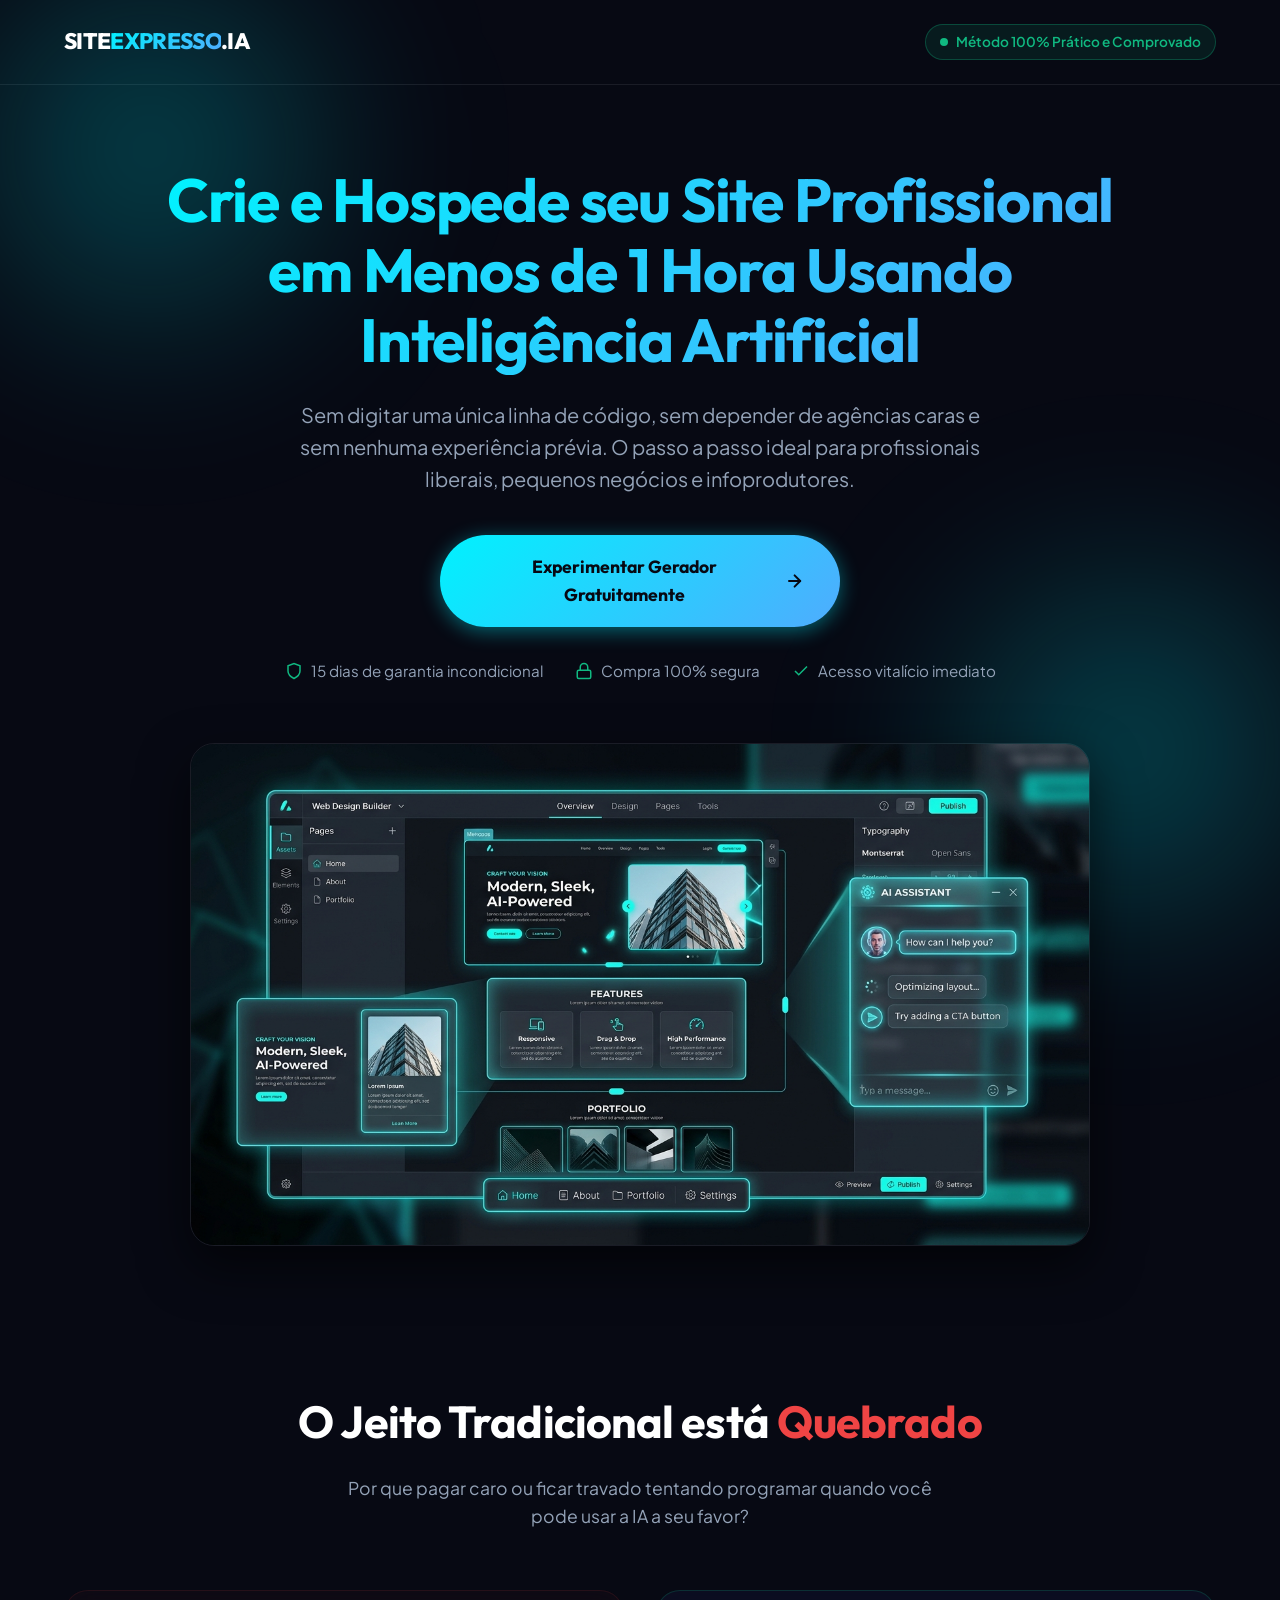
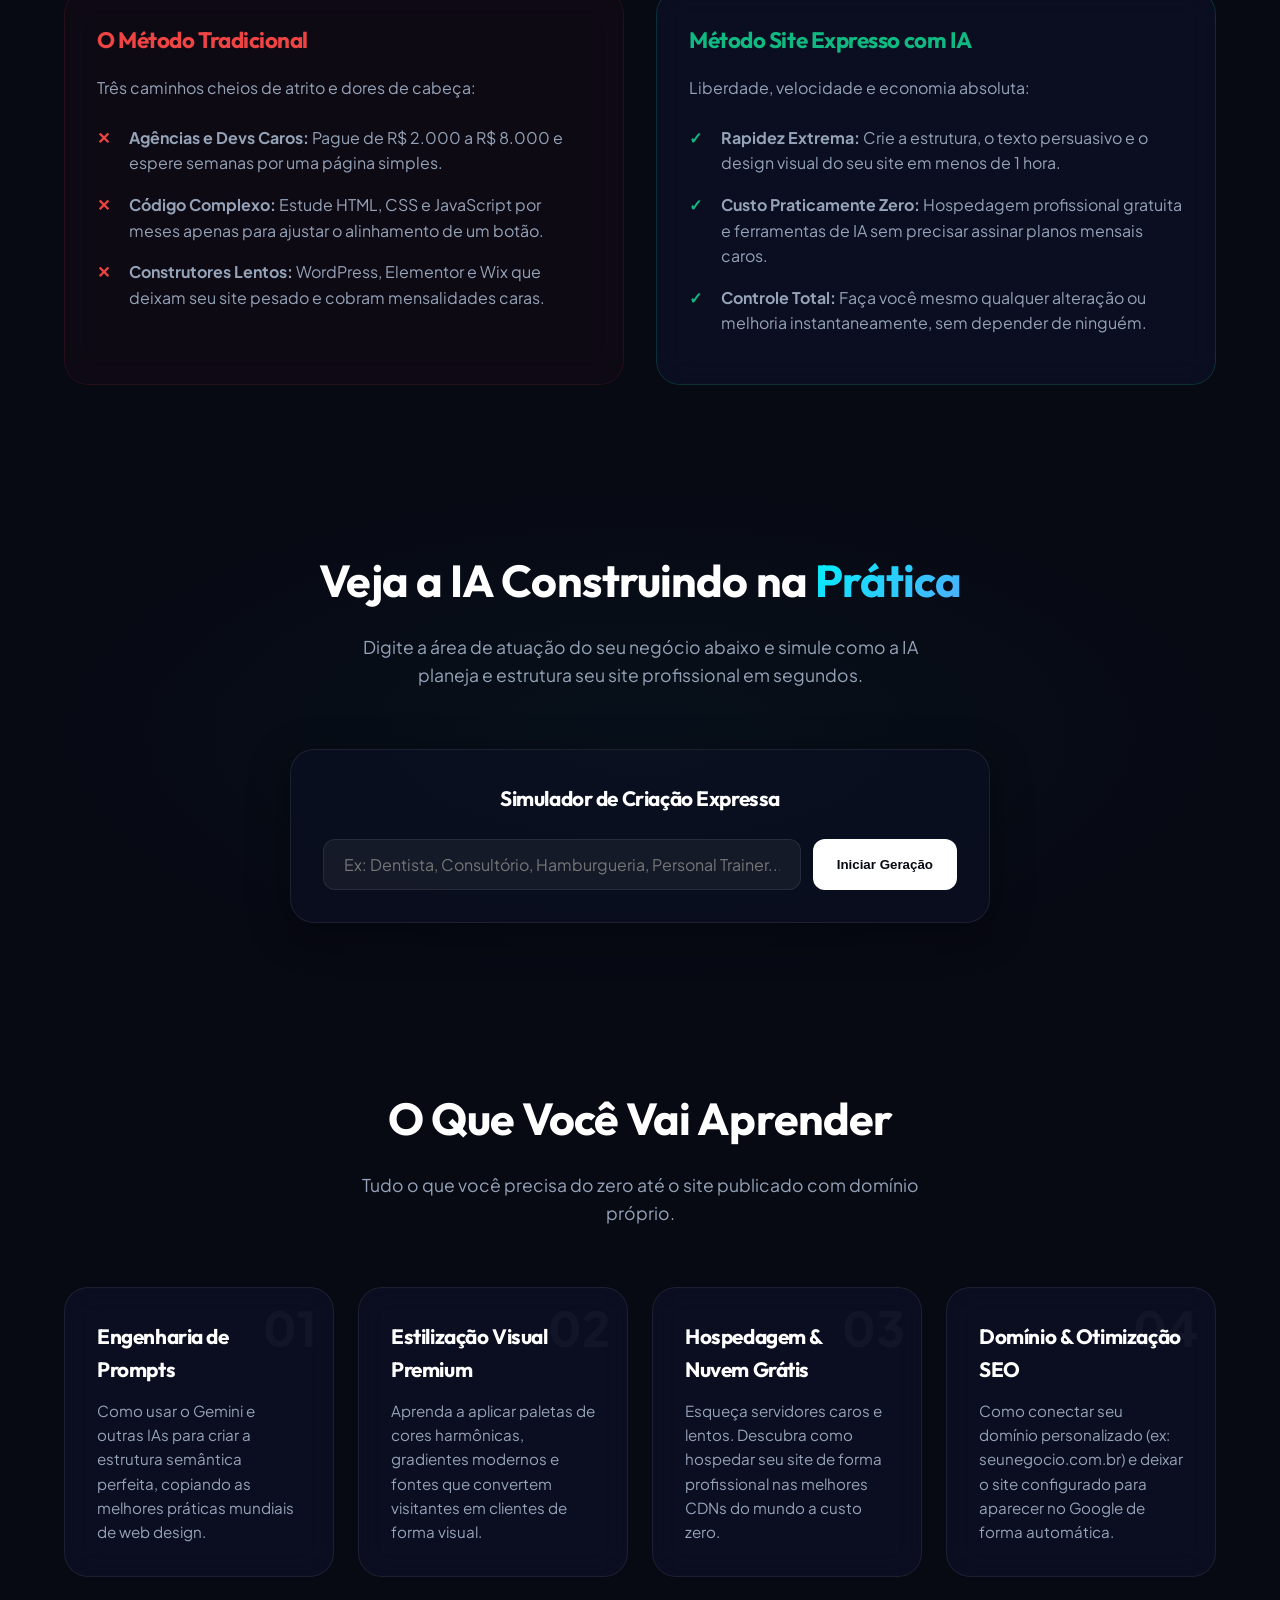
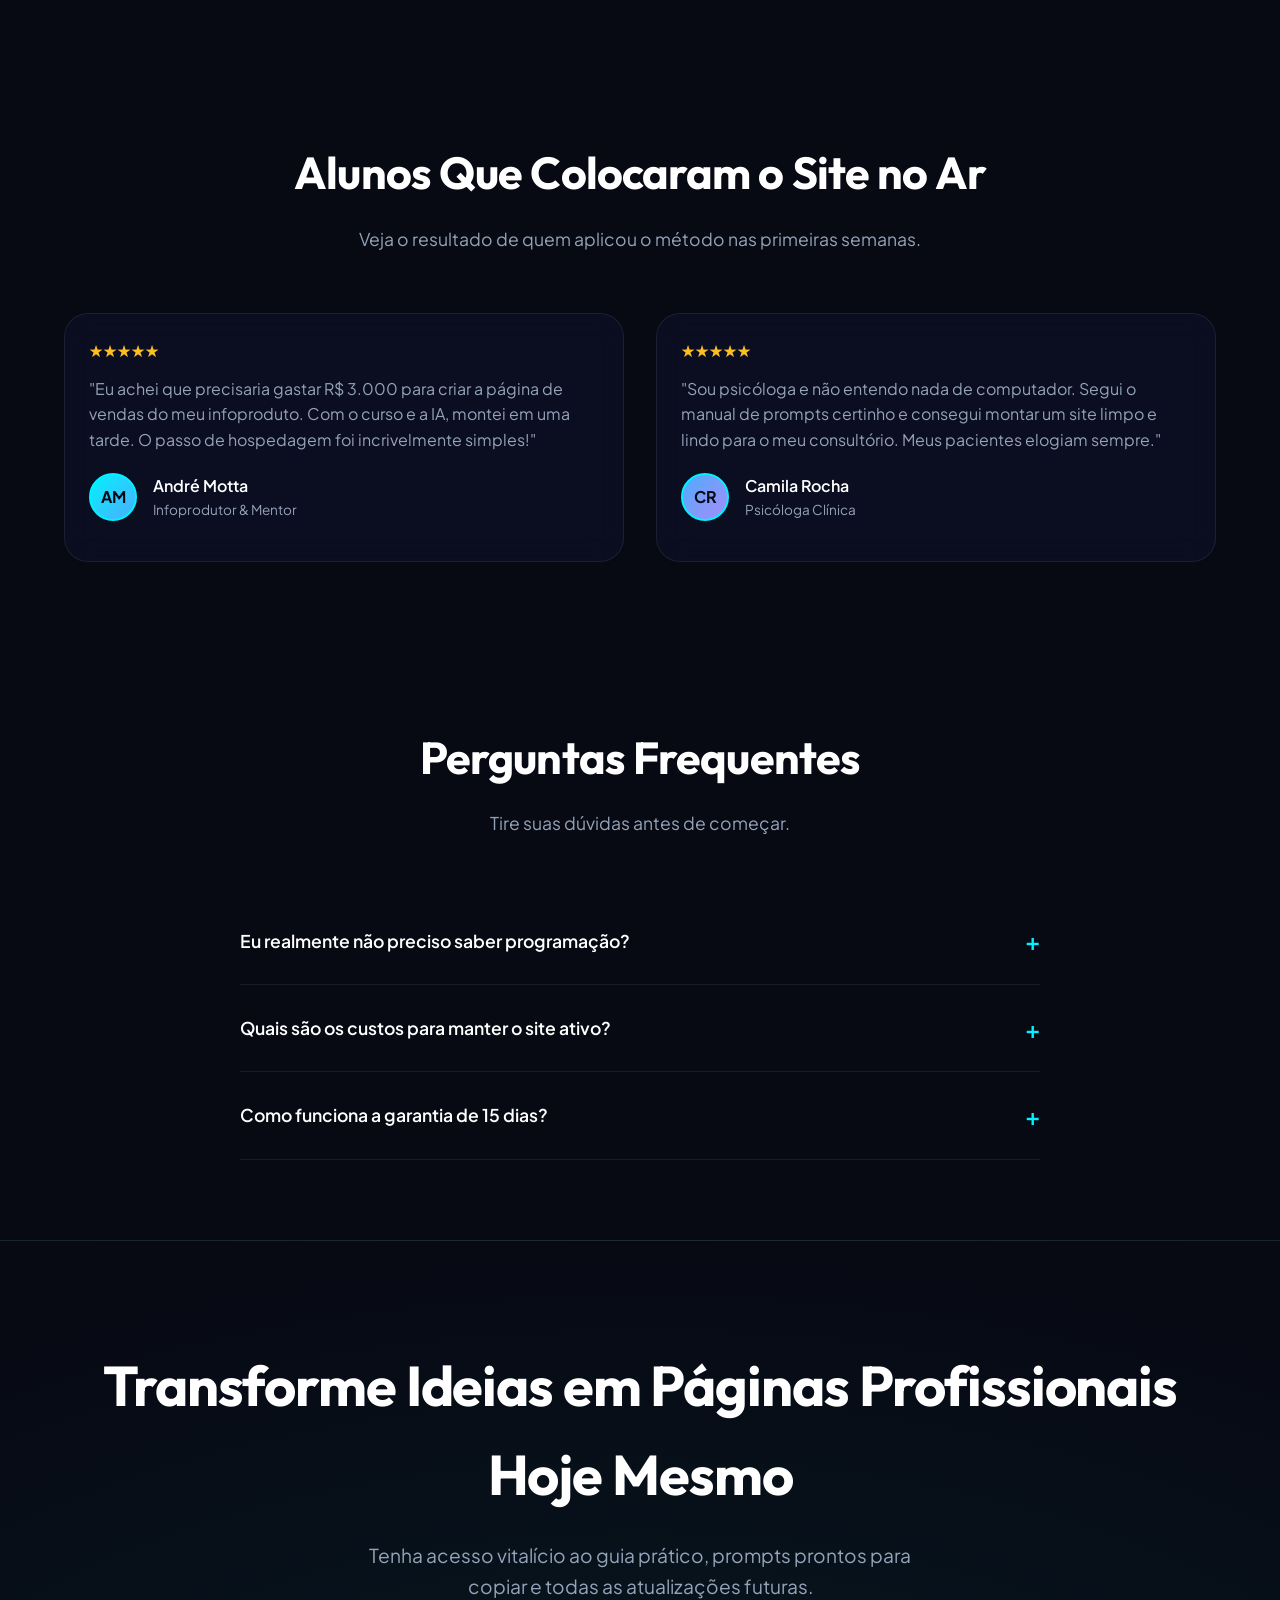
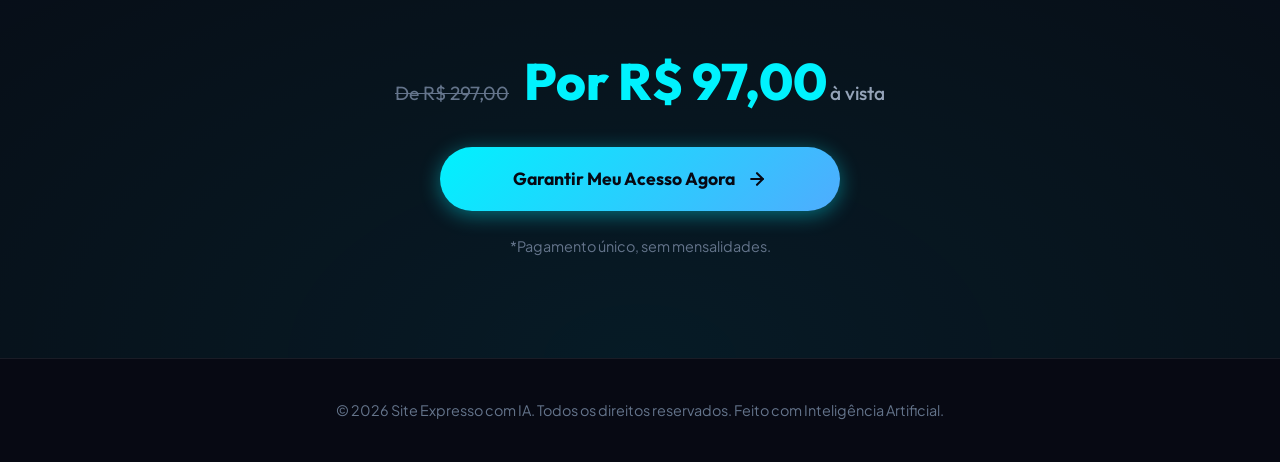
==== index.html @ e4934a54 "feat: implementa painel administrativo de analytics e telemetria com Firebase" ====
<!DOCTYPE html>
<html lang="pt-BR">
<head>
  <meta charset="UTF-8">
  <meta name="viewport" content="width=device-width, initial-scale=1.0">
  <title>Site Expresso com IA - Crie seu Site sem Programar</title>
  <meta name="description" content="Aprenda a criar e colocar no ar sites profissionais e de alta conversão do zero usando inteligência artificial. Sem digitar código e com hospedagem grátis.">
  <link rel="stylesheet" href="index.css">
  
  <!-- Meta Pixel Code -->
  <script>
  !function(f,b,e,v,n,t,s)
  {if(f.fbq)return;n=f.fbq=function(){n.callMethod?
  n.callMethod.apply(n,arguments):n.queue.push(arguments)};
  if(!f._fbq)f._fbq=n;n.push=n;n.loaded=!0;n.version='2.0';
  n.queue=[];t=b.createElement(e);t.async=!0;
  t.src=v;s=b.getElementsByTagName(e)[0];
  s.parentNode.insertBefore(t,s)}(window, document,'script',
  'https://connect.facebook.net/en_US/fbevents.js');
  fbq('init', '1133332111662246');
  fbq('track', 'PageView');
  </script>
  <noscript><img height="1" width="1" style="display:none"
  src="https://www.facebook.com/tr?id=1133332111662246&ev=PageView&noscript=1"
  /></noscript>
  <!-- End Meta Pixel Code -->
</head>
<body>
  <!-- Decorative Background Glows -->
  <div class="glow-bg glow-top-left"></div>
  <div class="glow-bg glow-bottom-right"></div>

  <!-- Header -->
  <header>
    <div class="container logo-container">
      <div style="display: flex; align-items: center; gap: 8px;">
        <span style="font-family: var(--font-heading); font-weight: 800; font-size: 1.4rem; letter-spacing: -0.03em;">
          SITE<span class="gradient-text">EXPRESSO</span>.IA
        </span>
      </div>
      <div class="badge-vtsd">
        <span class="dot"></span>
        Método 100% Prático e Comprovado
      </div>
    </div>
  </header>

  <!-- Hero Section -->
  <section class="hero">
    <div class="container">
      <h1 class="gradient-text">Crie e Hospede seu Site Profissional em Menos de 1 Hora Usando Inteligência Artificial</h1>
      <p class="sub">Sem digitar uma única linha de código, sem depender de agências caras e sem nenhuma experiência prévia. O passo a passo ideal para profissionais liberais, pequenos negócios e infoprodutores.</p>
      
      <a href="#simulator" class="btn-primary">
        <span>Experimentar Gerador Gratuitamente</span>
        <svg width="20" height="20" viewBox="0 0 24 24" fill="none" stroke="currentColor" stroke-width="2.5" stroke-linecap="round" stroke-linejoin="round"><line x1="5" y1="12" x2="19" y2="12"></line><polyline points="12 5 19 12 12 19"></polyline></svg>
      </a>

      <div class="trust-bar">
        <div class="trust-item">
          <svg width="18" height="18" viewBox="0 0 24 24" fill="none" stroke="var(--accent)" stroke-width="2"><path d="M12 22s8-4 8-10V5l-8-3-8 3v7c0 6 8 10 8 10z"></path></svg>
          <span>15 dias de garantia incondicional</span>
        </div>
        <div class="trust-item">
          <svg width="18" height="18" viewBox="0 0 24 24" fill="none" stroke="var(--accent)" stroke-width="2"><rect x="3" y="11" width="18" height="11" rx="2" ry="2"></rect><path d="M7 11V7a5 5 0 0 1 10 0v4"></path></svg>
          <span>Compra 100% segura</span>
        </div>
        <div class="trust-item">
          <svg width="18" height="18" viewBox="0 0 24 24" fill="none" stroke="var(--accent)" stroke-width="2"><polyline points="20 6 9 17 4 12"></polyline></svg>
          <span>Acesso vitalício imediato</span>
        </div>
      </div>

      <!-- Website Builder Mockup -->
      <div class="hero-mockup-wrapper">
        <img src="assets/website_ai_builder.jpg" alt="Interface de IA criando um site profissional">
      </div>
    </div>
  </section>

  <!-- Pain vs Solution -->
  <section class="comparison-section">
    <div class="container">
      <div class="section-header">
        <h2>O Jeito Tradicional está <span style="color: #EF4444;">Quebrado</span></h2>
        <p>Por que pagar caro ou ficar travado tentando programar quando você pode usar a IA a seu favor?</p>
      </div>

      <div class="comparison-grid">
        <!-- O Velho Jeito -->
        <div class="glass-card pain-card">
          <h3 style="color: #EF4444; margin-bottom: 16px; font-size: 1.4rem;">O Método Tradicional</h3>
          <p style="color: var(--text-secondary);">Três caminhos cheios de atrito e dores de cabeça:</p>
          <ul class="benefit-list">
            <li><strong>Agências e Devs Caros:</strong> Pague de R$ 2.000 a R$ 8.000 e espere semanas por uma página simples.</li>
            <li><strong>Código Complexo:</strong> Estude HTML, CSS e JavaScript por meses apenas para ajustar o alinhamento de um botão.</li>
            <li><strong>Construtores Lentos:</strong> WordPress, Elementor e Wix que deixam seu site pesado e cobram mensalidades caras.</li>
          </ul>
        </div>

        <!-- O Novo Jeito -->
        <div class="glass-card solution-card" style="border-color: rgba(16, 185, 129, 0.2);">
          <h3 style="color: var(--accent); margin-bottom: 16px; font-size: 1.4rem;">Método Site Expresso com IA</h3>
          <p style="color: var(--text-secondary);">Liberdade, velocidade e economia absoluta:</p>
          <ul class="benefit-list">
            <li><strong>Rapidez Extrema:</strong> Crie a estrutura, o texto persuasivo e o design visual do seu site em menos de 1 hora.</li>
            <li><strong>Custo Praticamente Zero:</strong> Hospedagem profissional gratuita e ferramentas de IA sem precisar assinar planos mensais caros.</li>
            <li><strong>Controle Total:</strong> Faça você mesmo qualquer alteração ou melhoria instantaneamente, sem depender de ninguém.</li>
          </ul>
        </div>
      </div>
    </div>
  </section>

  <!-- Interactive AI Simulator -->
  <section class="simulator-section" id="simulator">
    <div class="container">
      <div class="section-header">
        <h2>Veja a IA Construindo na <span class="gradient-text">Prática</span></h2>
        <p>Digite a área de atuação do seu negócio abaixo e simule como a IA planeja e estrutura seu site profissional em segundos.</p>
      </div>

      <div class="sim-container">
        <h3 style="text-align: center; font-size: 1.3rem;">Simulador de Criação Expressa</h3>
        <div class="sim-input-group">
          <input type="text" id="niche-input" class="sim-input" placeholder="Ex: Dentista, Consultório, Hamburgueria, Personal Trainer...">
          <button onclick="startSimulation()" class="sim-btn">Iniciar Geração</button>
        </div>

        <div id="sim-output" class="sim-output">
          <div class="sim-progress-bar">
            <div id="sim-progress" class="sim-progress-fill"></div>
          </div>
          <p id="sim-status" style="margin-bottom: 12px; font-size: 0.9rem; font-weight: 600; color: var(--primary);"></p>
          <div id="sim-console" class="sim-console"></div>
          
          <div id="sim-success-actions" style="margin-top: 24px; text-align: center; display: none;">
            <p style="color: var(--accent); font-weight: 700; margin-bottom: 16px;">✓ Estrutura gerada com sucesso para o seu negócio!</p>
            <a href="#offer" class="btn-primary" style="max-width: 320px; padding: 14px 28px; font-size: 1rem;">Quero o Método Completo</a>
          </div>
        </div>
      </div>
    </div>
  </section>

  <!-- Course Modules -->
  <section class="modules-section">
    <div class="container">
      <div class="section-header">
        <h2>O Que Você Vai Aprender</h2>
        <p>Tudo o que você precisa do zero até o site publicado com domínio próprio.</p>
      </div>

      <div class="modules-grid">
        <!-- Modulo 1 -->
        <div class="glass-card module-card">
          <div class="module-number">01</div>
          <h3>Engenharia de Prompts</h3>
          <p style="color: var(--text-secondary); font-size: 0.95rem;">Como usar o Gemini e outras IAs para criar a estrutura semântica perfeita, copiando as melhores práticas mundiais de web design.</p>
        </div>

        <!-- Modulo 2 -->
        <div class="glass-card module-card">
          <div class="module-number">02</div>
          <h3>Estilização Visual Premium</h3>
          <p style="color: var(--text-secondary); font-size: 0.95rem;">Aprenda a aplicar paletas de cores harmônicas, gradientes modernos e fontes que convertem visitantes em clientes de forma visual.</p>
        </div>

        <!-- Modulo 3 -->
        <div class="glass-card module-card">
          <div class="module-number">03</div>
          <h3>Hospedagem & Nuvem Grátis</h3>
          <p style="color: var(--text-secondary); font-size: 0.95rem;">Esqueça servidores caros e lentos. Descubra como hospedar seu site de forma profissional nas melhores CDNs do mundo a custo zero.</p>
        </div>

        <!-- Modulo 4 -->
        <div class="glass-card module-card">
          <div class="module-number">04</div>
          <h3>Domínio & Otimização SEO</h3>
          <p style="color: var(--text-secondary); font-size: 0.95rem;">Como conectar seu domínio personalizado (ex: seunegocio.com.br) e deixar o site configurado para aparecer no Google de forma automática.</p>
        </div>
      </div>
    </div>
  </section>

  <!-- Testimonials -->
  <section class="testimonials-section">
    <div class="container">
      <div class="section-header">
        <h2>Alunos Que Colocaram o Site no Ar</h2>
        <p>Veja o resultado de quem aplicou o método nas primeiras semanas.</p>
      </div>

      <div class="testimonials-grid">
        <!-- Testemunho 1 -->
        <div class="glass-card testimonial-card">
          <div class="testimonial-rating">★★★★★</div>
          <p style="margin-bottom: 20px; color: var(--text-secondary);">"Eu achei que precisaria gastar R$ 3.000 para criar a página de vendas do meu infoproduto. Com o curso e a IA, montei em uma tarde. O passo de hospedagem foi incrivelmente simples!"</p>
          <div class="testimonial-user">
            <div class="testimonial-avatar" style="background: linear-gradient(135deg, var(--primary), var(--secondary)); display: flex; align-items: center; justify-content: center; font-weight: 700; color: #070913;">AM</div>
            <div>
              <div class="testimonial-name">André Motta</div>
              <div class="testimonial-role">Infoprodutor & Mentor</div>
            </div>
          </div>
        </div>

        <!-- Testemunho 2 -->
        <div class="glass-card testimonial-card">
          <div class="testimonial-rating">★★★★★</div>
          <p style="margin-bottom: 20px; color: var(--text-secondary);">"Sou psicóloga e não entendo nada de computador. Segui o manual de prompts certinho e consegui montar um site limpo e lindo para o meu consultório. Meus pacientes elogiam sempre."</p>
          <div class="testimonial-user">
            <div class="testimonial-avatar" style="background: linear-gradient(135deg, var(--secondary), #A78BFA); display: flex; align-items: center; justify-content: center; font-weight: 700; color: #070913;">CR</div>
            <div>
              <div class="testimonial-name">Camila Rocha</div>
              <div class="testimonial-role">Psicóloga Clínica</div>
            </div>
          </div>
        </div>
      </div>
    </div>
  </section>

  <!-- FAQ Section -->
  <section class="faq-section">
    <div class="container">
      <div class="section-header">
        <h2>Perguntas Frequentes</h2>
        <p>Tire suas dúvidas antes de começar.</p>
      </div>

      <div class="faq-container">
        <!-- FAQ 1 -->
        <div class="faq-item">
          <div class="faq-question">Eu realmente não preciso saber programação?</div>
          <div class="faq-answer">
            <p>Absolutamente não. O método ensina como orientar a IA para criar os arquivos do site para você, de forma que você só precisa copiar, colar e editar os textos. Nós te pegamos pela mão em cada etapa.</p>
          </div>
        </div>

        <!-- FAQ 2 -->
        <div class="faq-item">
          <div class="faq-question">Quais são os custos para manter o site ativo?</div>
          <div class="faq-answer">
            <p>Seus custos adicionais podem ser zero, pois ensinamos a hospedar o site em plataformas profissionais gratuitas (como Netlify ou Vercel). O único custo opcional será o registro do seu próprio domínio (.com.br), que custa em média R$ 40 por ano.</p>
          </div>
        </div>

        <!-- FAQ 3 -->
        <div class="faq-item">
          <div class="faq-question">Como funciona a garantia de 15 dias?</div>
          <div class="faq-answer">
            <p>Se nas primeiras duas semanas você achar que o método não é para você ou não conseguir criar seu site, basta nos enviar um e-mail. Devolvemos 100% do seu dinheiro sem qualquer tipo de burocracia.</p>
          </div>
        </div>
      </div>
    </div>
  </section>

  <!-- Final CTA Footer -->
  <section class="cta-footer" id="offer">
    <div class="container">
      <h2>Transforme Ideias em Páginas Profissionais Hoje Mesmo</h2>
      <p>Tenha acesso vitalício ao guia prático, prompts prontos para copiar e todas as atualizações futuras.</p>
      
      <div style="margin-bottom: 24px; font-family: var(--font-heading);">
        <span style="font-size: 1.2rem; text-decoration: line-through; color: var(--text-muted); margin-right: 12px;">De R$ 297,00</span>
        <span style="font-size: 3.2rem; font-weight: 800; color: var(--primary);">Por R$ 97,00</span>
        <span style="font-size: 1.2rem; font-weight: 500; color: var(--text-secondary);"> à vista</span>
      </div>

      <!-- Link de Checkout Oficial da Kiwify -->
      <a href="https://pay.kiwify.com.br/ZSDq3ba" class="btn-primary">
        <span>Garantir Meu Acesso Agora</span>
        <svg width="20" height="20" viewBox="0 0 24 24" fill="none" stroke="currentColor" stroke-width="2.5" stroke-linecap="round" stroke-linejoin="round"><line x1="5" y1="12" x2="19" y2="12"></line><polyline points="12 5 19 12 12 19"></polyline></svg>
      </a>

      <div style="margin-top: 24px; color: var(--text-muted); font-size: 0.9rem;">
        *Pagamento único, sem mensalidades.
      </div>
    </div>
  </section>

  <footer>
    <div class="container">
      <p>&copy; 2026 Site Expresso com IA. Todos os direitos reservados. Feito com Inteligência Artificial.</p>
    </div>
  </footer>

  <!-- Scripts -->
  <script>
    // FAQ Accordion
    document.querySelectorAll('.faq-question').forEach(button => {
      button.addEventListener('click', () => {
        const faqItem = button.parentElement;
        const isActive = faqItem.classList.contains('active');
        
        // Close all active items
        document.querySelectorAll('.faq-item').forEach(item => {
          item.classList.remove('active');
        });

        // Toggle current item
        if (!isActive) {
          faqItem.classList.add('active');
        }
      });
    });

    // AI Site Builder Simulation Script
    function startSimulation() {
      const nicheInput = document.getElementById('niche-input');
      const niche = nicheInput.value.trim() || 'Nicho Selecionado';
      
      const simOutput = document.getElementById('sim-output');
      const progressBar = document.getElementById('sim-progress');
      const statusText = document.getElementById('sim-status');
      const consoleLog = document.getElementById('sim-console');
      const successActions = document.getElementById('sim-success-actions');

      // Reset
      simOutput.style.display = 'block';
      progressBar.style.width = '0%';
      consoleLog.innerHTML = '';
      successActions.style.display = 'none';
      statusText.innerText = 'Inicializando o agente de IA...';

      const steps = [
        { text: 'Conectando ao modelo de linguagem avançado...', time: 1000, progress: 15 },
        { text: `Analisando concorrência no nicho de [${niche}]...`, time: 2000, progress: 30 },
        { text: 'Estruturando HTML5 semântico com hierarquia SEO...', time: 3500, progress: 50 },
        { text: 'Injetando design system, paleta moderna e estilos CSS3...', time: 5000, progress: 75 },
        { text: 'Configurando painel interativo de leads e scripts JS...', time: 6500, progress: 90 },
        { text: 'Hospedando em CDN global ultra rápida gratuitamente...', time: 7500, progress: 98 },
        { text: 'Pronto! Site gerado e ativo em ambiente de simulação!', time: 8500, progress: 100 }
      ];

      steps.forEach((step, index) => {
        setTimeout(() => {
          progressBar.style.width = step.progress + '%';
          statusText.innerText = step.text;
          
          const codeSnippet = getRandomCodeSnippet(index, niche);
          consoleLog.innerHTML += `<div style="margin-bottom: 6px;">[IA log] ${step.text}</div>${codeSnippet}`;
          consoleLog.scrollTop = consoleLog.scrollHeight;

          if (index === steps.length - 1) {
            successActions.style.display = 'block';
          }
        }, step.time);
      });
    }

    function getRandomCodeSnippet(index, niche) {
      if (index === 2) {
        return `<pre style="color: #60A5FA; margin-left: 12px; font-size: 0.8rem;">&lt;header&gt;\n  &lt;h1&gt;${niche} Expresso&lt;/h1&gt;\n  &lt;nav&gt;...&lt;/nav&gt;\n&lt;/header&gt;</pre>`;
      }
      if (index === 3) {
        return `<pre style="color: #F472B6; margin-left: 12px; font-size: 0.8rem;">:root {\n  --primary-color: #00F2FE;\n  --font-family: 'Outfit';\n}</pre>`;
      }
      if (index === 5) {
        return `<pre style="color: #34D399; margin-left: 12px; font-size: 0.8rem;">CDN Status: DEPLOYED to cloudflare-edge\nURL: https://${niche.toLowerCase().replace(/\\s+/g, '')}-demo.netlify.app</pre>`;
      }
      return '';
    }

    // Telemetry Tracking Script
    (function() {
      let sessionId = sessionStorage.getItem('site_expresso_session_id');
      if (!sessionId) {
        sessionId = 'session_' + Math.random().toString(36).substring(2, 15) + '_' + Date.now();
        sessionStorage.setItem('site_expresso_session_id', sessionId);
      }

      const dbUrl = `https://iabuilder-8a7e7-default-rtdb.firebaseio.com/site-expresso-ia/sessions/${sessionId}.json`;
      let startTime = Date.now();
      let duration = 0;
      let selectedNiche = 'não informado';
      let clickedConversion = false;

      function sendTelemetry() {
        const payload = {
          startTime: startTime,
          lastActive: Date.now(),
          duration: duration,
          niche: selectedNiche,
          converted: clickedConversion
        };
        fetch(dbUrl, {
          method: 'PATCH',
          headers: { 'Content-Type': 'application/json' },
          body: JSON.stringify(payload)
        }).catch(err => console.warn('Telemetry error:', err));
      }

      sendTelemetry();

      setInterval(() => {
        if (document.visibilityState === 'visible') {
          duration += 10;
          sendTelemetry();
        }
      }, 10000);

      const originalStartSimulation = window.startSimulation;
      window.startSimulation = function() {
        const nicheInput = document.getElementById('niche-input');
        if (nicheInput) {
          selectedNiche = nicheInput.value.trim() || 'Nicho Selecionado';
          sendTelemetry();
        }
        if (originalStartSimulation) {
          originalStartSimulation();
        }
      };

      document.querySelectorAll('a[href*="kiwify.com.br"]').forEach(cta => {
        cta.addEventListener('click', () => {
          clickedConversion = true;
          sendTelemetry();
        });
      });
    })();
  </script>
</body>
</html>
---- index.css ----
/* index.css - Modern Premium Design System */
@import url('https://fonts.googleapis.com/css2?family=Outfit:wght@300;400;500;600;700;800&family=Plus+Jakarta+Sans:wght@300;400;500;600;700;800&display=swap');

:root {
  /* Colors */
  --bg-dark: #070913;
  --bg-card: rgba(13, 17, 39, 0.7);
  --bg-card-hover: rgba(18, 23, 53, 0.9);
  --primary: #00F2FE;
  --primary-glow: rgba(0, 242, 254, 0.3);
  --secondary: #4FACFE;
  --accent: #10B981; /* green success */
  --text-primary: #FFFFFF;
  --text-secondary: #94A3B8;
  --text-muted: #64748B;
  --border-color: rgba(255, 255, 255, 0.08);
  --border-hover: rgba(0, 242, 254, 0.4);

  /* Fonts */
  --font-heading: 'Outfit', sans-serif;
  --font-body: 'Plus Jakarta Sans', sans-serif;

  /* Transitions */
  --transition-smooth: all 0.3s cubic-bezier(0.4, 0, 0.2, 1);
  --transition-bounce: all 0.5s cubic-bezier(0.175, 0.885, 0.32, 1.275);
}

/* Base Styles */
* {
  margin: 0;
  padding: 0;
  box-sizing: border-box;
  scroll-behavior: smooth;
}

body {
  background-color: var(--bg-dark);
  color: var(--text-primary);
  font-family: var(--font-body);
  line-height: 1.6;
  overflow-x: hidden;
}

/* Background Gradients & Glows */
.glow-bg {
  position: absolute;
  width: 500px;
  height: 500px;
  border-radius: 50%;
  background: radial-gradient(circle, var(--primary-glow) 0%, rgba(7, 9, 19, 0) 70%);
  filter: blur(80px);
  pointer-events: none;
  z-index: 0;
}

.glow-top-left {
  top: -100px;
  left: -100px;
}

.glow-bottom-right {
  bottom: -100px;
  right: -100px;
}

.glow-mid {
  top: 50%;
  left: 50%;
  transform: translate(-50%, -50%);
}

/* Typography */
h1, h2, h3, h4 {
  font-family: var(--font-heading);
  font-weight: 700;
  letter-spacing: -0.02em;
}

.gradient-text {
  background: linear-gradient(135deg, var(--primary) 0%, var(--secondary) 100%);
  -webkit-background-clip: text;
  -webkit-text-fill-color: transparent;
}

/* Container */
.container {
  max-width: 1200px;
  margin: 0 auto;
  padding: 0 24px;
  position: relative;
  z-index: 1;
}

/* Buttons */
.btn-primary {
  display: inline-flex;
  align-items: center;
  justify-content: center;
  gap: 12px;
  background: linear-gradient(135deg, var(--primary) 0%, var(--secondary) 100%);
  color: #070913;
  font-family: var(--font-heading);
  font-weight: 700;
  font-size: 1.1rem;
  padding: 18px 36px;
  border: none;
  border-radius: 50px;
  cursor: pointer;
  transition: var(--transition-bounce);
  box-shadow: 0 4px 20px rgba(0, 242, 254, 0.4);
  text-decoration: none;
  width: 100%;
  max-width: 400px;
  text-align: center;
}

.btn-primary:hover {
  transform: translateY(-4px) scale(1.02);
  box-shadow: 0 12px 30px rgba(0, 242, 254, 0.6);
}

.btn-primary:active {
  transform: translateY(-1px);
}

.btn-secondary {
  display: inline-flex;
  align-items: center;
  justify-content: center;
  background: rgba(255, 255, 255, 0.05);
  color: var(--text-primary);
  font-family: var(--font-heading);
  font-weight: 600;
  padding: 14px 28px;
  border: 1px solid var(--border-color);
  border-radius: 50px;
  cursor: pointer;
  transition: var(--transition-smooth);
  text-decoration: none;
}

.btn-secondary:hover {
  background: rgba(255, 255, 255, 0.1);
  border-color: var(--primary);
}

/* Cards & Glassmorphism */
.glass-card {
  background: var(--bg-card);
  backdrop-filter: blur(16px);
  -webkit-backdrop-filter: blur(16px);
  border: 1px solid var(--border-color);
  border-radius: 24px;
  padding: 32px;
  transition: var(--transition-smooth);
}

.glass-card:hover {
  background: var(--bg-card-hover);
  border-color: var(--border-hover);
  box-shadow: 0 10px 30px rgba(0, 242, 254, 0.05);
  transform: translateY(-4px);
}

/* Sections Styling */
header {
  padding: 24px 0;
  border-bottom: 1px solid var(--border-color);
}

header .logo-container {
  display: flex;
  justify-content: space-between;
  align-items: center;
}

.badge-vtsd {
  background: rgba(16, 185, 129, 0.1);
  color: var(--accent);
  border: 1px solid rgba(16, 185, 129, 0.3);
  padding: 6px 14px;
  border-radius: 20px;
  font-size: 0.85rem;
  font-weight: 600;
  display: inline-flex;
  align-items: center;
  gap: 8px;
}

.badge-vtsd .dot {
  width: 8px;
  height: 8px;
  background-color: var(--accent);
  border-radius: 50%;
  display: inline-block;
  animation: pulse-dot 1.5s infinite;
}

@keyframes pulse-dot {
  0% { transform: scale(0.9); opacity: 0.6; }
  50% { transform: scale(1.2); opacity: 1; }
  100% { transform: scale(0.9); opacity: 0.6; }
}

/* Hero Section */
.hero {
  padding: 80px 0 60px 0;
  text-align: center;
  position: relative;
}

.hero h1 {
  font-size: clamp(2.2rem, 5vw, 3.8rem);
  line-height: 1.15;
  margin-bottom: 24px;
  max-width: 950px;
  margin-left: auto;
  margin-right: auto;
}

.hero p.sub {
  font-size: clamp(1rem, 2vw, 1.25rem);
  color: var(--text-secondary);
  max-width: 700px;
  margin: 0 auto 40px auto;
}

.hero-mockup-wrapper {
  margin-top: 60px;
  position: relative;
  border-radius: 24px;
  overflow: hidden;
  border: 1px solid var(--border-color);
  box-shadow: 0 20px 50px rgba(0, 0, 0, 0.6);
  max-width: 900px;
  margin-left: auto;
  margin-right: auto;
}

.hero-mockup-wrapper img {
  width: 100%;
  display: block;
}

/* Stats/Trust */
.trust-bar {
  display: flex;
  justify-content: center;
  gap: 32px;
  margin-top: 32px;
  flex-wrap: wrap;
}

.trust-item {
  display: flex;
  align-items: center;
  gap: 8px;
  color: var(--text-secondary);
  font-size: 0.95rem;
}

/* Pain & Solution Section */
.comparison-section {
  padding: 80px 0;
}

.section-header {
  text-align: center;
  margin-bottom: 60px;
}

.section-header h2 {
  font-size: clamp(1.8rem, 4vw, 2.8rem);
  margin-bottom: 16px;
}

.section-header p {
  color: var(--text-secondary);
  font-size: 1.1rem;
  max-width: 600px;
  margin: 0 auto;
}

.comparison-grid {
  display: grid;
  grid-template-columns: repeat(auto-fit, minmax(300px, 1fr));
  gap: 32px;
}

.pain-card {
  background: rgba(239, 68, 68, 0.03);
  border: 1px solid rgba(239, 68, 68, 0.1);
}

.pain-card:hover {
  background: rgba(239, 68, 68, 0.05);
  border-color: rgba(239, 68, 68, 0.3);
}

.benefit-list {
  list-style: none;
  margin-top: 24px;
}

.benefit-list li {
  position: relative;
  padding-left: 32px;
  margin-bottom: 16px;
  color: var(--text-secondary);
}

.benefit-list li::before {
  content: "✕";
  color: #EF4444;
  position: absolute;
  left: 0;
  font-weight: bold;
}

.solution-card .benefit-list li::before {
  content: "✓";
  color: var(--accent);
}

/* Interactive Simulator */
.simulator-section {
  padding: 80px 0;
  background: radial-gradient(50% 50% at 50% 50%, rgba(0, 242, 254, 0.03) 0%, rgba(7, 9, 19, 0) 100%);
}

.sim-container {
  max-width: 700px;
  margin: 0 auto;
  border: 1px solid var(--border-color);
  background: rgba(13, 17, 39, 0.5);
  border-radius: 24px;
  padding: 32px;
  box-shadow: 0 10px 40px rgba(0,0,0,0.4);
}

.sim-input-group {
  display: flex;
  gap: 12px;
  margin-top: 24px;
}

.sim-input {
  flex: 1;
  background: rgba(255,255,255,0.05);
  border: 1px solid var(--border-color);
  padding: 14px 20px;
  border-radius: 12px;
  color: var(--text-primary);
  font-family: inherit;
  font-size: 1rem;
}

.sim-input:focus {
  outline: none;
  border-color: var(--primary);
  box-shadow: 0 0 10px rgba(0, 242, 254, 0.2);
}

.sim-btn {
  background: var(--text-primary);
  color: var(--bg-dark);
  border: none;
  padding: 14px 24px;
  font-weight: 700;
  border-radius: 12px;
  cursor: pointer;
  transition: var(--transition-smooth);
}

.sim-btn:hover {
  background: var(--primary);
  transform: translateY(-2px);
}

.sim-output {
  margin-top: 24px;
  border-top: 1px solid var(--border-color);
  padding-top: 24px;
  display: none;
}

.sim-progress-bar {
  width: 100%;
  height: 6px;
  background: rgba(255,255,255,0.1);
  border-radius: 3px;
  overflow: hidden;
  margin-bottom: 16px;
}

.sim-progress-fill {
  width: 0%;
  height: 100%;
  background: linear-gradient(90deg, var(--primary), var(--secondary));
  transition: width 0.1s linear;
}

.sim-console {
  background: #02040A;
  font-family: monospace;
  padding: 16px;
  border-radius: 8px;
  color: #10B981;
  font-size: 0.9rem;
  max-height: 150px;
  overflow-y: auto;
}

/* Modules Section */
.modules-section {
  padding: 80px 0;
}

.modules-grid {
  display: grid;
  grid-template-columns: repeat(auto-fit, minmax(260px, 1fr));
  gap: 24px;
  margin-top: 40px;
}

.module-card {
  position: relative;
  overflow: hidden;
}

.module-number {
  position: absolute;
  top: 16px;
  right: 16px;
  font-size: 3rem;
  font-weight: 800;
  color: rgba(255,255,255,0.03);
  line-height: 1;
}

.module-card h3 {
  margin-bottom: 12px;
  font-size: 1.3rem;
}

/* Testimonials */
.testimonials-section {
  padding: 80px 0;
}

.testimonials-grid {
  display: grid;
  grid-template-columns: repeat(auto-fit, minmax(320px, 1fr));
  gap: 32px;
}

.testimonial-card {
  padding: 24px;
}

.testimonial-user {
  display: flex;
  align-items: center;
  gap: 16px;
  margin-bottom: 16px;
}

.testimonial-avatar {
  width: 48px;
  height: 48px;
  border-radius: 50%;
  object-fit: cover;
  border: 2px solid var(--primary);
}

.testimonial-name {
  font-weight: 600;
  font-size: 1rem;
}

.testimonial-role {
  font-size: 0.85rem;
  color: var(--text-secondary);
}

.testimonial-rating {
  color: #FBBF24;
  margin-bottom: 12px;
}

/* FAQ */
.faq-section {
  padding: 80px 0;
}

.faq-container {
  max-width: 800px;
  margin: 0 auto;
}

.faq-item {
  border-bottom: 1px solid var(--border-color);
  padding: 24px 0;
}

.faq-question {
  display: flex;
  justify-content: space-between;
  align-items: center;
  cursor: pointer;
  font-weight: 600;
  font-size: 1.1rem;
}

.faq-question::after {
  content: "+";
  font-size: 1.5rem;
  color: var(--primary);
  transition: var(--transition-smooth);
}

.faq-item.active .faq-question::after {
  transform: rotate(45deg);
}

.faq-answer {
  max-height: 0;
  overflow: hidden;
  transition: max-height 0.3s ease-out;
  color: var(--text-secondary);
  margin-top: 0;
}

.faq-item.active .faq-answer {
  max-height: 200px;
  margin-top: 12px;
}

/* Call to Action Footer */
.cta-footer {
  padding: 100px 0;
  text-align: center;
  background: radial-gradient(100% 100% at 50% 100%, rgba(0, 242, 254, 0.08) 0%, rgba(7, 9, 19, 0) 100%);
  border-top: 1px solid var(--border-color);
}

.cta-footer h2 {
  font-size: clamp(2rem, 5vw, 3.5rem);
  margin-bottom: 20px;
}

.cta-footer p {
  color: var(--text-secondary);
  font-size: 1.2rem;
  max-width: 600px;
  margin: 0 auto 40px auto;
}

footer {
  text-align: center;
  padding: 40px 0;
  color: var(--text-muted);
  font-size: 0.9rem;
  border-top: 1px solid var(--border-color);
}

/* Responsive adjustments */
@media (max-width: 768px) {
  .hero {
    padding: 60px 0 40px 0;
  }
  .sim-input-group {
    flex-direction: column;
  }
}
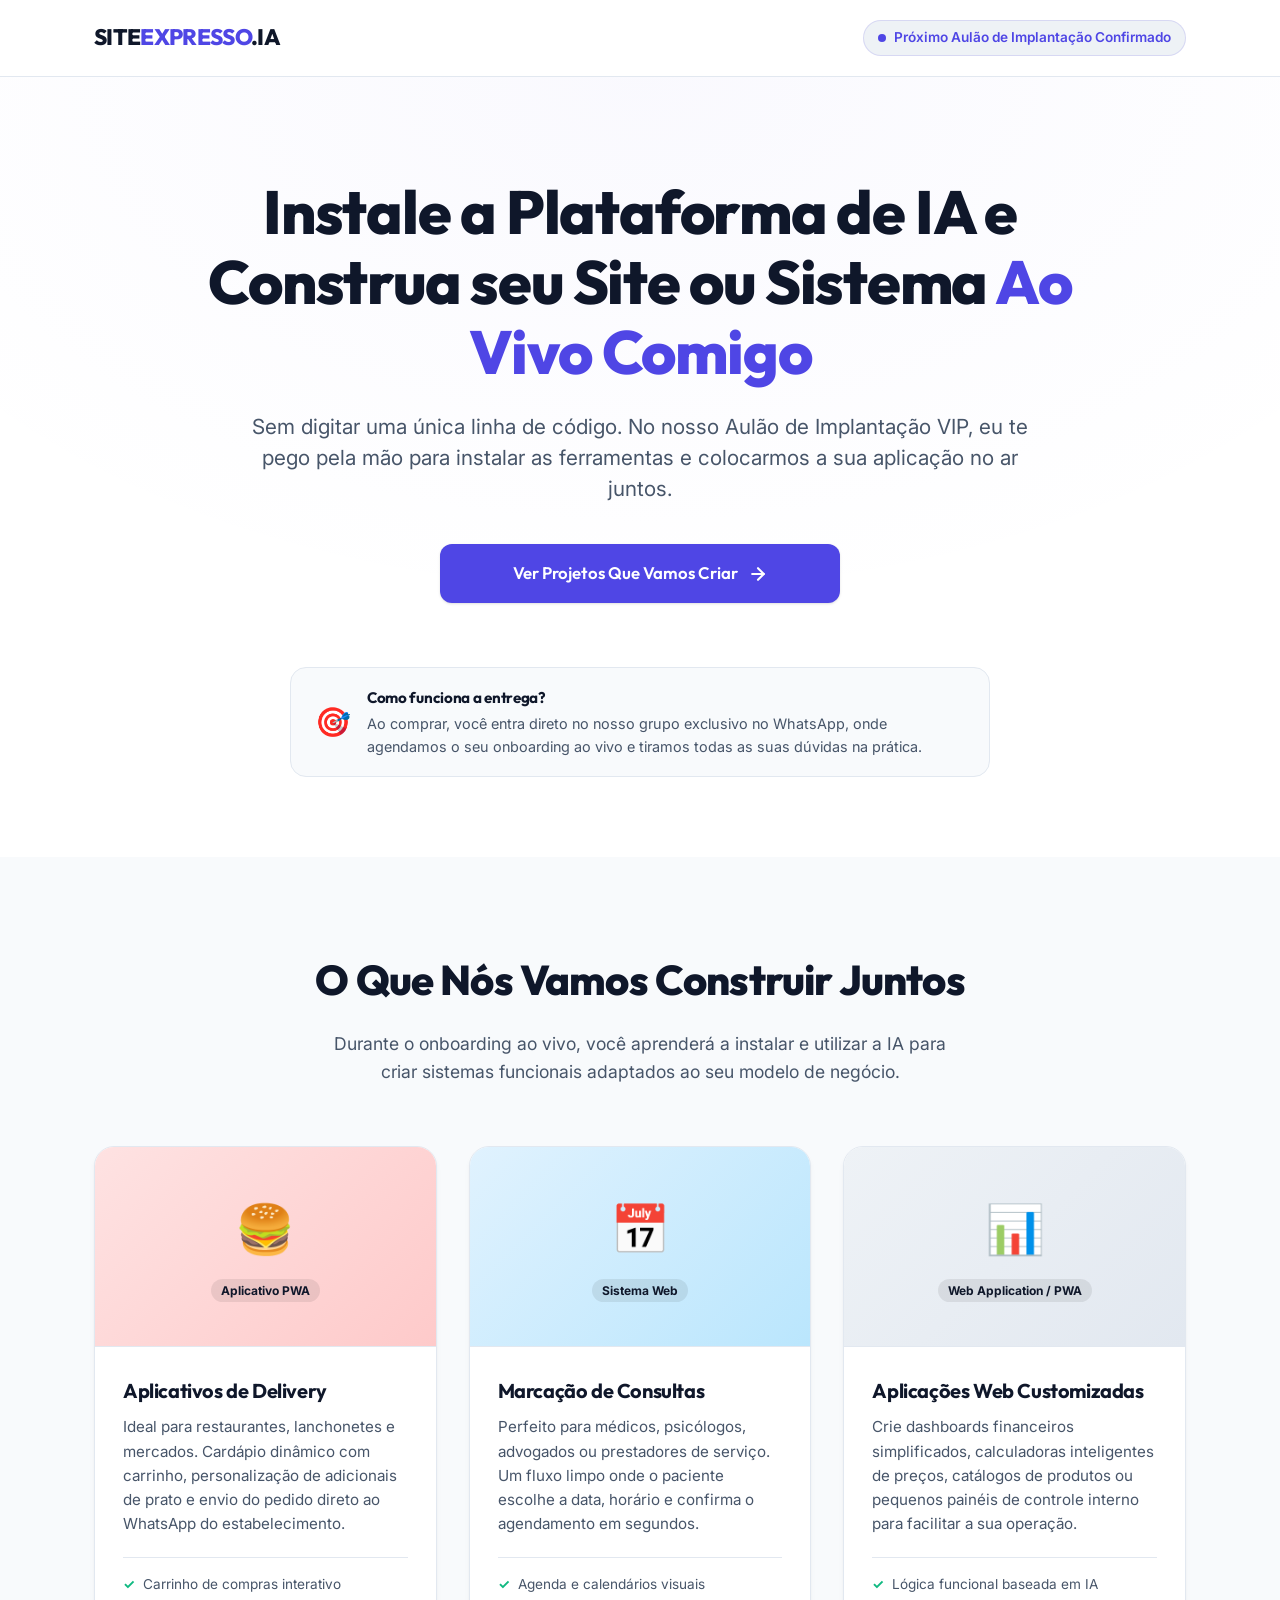
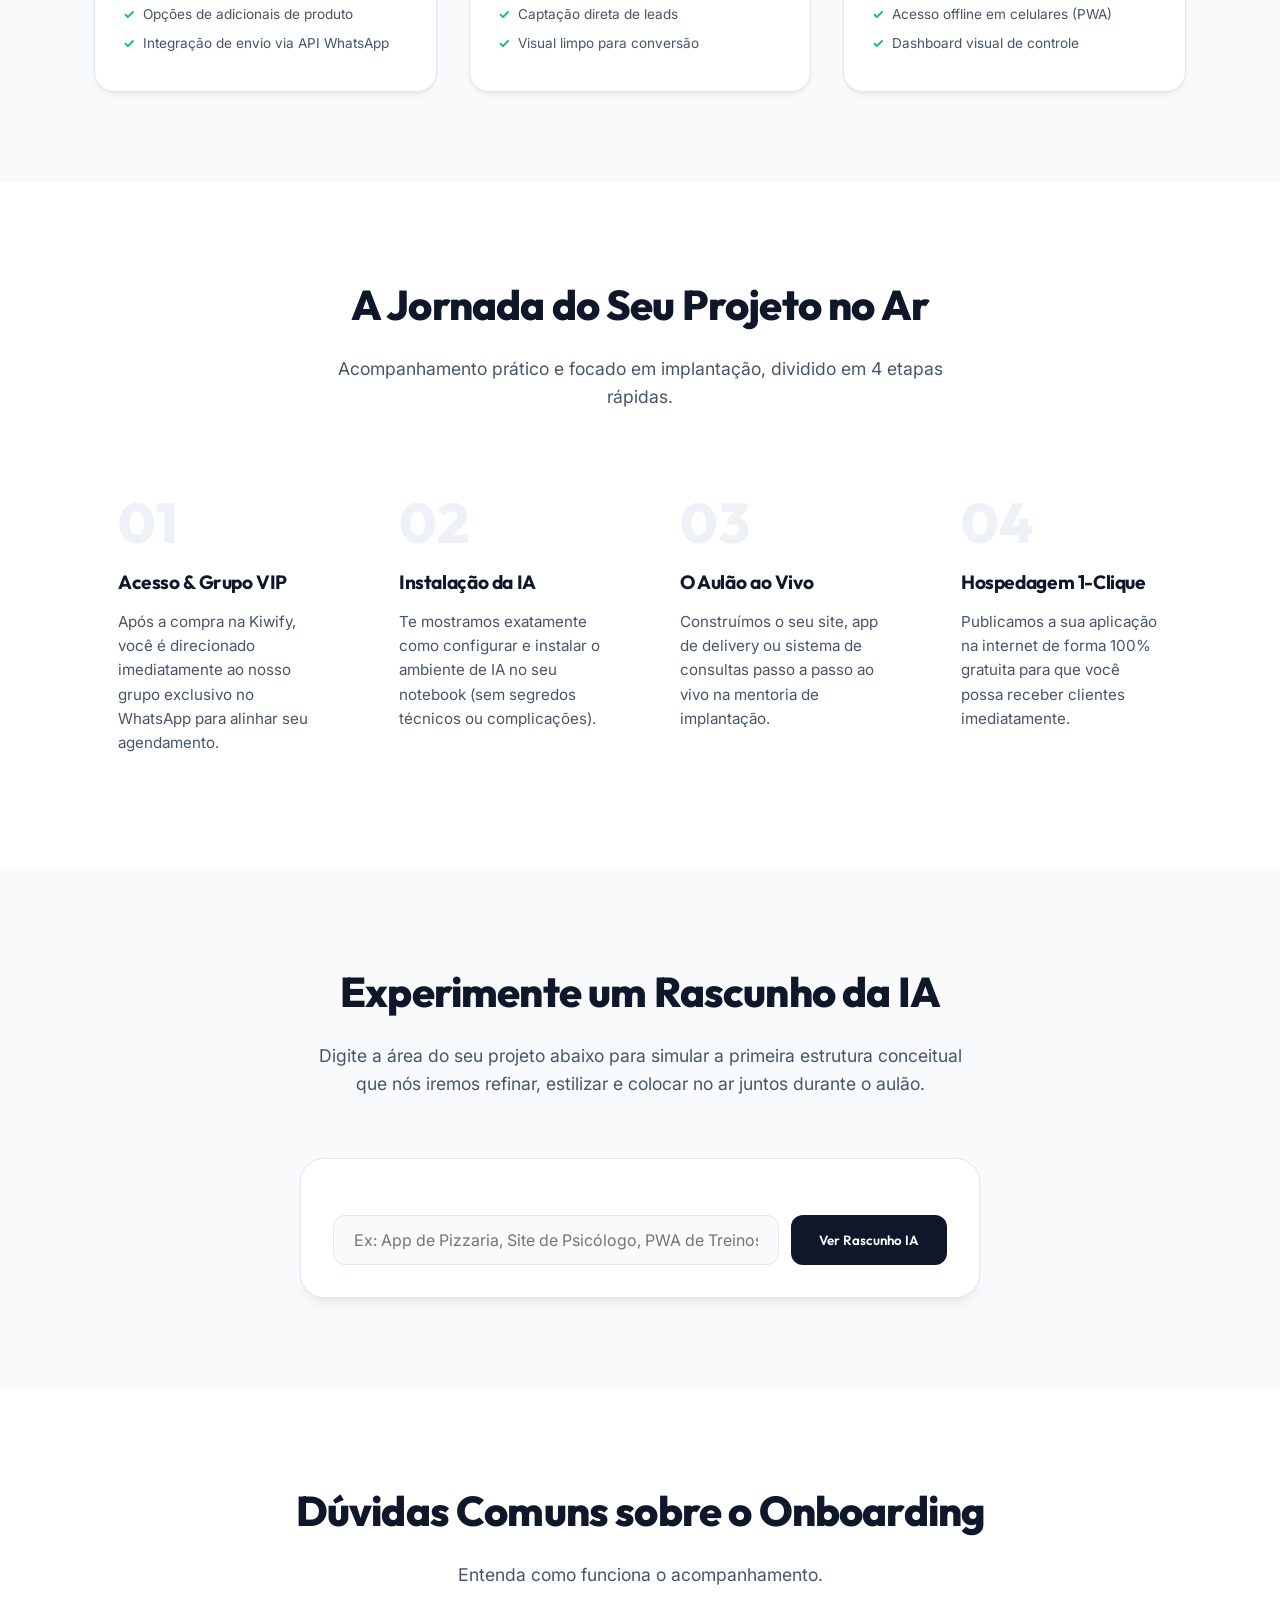
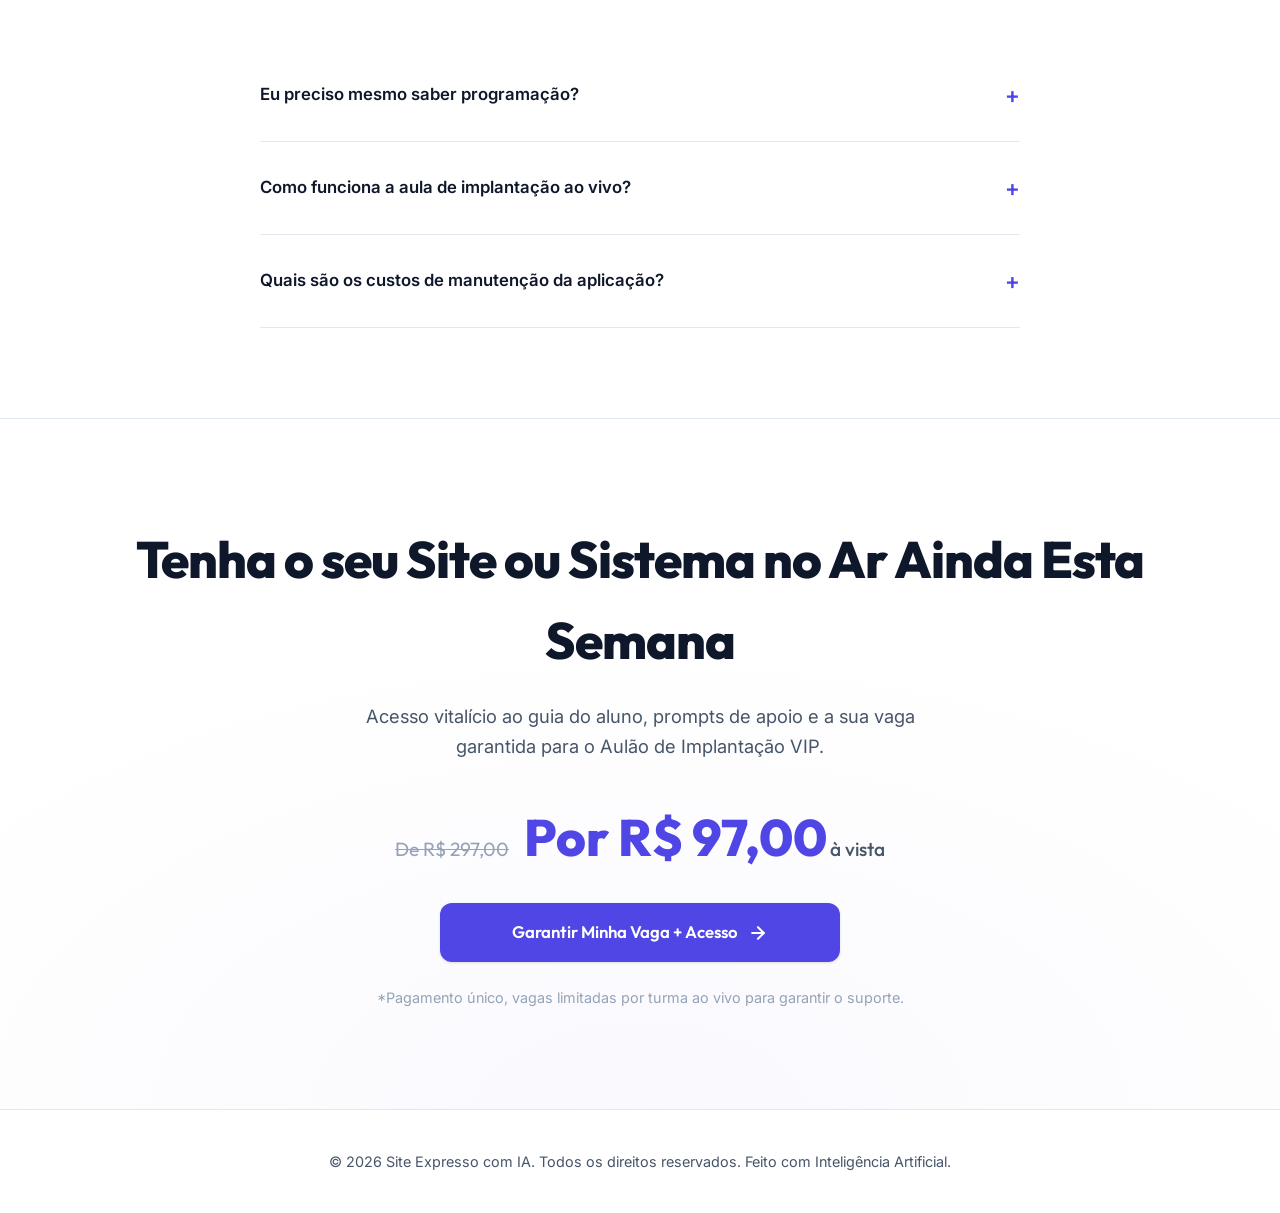
==== commit b45aa863: "feat: refatora layout e copy para Clean SaaS com mentoria ao vivo e galeria de aplicações" ====
--- a/index.html
+++ b/index.html
@@ -3,8 +3,8 @@
 <head>
   <meta charset="UTF-8">
   <meta name="viewport" content="width=device-width, initial-scale=1.0">
-  <title>Site Expresso com IA - Crie seu Site sem Programar</title>
-  <meta name="description" content="Aprenda a criar e colocar no ar sites profissionais e de alta conversão do zero usando inteligência artificial. Sem digitar código e com hospedagem grátis.">
+  <title>Site Expresso com IA - Mentoria & Implantação Guiada</title>
+  <meta name="description" content="Aprenda a instalar a plataforma de Inteligência Artificial e crie seu aplicativo de delivery, agendamento ou sistema web ao vivo comigo. Sem programar.">
   <link rel="stylesheet" href="index.css">
   
   <!-- Meta Pixel Code -->
@@ -26,21 +26,18 @@
   <!-- End Meta Pixel Code -->
 </head>
 <body>
-  <!-- Decorative Background Glows -->
-  <div class="glow-bg glow-top-left"></div>
-  <div class="glow-bg glow-bottom-right"></div>
 
   <!-- Header -->
   <header>
     <div class="container logo-container">
       <div style="display: flex; align-items: center; gap: 8px;">
-        <span style="font-family: var(--font-heading); font-weight: 800; font-size: 1.4rem; letter-spacing: -0.03em;">
-          SITE<span class="gradient-text">EXPRESSO</span>.IA
+        <span style="font-family: var(--font-heading); font-weight: 800; font-size: 1.4rem; color: var(--text-primary); letter-spacing: -0.03em;">
+          SITE<span style="color: var(--primary);">EXPRESSO</span>.IA
         </span>
       </div>
-      <div class="badge-vtsd">
+      <div class="badge-status">
         <span class="dot"></span>
-        Método 100% Prático e Comprovado
+        Próximo Aulão de Implantação Confirmado
       </div>
     </div>
   </header>
@@ -48,65 +45,135 @@
   <!-- Hero Section -->
   <section class="hero">
     <div class="container">
-      <h1 class="gradient-text">Crie e Hospede seu Site Profissional em Menos de 1 Hora Usando Inteligência Artificial</h1>
-      <p class="sub">Sem digitar uma única linha de código, sem depender de agências caras e sem nenhuma experiência prévia. O passo a passo ideal para profissionais liberais, pequenos negócios e infoprodutores.</p>
+      <h1>Instale a Plataforma de IA e Construa seu Site ou Sistema <span>Ao Vivo Comigo</span></h1>
+      <p class="sub">Sem digitar uma única linha de código. No nosso Aulão de Implantação VIP, eu te pego pela mão para instalar as ferramentas e colocarmos a sua aplicação no ar juntos.</p>
       
-      <a href="#simulator" class="btn-primary">
-        <span>Experimentar Gerador Gratuitamente</span>
+      <a href="#gallery" class="btn-primary" style="margin-bottom: 24px;">
+        <span>Ver Projetos Que Vamos Criar</span>
         <svg width="20" height="20" viewBox="0 0 24 24" fill="none" stroke="currentColor" stroke-width="2.5" stroke-linecap="round" stroke-linejoin="round"><line x1="5" y1="12" x2="19" y2="12"></line><polyline points="12 5 19 12 12 19"></polyline></svg>
       </a>
 
-      <div class="trust-bar">
-        <div class="trust-item">
-          <svg width="18" height="18" viewBox="0 0 24 24" fill="none" stroke="var(--accent)" stroke-width="2"><path d="M12 22s8-4 8-10V5l-8-3-8 3v7c0 6 8 10 8 10z"></path></svg>
-          <span>15 dias de garantia incondicional</span>
-        </div>
-        <div class="trust-item">
-          <svg width="18" height="18" viewBox="0 0 24 24" fill="none" stroke="var(--accent)" stroke-width="2"><rect x="3" y="11" width="18" height="11" rx="2" ry="2"></rect><path d="M7 11V7a5 5 0 0 1 10 0v4"></path></svg>
-          <span>Compra 100% segura</span>
-        </div>
-        <div class="trust-item">
-          <svg width="18" height="18" viewBox="0 0 24 24" fill="none" stroke="var(--accent)" stroke-width="2"><polyline points="20 6 9 17 4 12"></polyline></svg>
-          <span>Acesso vitalício imediato</span>
-        </div>
-      </div>
-
-      <!-- Website Builder Mockup -->
-      <div class="hero-mockup-wrapper">
-        <img src="assets/website_ai_builder.jpg" alt="Interface de IA criando um site profissional">
-      </div>
-    </div>
-  </section>
-
-  <!-- Pain vs Solution -->
-  <section class="comparison-section">
+      <!-- Banner Informativo do Onboarding -->
+      <div class="onboarding-banner">
+        <span class="onboarding-banner-icon">🎯</span>
+        <div class="onboarding-banner-text">
+          <h4>Como funciona a entrega?</h4>
+          <p>Ao comprar, você entra direto no nosso grupo exclusivo no WhatsApp, onde agendamos o seu onboarding ao vivo e tiramos todas as suas dúvidas na prática.</p>
+        </div>
+      </div>
+    </div>
+  </section>
+
+  <!-- Gallery / Real Applications Section -->
+  <section class="gallery-section" id="gallery">
     <div class="container">
       <div class="section-header">
-        <h2>O Jeito Tradicional está <span style="color: #EF4444;">Quebrado</span></h2>
-        <p>Por que pagar caro ou ficar travado tentando programar quando você pode usar a IA a seu favor?</p>
-      </div>
-
-      <div class="comparison-grid">
-        <!-- O Velho Jeito -->
-        <div class="glass-card pain-card">
-          <h3 style="color: #EF4444; margin-bottom: 16px; font-size: 1.4rem;">O Método Tradicional</h3>
-          <p style="color: var(--text-secondary);">Três caminhos cheios de atrito e dores de cabeça:</p>
-          <ul class="benefit-list">
-            <li><strong>Agências e Devs Caros:</strong> Pague de R$ 2.000 a R$ 8.000 e espere semanas por uma página simples.</li>
-            <li><strong>Código Complexo:</strong> Estude HTML, CSS e JavaScript por meses apenas para ajustar o alinhamento de um botão.</li>
-            <li><strong>Construtores Lentos:</strong> WordPress, Elementor e Wix que deixam seu site pesado e cobram mensalidades caras.</li>
-          </ul>
-        </div>
-
-        <!-- O Novo Jeito -->
-        <div class="glass-card solution-card" style="border-color: rgba(16, 185, 129, 0.2);">
-          <h3 style="color: var(--accent); margin-bottom: 16px; font-size: 1.4rem;">Método Site Expresso com IA</h3>
-          <p style="color: var(--text-secondary);">Liberdade, velocidade e economia absoluta:</p>
-          <ul class="benefit-list">
-            <li><strong>Rapidez Extrema:</strong> Crie a estrutura, o texto persuasivo e o design visual do seu site em menos de 1 hora.</li>
-            <li><strong>Custo Praticamente Zero:</strong> Hospedagem profissional gratuita e ferramentas de IA sem precisar assinar planos mensais caros.</li>
-            <li><strong>Controle Total:</strong> Faça você mesmo qualquer alteração ou melhoria instantaneamente, sem depender de ninguém.</li>
-          </ul>
+        <h2>O Que Nós Vamos Construir Juntos</h2>
+        <p>Durante o onboarding ao vivo, você aprenderá a instalar e utilizar a IA para criar sistemas funcionais adaptados ao seu modelo de negócio.</p>
+      </div>
+
+      <div class="gallery-grid">
+        <!-- Delivery Web App -->
+        <div class="gallery-card">
+          <div class="gallery-visual gallery-visual-delivery">
+            <div class="gallery-visual-content">
+              <span class="icon">🍔</span>
+              <span class="mock-tag">Aplicativo PWA</span>
+            </div>
+          </div>
+          <div class="gallery-info">
+            <div>
+              <h3>Aplicativos de Delivery</h3>
+              <p>Ideal para restaurantes, lanchonetes e mercados. Cardápio dinâmico com carrinho, personalização de adicionais de prato e envio do pedido direto ao WhatsApp do estabelecimento.</p>
+            </div>
+            <ul class="gallery-features">
+              <li>Carrinho de compras interativo</li>
+              <li>Opções de adicionais de produto</li>
+              <li>Integração de envio via API WhatsApp</li>
+            </ul>
+          </div>
+        </div>
+
+        <!-- Consultation Booking App -->
+        <div class="gallery-card">
+          <div class="gallery-visual gallery-visual-booking">
+            <div class="gallery-visual-content">
+              <span class="icon">📅</span>
+              <span class="mock-tag">Sistema Web</span>
+            </div>
+          </div>
+          <div class="gallery-info">
+            <div>
+              <h3>Marcação de Consultas</h3>
+              <p>Perfeito para médicos, psicólogos, advogados ou prestadores de serviço. Um fluxo limpo onde o paciente escolhe a data, horário e confirma o agendamento em segundos.</p>
+            </div>
+            <ul class="gallery-features">
+              <li>Agenda e calendários visuais</li>
+              <li>Captação direta de leads</li>
+              <li>Visual limpo para conversão</li>
+            </ul>
+          </div>
+        </div>
+
+        <!-- PWAs and Custom Web Apps -->
+        <div class="gallery-card">
+          <div class="gallery-visual gallery-visual-pwa">
+            <div class="gallery-visual-content">
+              <span class="icon">📊</span>
+              <span class="mock-tag">Web Application / PWA</span>
+            </div>
+          </div>
+          <div class="gallery-info">
+            <div>
+              <h3>Aplicações Web Customizadas</h3>
+              <p>Crie dashboards financeiros simplificados, calculadoras inteligentes de preços, catálogos de produtos ou pequenos painéis de controle interno para facilitar a sua operação.</p>
+            </div>
+            <ul class="gallery-features">
+              <li>Lógica funcional baseada em IA</li>
+              <li>Acesso offline em celulares (PWA)</li>
+              <li>Dashboard visual de controle</li>
+            </ul>
+          </div>
+        </div>
+      </div>
+    </div>
+  </section>
+
+  <!-- How It Works Section (Jornada) -->
+  <section class="steps-section">
+    <div class="container">
+      <div class="section-header">
+        <h2>A Jornada do Seu Projeto no Ar</h2>
+        <p>Acompanhamento prático e focado em implantação, dividido em 4 etapas rápidas.</p>
+      </div>
+
+      <div class="steps-grid">
+        <!-- Passo 1 -->
+        <div class="step-card">
+          <div class="step-number">01</div>
+          <h3>Acesso & Grupo VIP</h3>
+          <p>Após a compra na Kiwify, você é direcionado imediatamente ao nosso grupo exclusivo no WhatsApp para alinhar seu agendamento.</p>
+        </div>
+
+        <!-- Passo 2 -->
+        <div class="step-card">
+          <div class="step-number">02</div>
+          <h3>Instalação da IA</h3>
+          <p>Te mostramos exatamente como configurar e instalar o ambiente de IA no seu notebook (sem segredos técnicos ou complicações).</p>
+        </div>
+
+        <!-- Passo 3 -->
+        <div class="step-card">
+          <div class="step-number">03</div>
+          <h3>O Aulão ao Vivo</h3>
+          <p>Construímos o seu site, app de delivery ou sistema de consultas passo a passo ao vivo na mentoria de implantação.</p>
+        </div>
+
+        <!-- Passo 4 -->
+        <div class="step-card">
+          <div class="step-number">04</div>
+          <h3>Hospedagem 1-Clique</h3>
+          <p>Publicamos a sua aplicação na internet de forma 100% gratuita para que você possa receber clientes imediatamente.</p>
         </div>
       </div>
     </div>
@@ -116,15 +183,14 @@
   <section class="simulator-section" id="simulator">
     <div class="container">
       <div class="section-header">
-        <h2>Veja a IA Construindo na <span class="gradient-text">Prática</span></h2>
-        <p>Digite a área de atuação do seu negócio abaixo e simule como a IA planeja e estrutura seu site profissional em segundos.</p>
+        <h2>Experimente um Rascunho da IA</h2>
+        <p>Digite a área do seu projeto abaixo para simular a primeira estrutura conceitual que nós iremos refinar, estilizar e colocar no ar juntos durante o aulão.</p>
       </div>
 
       <div class="sim-container">
-        <h3 style="text-align: center; font-size: 1.3rem;">Simulador de Criação Expressa</h3>
         <div class="sim-input-group">
-          <input type="text" id="niche-input" class="sim-input" placeholder="Ex: Dentista, Consultório, Hamburgueria, Personal Trainer...">
-          <button onclick="startSimulation()" class="sim-btn">Iniciar Geração</button>
+          <input type="text" id="niche-input" class="sim-input" placeholder="Ex: App de Pizzaria, Site de Psicólogo, PWA de Treinos...">
+          <button onclick="startSimulation()" class="sim-btn">Ver Rascunho IA</button>
         </div>
 
         <div id="sim-output" class="sim-output">
@@ -135,86 +201,8 @@
           <div id="sim-console" class="sim-console"></div>
           
           <div id="sim-success-actions" style="margin-top: 24px; text-align: center; display: none;">
-            <p style="color: var(--accent); font-weight: 700; margin-bottom: 16px;">✓ Estrutura gerada com sucesso para o seu negócio!</p>
-            <a href="#offer" class="btn-primary" style="max-width: 320px; padding: 14px 28px; font-size: 1rem;">Quero o Método Completo</a>
-          </div>
-        </div>
-      </div>
-    </div>
-  </section>
-
-  <!-- Course Modules -->
-  <section class="modules-section">
-    <div class="container">
-      <div class="section-header">
-        <h2>O Que Você Vai Aprender</h2>
-        <p>Tudo o que você precisa do zero até o site publicado com domínio próprio.</p>
-      </div>
-
-      <div class="modules-grid">
-        <!-- Modulo 1 -->
-        <div class="glass-card module-card">
-          <div class="module-number">01</div>
-          <h3>Engenharia de Prompts</h3>
-          <p style="color: var(--text-secondary); font-size: 0.95rem;">Como usar o Gemini e outras IAs para criar a estrutura semântica perfeita, copiando as melhores práticas mundiais de web design.</p>
-        </div>
-
-        <!-- Modulo 2 -->
-        <div class="glass-card module-card">
-          <div class="module-number">02</div>
-          <h3>Estilização Visual Premium</h3>
-          <p style="color: var(--text-secondary); font-size: 0.95rem;">Aprenda a aplicar paletas de cores harmônicas, gradientes modernos e fontes que convertem visitantes em clientes de forma visual.</p>
-        </div>
-
-        <!-- Modulo 3 -->
-        <div class="glass-card module-card">
-          <div class="module-number">03</div>
-          <h3>Hospedagem & Nuvem Grátis</h3>
-          <p style="color: var(--text-secondary); font-size: 0.95rem;">Esqueça servidores caros e lentos. Descubra como hospedar seu site de forma profissional nas melhores CDNs do mundo a custo zero.</p>
-        </div>
-
-        <!-- Modulo 4 -->
-        <div class="glass-card module-card">
-          <div class="module-number">04</div>
-          <h3>Domínio & Otimização SEO</h3>
-          <p style="color: var(--text-secondary); font-size: 0.95rem;">Como conectar seu domínio personalizado (ex: seunegocio.com.br) e deixar o site configurado para aparecer no Google de forma automática.</p>
-        </div>
-      </div>
-    </div>
-  </section>
-
-  <!-- Testimonials -->
-  <section class="testimonials-section">
-    <div class="container">
-      <div class="section-header">
-        <h2>Alunos Que Colocaram o Site no Ar</h2>
-        <p>Veja o resultado de quem aplicou o método nas primeiras semanas.</p>
-      </div>
-
-      <div class="testimonials-grid">
-        <!-- Testemunho 1 -->
-        <div class="glass-card testimonial-card">
-          <div class="testimonial-rating">★★★★★</div>
-          <p style="margin-bottom: 20px; color: var(--text-secondary);">"Eu achei que precisaria gastar R$ 3.000 para criar a página de vendas do meu infoproduto. Com o curso e a IA, montei em uma tarde. O passo de hospedagem foi incrivelmente simples!"</p>
-          <div class="testimonial-user">
-            <div class="testimonial-avatar" style="background: linear-gradient(135deg, var(--primary), var(--secondary)); display: flex; align-items: center; justify-content: center; font-weight: 700; color: #070913;">AM</div>
-            <div>
-              <div class="testimonial-name">André Motta</div>
-              <div class="testimonial-role">Infoprodutor & Mentor</div>
-            </div>
-          </div>
-        </div>
-
-        <!-- Testemunho 2 -->
-        <div class="glass-card testimonial-card">
-          <div class="testimonial-rating">★★★★★</div>
-          <p style="margin-bottom: 20px; color: var(--text-secondary);">"Sou psicóloga e não entendo nada de computador. Segui o manual de prompts certinho e consegui montar um site limpo e lindo para o meu consultório. Meus pacientes elogiam sempre."</p>
-          <div class="testimonial-user">
-            <div class="testimonial-avatar" style="background: linear-gradient(135deg, var(--secondary), #A78BFA); display: flex; align-items: center; justify-content: center; font-weight: 700; color: #070913;">CR</div>
-            <div>
-              <div class="testimonial-name">Camila Rocha</div>
-              <div class="testimonial-role">Psicóloga Clínica</div>
-            </div>
+            <p style="color: var(--accent); font-weight: 700; margin-bottom: 16px;">✓ Rascunho conceitual gerado! Vamos construir e publicar este projeto ao vivo.</p>
+            <a href="#offer" class="btn-primary" style="max-width: 320px; padding: 14px 28px; font-size: 1rem;">Garantir Minha Vaga ao Vivo</a>
           </div>
         </div>
       </div>
@@ -225,32 +213,29 @@
   <section class="faq-section">
     <div class="container">
       <div class="section-header">
-        <h2>Perguntas Frequentes</h2>
-        <p>Tire suas dúvidas antes de começar.</p>
+        <h2>Dúvidas Comuns sobre o Onboarding</h2>
+        <p>Entenda como funciona o acompanhamento.</p>
       </div>
 
       <div class="faq-container">
-        <!-- FAQ 1 -->
         <div class="faq-item">
-          <div class="faq-question">Eu realmente não preciso saber programação?</div>
+          <div class="faq-question">Eu preciso mesmo saber programação?</div>
           <div class="faq-answer">
-            <p>Absolutamente não. O método ensina como orientar a IA para criar os arquivos do site para você, de forma que você só precisa copiar, colar e editar os textos. Nós te pegamos pela mão em cada etapa.</p>
-          </div>
-        </div>
-
-        <!-- FAQ 2 -->
+            <p>De forma alguma. Nós ensinamos a instalar a plataforma de IA e a gerar as aplicações de forma puramente conversacional. Você só precisa digitar o que deseja em português, e a IA gera os arquivos.</p>
+          </div>
+        </div>
+
         <div class="faq-item">
-          <div class="faq-question">Quais são os custos para manter o site ativo?</div>
+          <div class="faq-question">Como funciona a aula de implantação ao vivo?</div>
           <div class="faq-answer">
-            <p>Seus custos adicionais podem ser zero, pois ensinamos a hospedar o site em plataformas profissionais gratuitas (como Netlify ou Vercel). O único custo opcional será o registro do seu próprio domínio (.com.br), que custa em média R$ 40 por ano.</p>
-          </div>
-        </div>
-
-        <!-- FAQ 3 -->
+            <p>O aulão ocorre em salas online fechadas. Você traz o seu projeto (seja um site de consultas, delivery ou PWA) e nós mostramos no compartilhamento de tela como estruturar, trocar cores, textos e colocar no ar passo a passo.</p>
+          </div>
+        </div>
+
         <div class="faq-item">
-          <div class="faq-question">Como funciona a garantia de 15 dias?</div>
+          <div class="faq-question">Quais são os custos de manutenção da aplicação?</div>
           <div class="faq-answer">
-            <p>Se nas primeiras duas semanas você achar que o método não é para você ou não conseguir criar seu site, basta nos enviar um e-mail. Devolvemos 100% do seu dinheiro sem qualquer tipo de burocracia.</p>
+            <p>Seus custos adicionais são zero. Ensinamos a hospedar os aplicativos em CDNs globais gratuitas e robustas. O único custo opcional será o seu próprio domínio (.com.br) se decidir comprar um, custando cerca de R$ 40/ano.</p>
           </div>
         </div>
       </div>
@@ -260,8 +245,8 @@
   <!-- Final CTA Footer -->
   <section class="cta-footer" id="offer">
     <div class="container">
-      <h2>Transforme Ideias em Páginas Profissionais Hoje Mesmo</h2>
-      <p>Tenha acesso vitalício ao guia prático, prompts prontos para copiar e todas as atualizações futuras.</p>
+      <h2>Tenha o seu Site ou Sistema no Ar Ainda Esta Semana</h2>
+      <p>Acesso vitalício ao guia do aluno, prompts de apoio e a sua vaga garantida para o Aulão de Implantação VIP.</p>
       
       <div style="margin-bottom: 24px; font-family: var(--font-heading);">
         <span style="font-size: 1.2rem; text-decoration: line-through; color: var(--text-muted); margin-right: 12px;">De R$ 297,00</span>
@@ -271,12 +256,12 @@
 
       <!-- Link de Checkout Oficial da Kiwify -->
       <a href="https://pay.kiwify.com.br/ZSDq3ba" class="btn-primary">
-        <span>Garantir Meu Acesso Agora</span>
+        <span>Garantir Minha Vaga + Acesso</span>
         <svg width="20" height="20" viewBox="0 0 24 24" fill="none" stroke="currentColor" stroke-width="2.5" stroke-linecap="round" stroke-linejoin="round"><line x1="5" y1="12" x2="19" y2="12"></line><polyline points="12 5 19 12 12 19"></polyline></svg>
       </a>
 
       <div style="margin-top: 24px; color: var(--text-muted); font-size: 0.9rem;">
-        *Pagamento único, sem mensalidades.
+        *Pagamento único, vagas limitadas por turma ao vivo para garantir o suporte.
       </div>
     </div>
   </section>
@@ -295,12 +280,10 @@
         const faqItem = button.parentElement;
         const isActive = faqItem.classList.contains('active');
         
-        // Close all active items
         document.querySelectorAll('.faq-item').forEach(item => {
           item.classList.remove('active');
         });
 
-        // Toggle current item
         if (!isActive) {
           faqItem.classList.add('active');
         }
@@ -318,7 +301,6 @@
       const consoleLog = document.getElementById('sim-console');
       const successActions = document.getElementById('sim-success-actions');
 
-      // Reset
       simOutput.style.display = 'block';
       progressBar.style.width = '0%';
       consoleLog.innerHTML = '';
@@ -353,10 +335,10 @@
 
     function getRandomCodeSnippet(index, niche) {
       if (index === 2) {
-        return `<pre style="color: #60A5FA; margin-left: 12px; font-size: 0.8rem;">&lt;header&gt;\n  &lt;h1&gt;${niche} Expresso&lt;/h1&gt;\n  &lt;nav&gt;...&lt;/nav&gt;\n&lt;/header&gt;</pre>`;
+        return `<pre style="color: #38BDF8; margin-left: 12px; font-size: 0.8rem;">&lt;header&gt;\n  &lt;h1&gt;${niche} Expresso&lt;/h1&gt;\n  &lt;nav&gt;...&lt;/nav&gt;\n&lt;/header&gt;</pre>`;
       }
       if (index === 3) {
-        return `<pre style="color: #F472B6; margin-left: 12px; font-size: 0.8rem;">:root {\n  --primary-color: #00F2FE;\n  --font-family: 'Outfit';\n}</pre>`;
+        return `<pre style="color: #F472B6; margin-left: 12px; font-size: 0.8rem;">:root {\n  --primary-color: #4F46E5;\n  --font-family: 'Outfit';\n}</pre>`;
       }
       if (index === 5) {
         return `<pre style="color: #34D399; margin-left: 12px; font-size: 0.8rem;">CDN Status: DEPLOYED to cloudflare-edge\nURL: https://${niche.toLowerCase().replace(/\\s+/g, '')}-demo.netlify.app</pre>`;
@@ -377,6 +359,23 @@
       let duration = 0;
       let selectedNiche = 'não informado';
       let clickedConversion = false;
+      let userLocation = 'Buscando...';
+
+      // Geolocation fetch
+      fetch('https://ipapi.co/json/')
+        .then(res => res.json())
+        .then(data => {
+          if (data && data.city && data.region_code) {
+            userLocation = `${data.city}, ${data.region_code}`;
+          } else {
+            userLocation = 'Desconhecido';
+          }
+          sendTelemetry();
+        })
+        .catch(() => {
+          userLocation = 'Desconhecido';
+          sendTelemetry();
+        });
 
       function sendTelemetry() {
         const payload = {
@@ -384,7 +383,8 @@
           lastActive: Date.now(),
           duration: duration,
           niche: selectedNiche,
-          converted: clickedConversion
+          converted: clickedConversion,
+          location: userLocation
         };
         fetch(dbUrl, {
           method: 'PATCH',
--- a/index.css
+++ b/index.css
@@ -1,28 +1,33 @@
-/* index.css - Modern Premium Design System */
-@import url('https://fonts.googleapis.com/css2?family=Outfit:wght@300;400;500;600;700;800&family=Plus+Jakarta+Sans:wght@300;400;500;600;700;800&display=swap');
+/* index.css - Modern Clean SaaS Design System (Stripe/Shopify Style) */
+@import url('https://fonts.googleapis.com/css2?family=Outfit:wght@400;500;600;700;800&family=Inter:wght@300;400;500;600;700&display=swap');
 
 :root {
   /* Colors */
-  --bg-dark: #070913;
-  --bg-card: rgba(13, 17, 39, 0.7);
-  --bg-card-hover: rgba(18, 23, 53, 0.9);
-  --primary: #00F2FE;
-  --primary-glow: rgba(0, 242, 254, 0.3);
-  --secondary: #4FACFE;
-  --accent: #10B981; /* green success */
-  --text-primary: #FFFFFF;
-  --text-secondary: #94A3B8;
-  --text-muted: #64748B;
-  --border-color: rgba(255, 255, 255, 0.08);
-  --border-hover: rgba(0, 242, 254, 0.4);
+  --bg-primary: #FFFFFF;
+  --bg-secondary: #F8FAFC;
+  --bg-card: #FFFFFF;
+  --primary: #4F46E5; /* Indigo 600 */
+  --primary-hover: #4338CA; /* Indigo 700 */
+  --primary-light: #EEF2F6;
+  --secondary: #0EA5E9; /* Sky 500 */
+  --accent: #10B981; /* Emerald 500 */
+  --text-primary: #0F172A; /* Slate 900 */
+  --text-secondary: #475569; /* Slate 600 */
+  --text-muted: #94A3B8; /* Slate 400 */
+  --border-color: #E2E8F0; /* Slate 200 */
+  --border-hover: #CBD5E1; /* Slate 300 */
+  --shadow-sm: 0 1px 2px 0 rgba(0, 0, 0, 0.05);
+  --shadow-md: 0 4px 6px -1px rgba(0, 0, 0, 0.05), 0 2px 4px -2px rgba(0, 0, 0, 0.05);
+  --shadow-lg: 0 10px 15px -3px rgba(0, 0, 0, 0.05), 0 4px 6px -4px rgba(0, 0, 0, 0.05);
+  --shadow-xl: 0 20px 25px -5px rgba(0, 0, 0, 0.08), 0 8px 10px -6px rgba(0, 0, 0, 0.08);
 
   /* Fonts */
   --font-heading: 'Outfit', sans-serif;
-  --font-body: 'Plus Jakarta Sans', sans-serif;
+  --font-body: 'Inter', sans-serif;
 
   /* Transitions */
-  --transition-smooth: all 0.3s cubic-bezier(0.4, 0, 0.2, 1);
-  --transition-bounce: all 0.5s cubic-bezier(0.175, 0.885, 0.32, 1.275);
+  --transition-smooth: all 0.25s cubic-bezier(0.4, 0, 0.2, 1);
+  --transition-bounce: all 0.4s cubic-bezier(0.175, 0.885, 0.32, 1.15);
 }
 
 /* Base Styles */
@@ -34,39 +39,13 @@
 }
 
 body {
-  background-color: var(--bg-dark);
+  background-color: var(--bg-primary);
   color: var(--text-primary);
   font-family: var(--font-body);
   line-height: 1.6;
   overflow-x: hidden;
-}
-
-/* Background Gradients & Glows */
-.glow-bg {
-  position: absolute;
-  width: 500px;
-  height: 500px;
-  border-radius: 50%;
-  background: radial-gradient(circle, var(--primary-glow) 0%, rgba(7, 9, 19, 0) 70%);
-  filter: blur(80px);
-  pointer-events: none;
-  z-index: 0;
-}
-
-.glow-top-left {
-  top: -100px;
-  left: -100px;
-}
-
-.glow-bottom-right {
-  bottom: -100px;
-  right: -100px;
-}
-
-.glow-mid {
-  top: 50%;
-  left: 50%;
-  transform: translate(-50%, -50%);
+  -webkit-font-smoothing: antialiased;
+  -moz-osx-font-smoothing: grayscale;
 }
 
 /* Typography */
@@ -74,17 +53,15 @@
   font-family: var(--font-heading);
   font-weight: 700;
   letter-spacing: -0.02em;
-}
-
-.gradient-text {
-  background: linear-gradient(135deg, var(--primary) 0%, var(--secondary) 100%);
-  -webkit-background-clip: text;
-  -webkit-text-fill-color: transparent;
-}
-
-/* Container */
+  color: var(--text-primary);
+}
+
+p {
+  color: var(--text-secondary);
+}
+
 .container {
-  max-width: 1200px;
+  max-width: 1140px;
   margin: 0 auto;
   padding: 0 24px;
   position: relative;
@@ -96,18 +73,18 @@
   display: inline-flex;
   align-items: center;
   justify-content: center;
-  gap: 12px;
-  background: linear-gradient(135deg, var(--primary) 0%, var(--secondary) 100%);
-  color: #070913;
+  gap: 10px;
+  background-color: var(--primary);
+  color: #FFFFFF;
   font-family: var(--font-heading);
-  font-weight: 700;
-  font-size: 1.1rem;
-  padding: 18px 36px;
+  font-weight: 600;
+  font-size: 1.05rem;
+  padding: 16px 32px;
   border: none;
-  border-radius: 50px;
+  border-radius: 12px;
   cursor: pointer;
-  transition: var(--transition-bounce);
-  box-shadow: 0 4px 20px rgba(0, 242, 254, 0.4);
+  transition: var(--transition-smooth);
+  box-shadow: 0 1px 3px 0 rgba(0, 0, 0, 0.1), 0 1px 2px -1px rgba(0, 0, 0, 0.1);
   text-decoration: none;
   width: 100%;
   max-width: 400px;
@@ -115,227 +92,324 @@
 }
 
 .btn-primary:hover {
-  transform: translateY(-4px) scale(1.02);
-  box-shadow: 0 12px 30px rgba(0, 242, 254, 0.6);
+  background-color: var(--primary-hover);
+  transform: translateY(-1px);
+  box-shadow: 0 10px 15px -3px rgba(79, 70, 229, 0.2), 0 4px 6px -4px rgba(79, 70, 229, 0.2);
 }
 
 .btn-primary:active {
-  transform: translateY(-1px);
+  transform: translateY(0);
 }
 
 .btn-secondary {
   display: inline-flex;
   align-items: center;
   justify-content: center;
-  background: rgba(255, 255, 255, 0.05);
-  color: var(--text-primary);
+  gap: 8px;
+  background-color: var(--bg-primary);
+  color: var(--text-secondary);
   font-family: var(--font-heading);
   font-weight: 600;
-  padding: 14px 28px;
+  padding: 12px 24px;
   border: 1px solid var(--border-color);
-  border-radius: 50px;
+  border-radius: 12px;
   cursor: pointer;
   transition: var(--transition-smooth);
   text-decoration: none;
+  box-shadow: var(--shadow-sm);
 }
 
 .btn-secondary:hover {
-  background: rgba(255, 255, 255, 0.1);
-  border-color: var(--primary);
-}
-
-/* Cards & Glassmorphism */
-.glass-card {
-  background: var(--bg-card);
-  backdrop-filter: blur(16px);
-  -webkit-backdrop-filter: blur(16px);
+  border-color: var(--border-hover);
+  color: var(--text-primary);
+  background-color: var(--bg-secondary);
+}
+
+/* Header */
+header {
+  padding: 20px 0;
+  background-color: var(--bg-primary);
+  border-bottom: 1px solid var(--border-color);
+}
+
+header .logo-container {
+  display: flex;
+  justify-content: space-between;
+  align-items: center;
+}
+
+.badge-status {
+  background-color: var(--primary-light);
+  color: var(--primary);
+  border: 1px solid rgba(79, 70, 229, 0.15);
+  padding: 6px 14px;
+  border-radius: 30px;
+  font-size: 0.85rem;
+  font-weight: 600;
+  display: inline-flex;
+  align-items: center;
+  gap: 8px;
+}
+
+.badge-status .dot {
+  width: 8px;
+  height: 8px;
+  background-color: var(--primary);
+  border-radius: 50%;
+  display: inline-block;
+  animation: pulse-dot 1.5s infinite;
+}
+
+@keyframes pulse-dot {
+  0% { transform: scale(0.95); opacity: 0.6; }
+  50% { transform: scale(1.2); opacity: 1; }
+  100% { transform: scale(0.95); opacity: 0.6; }
+}
+
+/* Hero Section */
+.hero {
+  padding: 100px 0 80px 0;
+  text-align: center;
+  background: radial-gradient(100% 100% at 50% 0%, rgba(79, 70, 229, 0.03) 0%, rgba(255, 255, 255, 0) 70%);
+}
+
+.hero h1 {
+  font-size: clamp(2.4rem, 5.5vw, 3.8rem);
+  line-height: 1.15;
+  color: var(--text-primary);
+  margin-bottom: 24px;
+  max-width: 900px;
+  margin-left: auto;
+  margin-right: auto;
+  font-weight: 800;
+}
+
+.hero h1 span {
+  color: var(--primary);
+}
+
+.hero p.sub {
+  font-size: clamp(1.1rem, 2vw, 1.3rem);
+  color: var(--text-secondary);
+  max-width: 780px;
+  margin: 0 auto 40px auto;
+  line-height: 1.5;
+}
+
+/* Onboarding Highlight Banner */
+.onboarding-banner {
+  background-color: var(--bg-secondary);
+  border: 1px solid var(--border-color);
+  border-radius: 16px;
+  padding: 18px 24px;
+  max-width: 700px;
+  margin: 40px auto 0 auto;
+  display: flex;
+  align-items: center;
+  gap: 16px;
+  text-align: left;
+}
+
+.onboarding-banner-icon {
+  font-size: 1.8rem;
+  flex-shrink: 0;
+}
+
+.onboarding-banner-text h4 {
+  font-size: 0.95rem;
+  font-weight: 700;
+  margin-bottom: 2px;
+}
+
+.onboarding-banner-text p {
+  font-size: 0.9rem;
+  color: var(--text-secondary);
+}
+
+/* Gallery Section */
+.gallery-section {
+  padding: 90px 0;
+  background-color: var(--bg-secondary);
+  border-y: 1px solid var(--border-color);
+}
+
+.section-header {
+  text-align: center;
+  margin-bottom: 60px;
+}
+
+.section-header h2 {
+  font-size: clamp(1.8rem, 4vw, 2.6rem);
+  margin-bottom: 16px;
+  font-weight: 800;
+}
+
+.section-header p {
+  color: var(--text-secondary);
+  font-size: 1.1rem;
+  max-width: 650px;
+  margin: 0 auto;
+}
+
+.gallery-grid {
+  display: grid;
+  grid-template-columns: repeat(auto-fit, minmax(320px, 1fr));
+  gap: 32px;
+}
+
+.gallery-card {
+  background-color: var(--bg-primary);
+  border: 1px solid var(--border-color);
+  border-radius: 20px;
+  overflow: hidden;
+  box-shadow: var(--shadow-md);
+  transition: var(--transition-smooth);
+  display: flex;
+  flex-direction: column;
+}
+
+.gallery-card:hover {
+  transform: translateY(-4px);
+  box-shadow: var(--shadow-xl);
+  border-color: var(--border-hover);
+}
+
+.gallery-visual {
+  height: 200px;
+  background-color: #E2E8F0;
+  border-bottom: 1px solid var(--border-color);
+  position: relative;
+  display: flex;
+  align-items: center;
+  justify-content: center;
+  overflow: hidden;
+}
+
+/* Custom visual icons for cards */
+.gallery-visual-delivery {
+  background: linear-gradient(135deg, #FEE2E2 0%, #FECACA 100%);
+}
+
+.gallery-visual-booking {
+  background: linear-gradient(135deg, #E0F2FE 0%, #BAE6FD 100%);
+}
+
+.gallery-visual-pwa {
+  background: linear-gradient(135deg, #EEF2F6 0%, #E2E8F0 100%);
+}
+
+.gallery-visual-content {
+  text-align: center;
+}
+
+.gallery-visual-content .icon {
+  font-size: 3rem;
+  margin-bottom: 10px;
+  display: block;
+}
+
+.gallery-visual-content .mock-tag {
+  background-color: rgba(0, 0, 0, 0.08);
+  padding: 4px 10px;
+  border-radius: 20px;
+  font-size: 0.75rem;
+  font-weight: 700;
+  color: var(--text-primary);
+}
+
+.gallery-info {
+  padding: 28px;
+  flex-grow: 1;
+  display: flex;
+  flex-direction: column;
+  justify-content: space-between;
+}
+
+.gallery-info h3 {
+  font-size: 1.25rem;
+  margin-bottom: 8px;
+}
+
+.gallery-info p {
+  font-size: 0.95rem;
+  color: var(--text-secondary);
+  margin-bottom: 20px;
+}
+
+.gallery-features {
+  list-style: none;
+  border-top: 1px solid var(--border-color);
+  padding-top: 16px;
+  margin-top: auto;
+}
+
+.gallery-features li {
+  font-size: 0.85rem;
+  color: var(--text-secondary);
+  margin-bottom: 8px;
+  padding-left: 20px;
+  position: relative;
+}
+
+.gallery-features li::before {
+  content: "✓";
+  color: var(--accent);
+  position: absolute;
+  left: 0;
+  font-weight: bold;
+}
+
+/* Steps / How It Works */
+.steps-section {
+  padding: 90px 0;
+}
+
+.steps-grid {
+  display: grid;
+  grid-template-columns: repeat(auto-fit, minmax(240px, 1fr));
+  gap: 32px;
+  margin-top: 48px;
+}
+
+.step-card {
+  position: relative;
+  padding: 24px;
+}
+
+.step-number {
+  font-size: 3.5rem;
+  font-weight: 800;
+  color: var(--primary-light);
+  font-family: var(--font-heading);
+  line-height: 1;
+  margin-bottom: 16px;
+}
+
+.step-card h3 {
+  font-size: 1.2rem;
+  margin-bottom: 12px;
+}
+
+.step-card p {
+  font-size: 0.95rem;
+  color: var(--text-secondary);
+}
+
+/* Interactive Simulator */
+.simulator-section {
+  padding: 90px 0;
+  background-color: var(--bg-secondary);
+  border-y: 1px solid var(--border-color);
+}
+
+.sim-container {
+  max-width: 680px;
+  margin: 0 auto;
+  background: var(--bg-primary);
   border: 1px solid var(--border-color);
   border-radius: 24px;
   padding: 32px;
-  transition: var(--transition-smooth);
-}
-
-.glass-card:hover {
-  background: var(--bg-card-hover);
-  border-color: var(--border-hover);
-  box-shadow: 0 10px 30px rgba(0, 242, 254, 0.05);
-  transform: translateY(-4px);
-}
-
-/* Sections Styling */
-header {
-  padding: 24px 0;
-  border-bottom: 1px solid var(--border-color);
-}
-
-header .logo-container {
-  display: flex;
-  justify-content: space-between;
-  align-items: center;
-}
-
-.badge-vtsd {
-  background: rgba(16, 185, 129, 0.1);
-  color: var(--accent);
-  border: 1px solid rgba(16, 185, 129, 0.3);
-  padding: 6px 14px;
-  border-radius: 20px;
-  font-size: 0.85rem;
-  font-weight: 600;
-  display: inline-flex;
-  align-items: center;
-  gap: 8px;
-}
-
-.badge-vtsd .dot {
-  width: 8px;
-  height: 8px;
-  background-color: var(--accent);
-  border-radius: 50%;
-  display: inline-block;
-  animation: pulse-dot 1.5s infinite;
-}
-
-@keyframes pulse-dot {
-  0% { transform: scale(0.9); opacity: 0.6; }
-  50% { transform: scale(1.2); opacity: 1; }
-  100% { transform: scale(0.9); opacity: 0.6; }
-}
-
-/* Hero Section */
-.hero {
-  padding: 80px 0 60px 0;
-  text-align: center;
-  position: relative;
-}
-
-.hero h1 {
-  font-size: clamp(2.2rem, 5vw, 3.8rem);
-  line-height: 1.15;
-  margin-bottom: 24px;
-  max-width: 950px;
-  margin-left: auto;
-  margin-right: auto;
-}
-
-.hero p.sub {
-  font-size: clamp(1rem, 2vw, 1.25rem);
-  color: var(--text-secondary);
-  max-width: 700px;
-  margin: 0 auto 40px auto;
-}
-
-.hero-mockup-wrapper {
-  margin-top: 60px;
-  position: relative;
-  border-radius: 24px;
-  overflow: hidden;
-  border: 1px solid var(--border-color);
-  box-shadow: 0 20px 50px rgba(0, 0, 0, 0.6);
-  max-width: 900px;
-  margin-left: auto;
-  margin-right: auto;
-}
-
-.hero-mockup-wrapper img {
-  width: 100%;
-  display: block;
-}
-
-/* Stats/Trust */
-.trust-bar {
-  display: flex;
-  justify-content: center;
-  gap: 32px;
-  margin-top: 32px;
-  flex-wrap: wrap;
-}
-
-.trust-item {
-  display: flex;
-  align-items: center;
-  gap: 8px;
-  color: var(--text-secondary);
-  font-size: 0.95rem;
-}
-
-/* Pain & Solution Section */
-.comparison-section {
-  padding: 80px 0;
-}
-
-.section-header {
-  text-align: center;
-  margin-bottom: 60px;
-}
-
-.section-header h2 {
-  font-size: clamp(1.8rem, 4vw, 2.8rem);
-  margin-bottom: 16px;
-}
-
-.section-header p {
-  color: var(--text-secondary);
-  font-size: 1.1rem;
-  max-width: 600px;
-  margin: 0 auto;
-}
-
-.comparison-grid {
-  display: grid;
-  grid-template-columns: repeat(auto-fit, minmax(300px, 1fr));
-  gap: 32px;
-}
-
-.pain-card {
-  background: rgba(239, 68, 68, 0.03);
-  border: 1px solid rgba(239, 68, 68, 0.1);
-}
-
-.pain-card:hover {
-  background: rgba(239, 68, 68, 0.05);
-  border-color: rgba(239, 68, 68, 0.3);
-}
-
-.benefit-list {
-  list-style: none;
-  margin-top: 24px;
-}
-
-.benefit-list li {
-  position: relative;
-  padding-left: 32px;
-  margin-bottom: 16px;
-  color: var(--text-secondary);
-}
-
-.benefit-list li::before {
-  content: "✕";
-  color: #EF4444;
-  position: absolute;
-  left: 0;
-  font-weight: bold;
-}
-
-.solution-card .benefit-list li::before {
-  content: "✓";
-  color: var(--accent);
-}
-
-/* Interactive Simulator */
-.simulator-section {
-  padding: 80px 0;
-  background: radial-gradient(50% 50% at 50% 50%, rgba(0, 242, 254, 0.03) 0%, rgba(7, 9, 19, 0) 100%);
-}
-
-.sim-container {
-  max-width: 700px;
-  margin: 0 auto;
-  border: 1px solid var(--border-color);
-  background: rgba(13, 17, 39, 0.5);
-  border-radius: 24px;
-  padding: 32px;
-  box-shadow: 0 10px 40px rgba(0,0,0,0.4);
+  box-shadow: var(--shadow-lg);
 }
 
 .sim-input-group {
@@ -346,35 +420,37 @@
 
 .sim-input {
   flex: 1;
-  background: rgba(255,255,255,0.05);
+  background: var(--bg-secondary);
   border: 1px solid var(--border-color);
   padding: 14px 20px;
   border-radius: 12px;
   color: var(--text-primary);
   font-family: inherit;
   font-size: 1rem;
+  transition: var(--transition-smooth);
 }
 
 .sim-input:focus {
   outline: none;
   border-color: var(--primary);
-  box-shadow: 0 0 10px rgba(0, 242, 254, 0.2);
+  background-color: var(--bg-primary);
 }
 
 .sim-btn {
-  background: var(--text-primary);
-  color: var(--bg-dark);
+  background-color: var(--text-primary);
+  color: #FFFFFF;
   border: none;
-  padding: 14px 24px;
-  font-weight: 700;
+  padding: 14px 28px;
+  font-weight: 600;
   border-radius: 12px;
   cursor: pointer;
   transition: var(--transition-smooth);
+  font-family: var(--font-heading);
 }
 
 .sim-btn:hover {
-  background: var(--primary);
-  transform: translateY(-2px);
+  background-color: var(--primary);
+  transform: translateY(-1px);
 }
 
 .sim-output {
@@ -387,7 +463,7 @@
 .sim-progress-bar {
   width: 100%;
   height: 6px;
-  background: rgba(255,255,255,0.1);
+  background: var(--bg-secondary);
   border-radius: 3px;
   overflow: hidden;
   margin-bottom: 16px;
@@ -396,56 +472,77 @@
 .sim-progress-fill {
   width: 0%;
   height: 100%;
-  background: linear-gradient(90deg, var(--primary), var(--secondary));
+  background: var(--primary);
   transition: width 0.1s linear;
 }
 
 .sim-console {
-  background: #02040A;
+  background: #0F172A;
   font-family: monospace;
   padding: 16px;
-  border-radius: 8px;
-  color: #10B981;
+  border-radius: 12px;
+  color: #38BDF8;
   font-size: 0.9rem;
   max-height: 150px;
   overflow-y: auto;
 }
 
-/* Modules Section */
-.modules-section {
-  padding: 80px 0;
-}
-
-.modules-grid {
-  display: grid;
-  grid-template-columns: repeat(auto-fit, minmax(260px, 1fr));
-  gap: 24px;
-  margin-top: 40px;
-}
-
-.module-card {
-  position: relative;
+/* FAQ */
+.faq-section {
+  padding: 90px 0;
+}
+
+.faq-container {
+  max-width: 760px;
+  margin: 0 auto;
+}
+
+.faq-item {
+  border-bottom: 1px solid var(--border-color);
+  padding: 20px 0;
+}
+
+.faq-question {
+  display: flex;
+  justify-content: space-between;
+  align-items: center;
+  cursor: pointer;
+  font-weight: 600;
+  font-size: 1.05rem;
+  color: var(--text-primary);
+  padding: 8px 0;
+}
+
+.faq-question::after {
+  content: "+";
+  font-size: 1.4rem;
+  color: var(--primary);
+  transition: var(--transition-smooth);
+}
+
+.faq-item.active .faq-question::after {
+  transform: rotate(45deg);
+}
+
+.faq-answer {
+  max-height: 0;
   overflow: hidden;
-}
-
-.module-number {
-  position: absolute;
-  top: 16px;
-  right: 16px;
-  font-size: 3rem;
-  font-weight: 800;
-  color: rgba(255,255,255,0.03);
-  line-height: 1;
-}
-
-.module-card h3 {
-  margin-bottom: 12px;
-  font-size: 1.3rem;
+  transition: max-height 0.25s ease-out;
+  color: var(--text-secondary);
+  margin-top: 0;
+  font-size: 0.95rem;
+}
+
+.faq-item.active .faq-answer {
+  max-height: 200px;
+  margin-top: 10px;
 }
 
 /* Testimonials */
 .testimonials-section {
-  padding: 80px 0;
+  padding: 90px 0;
+  background-color: var(--bg-secondary);
+  border-top: 1px solid var(--border-color);
 }
 
 .testimonials-grid {
@@ -455,105 +552,61 @@
 }
 
 .testimonial-card {
-  padding: 24px;
-}
-
-.testimonial-user {
-  display: flex;
-  align-items: center;
-  gap: 16px;
-  margin-bottom: 16px;
-}
-
-.testimonial-avatar {
-  width: 48px;
-  height: 48px;
-  border-radius: 50%;
-  object-fit: cover;
-  border: 2px solid var(--primary);
-}
-
-.testimonial-name {
-  font-weight: 600;
-  font-size: 1rem;
-}
-
-.testimonial-role {
-  font-size: 0.85rem;
-  color: var(--text-secondary);
+  background-color: var(--bg-primary);
+  border: 1px solid var(--border-color);
+  border-radius: 20px;
+  padding: 32px;
+  box-shadow: var(--shadow-sm);
 }
 
 .testimonial-rating {
   color: #FBBF24;
-  margin-bottom: 12px;
-}
-
-/* FAQ */
-.faq-section {
-  padding: 80px 0;
-}
-
-.faq-container {
-  max-width: 800px;
-  margin: 0 auto;
-}
-
-.faq-item {
-  border-bottom: 1px solid var(--border-color);
-  padding: 24px 0;
-}
-
-.faq-question {
-  display: flex;
-  justify-content: space-between;
-  align-items: center;
-  cursor: pointer;
-  font-weight: 600;
-  font-size: 1.1rem;
-}
-
-.faq-question::after {
-  content: "+";
-  font-size: 1.5rem;
-  color: var(--primary);
-  transition: var(--transition-smooth);
-}
-
-.faq-item.active .faq-question::after {
-  transform: rotate(45deg);
-}
-
-.faq-answer {
-  max-height: 0;
-  overflow: hidden;
-  transition: max-height 0.3s ease-out;
-  color: var(--text-secondary);
-  margin-top: 0;
-}
-
-.faq-item.active .faq-answer {
-  max-height: 200px;
-  margin-top: 12px;
+  margin-bottom: 16px;
+  font-size: 0.95rem;
+}
+
+.testimonial-text {
+  font-size: 0.98rem;
+  color: var(--text-secondary);
+  margin-bottom: 24px;
+}
+
+.testimonial-user {
+  display: flex;
+  align-items: center;
+  gap: 12px;
+}
+
+.testimonial-avatar {
+  width: 44px;
+  height: 44px;
+  border-radius: 50%;
+  display: flex;
+  align-items: center;
+  justify-content: center;
+  font-weight: 700;
+  font-size: 0.9rem;
 }
 
 /* Call to Action Footer */
 .cta-footer {
   padding: 100px 0;
   text-align: center;
-  background: radial-gradient(100% 100% at 50% 100%, rgba(0, 242, 254, 0.08) 0%, rgba(7, 9, 19, 0) 100%);
+  background: radial-gradient(100% 100% at 50% 100%, rgba(79, 70, 229, 0.03) 0%, rgba(255, 255, 255, 0) 70%);
   border-top: 1px solid var(--border-color);
 }
 
 .cta-footer h2 {
-  font-size: clamp(2rem, 5vw, 3.5rem);
+  font-size: clamp(2rem, 5vw, 3.2rem);
   margin-bottom: 20px;
+  font-weight: 800;
 }
 
 .cta-footer p {
   color: var(--text-secondary);
-  font-size: 1.2rem;
+  font-size: 1.15rem;
   max-width: 600px;
-  margin: 0 auto 40px auto;
+  margin: 0 auto 36px auto;
 }
 
 footer {
@@ -562,14 +615,19 @@
   color: var(--text-muted);
   font-size: 0.9rem;
   border-top: 1px solid var(--border-color);
+  background-color: var(--bg-primary);
 }
 
 /* Responsive adjustments */
 @media (max-width: 768px) {
   .hero {
-    padding: 60px 0 40px 0;
+    padding: 70px 0 50px 0;
   }
   .sim-input-group {
     flex-direction: column;
   }
-}
+  .onboarding-banner {
+    flex-direction: column;
+    text-align: center;
+  }
+}
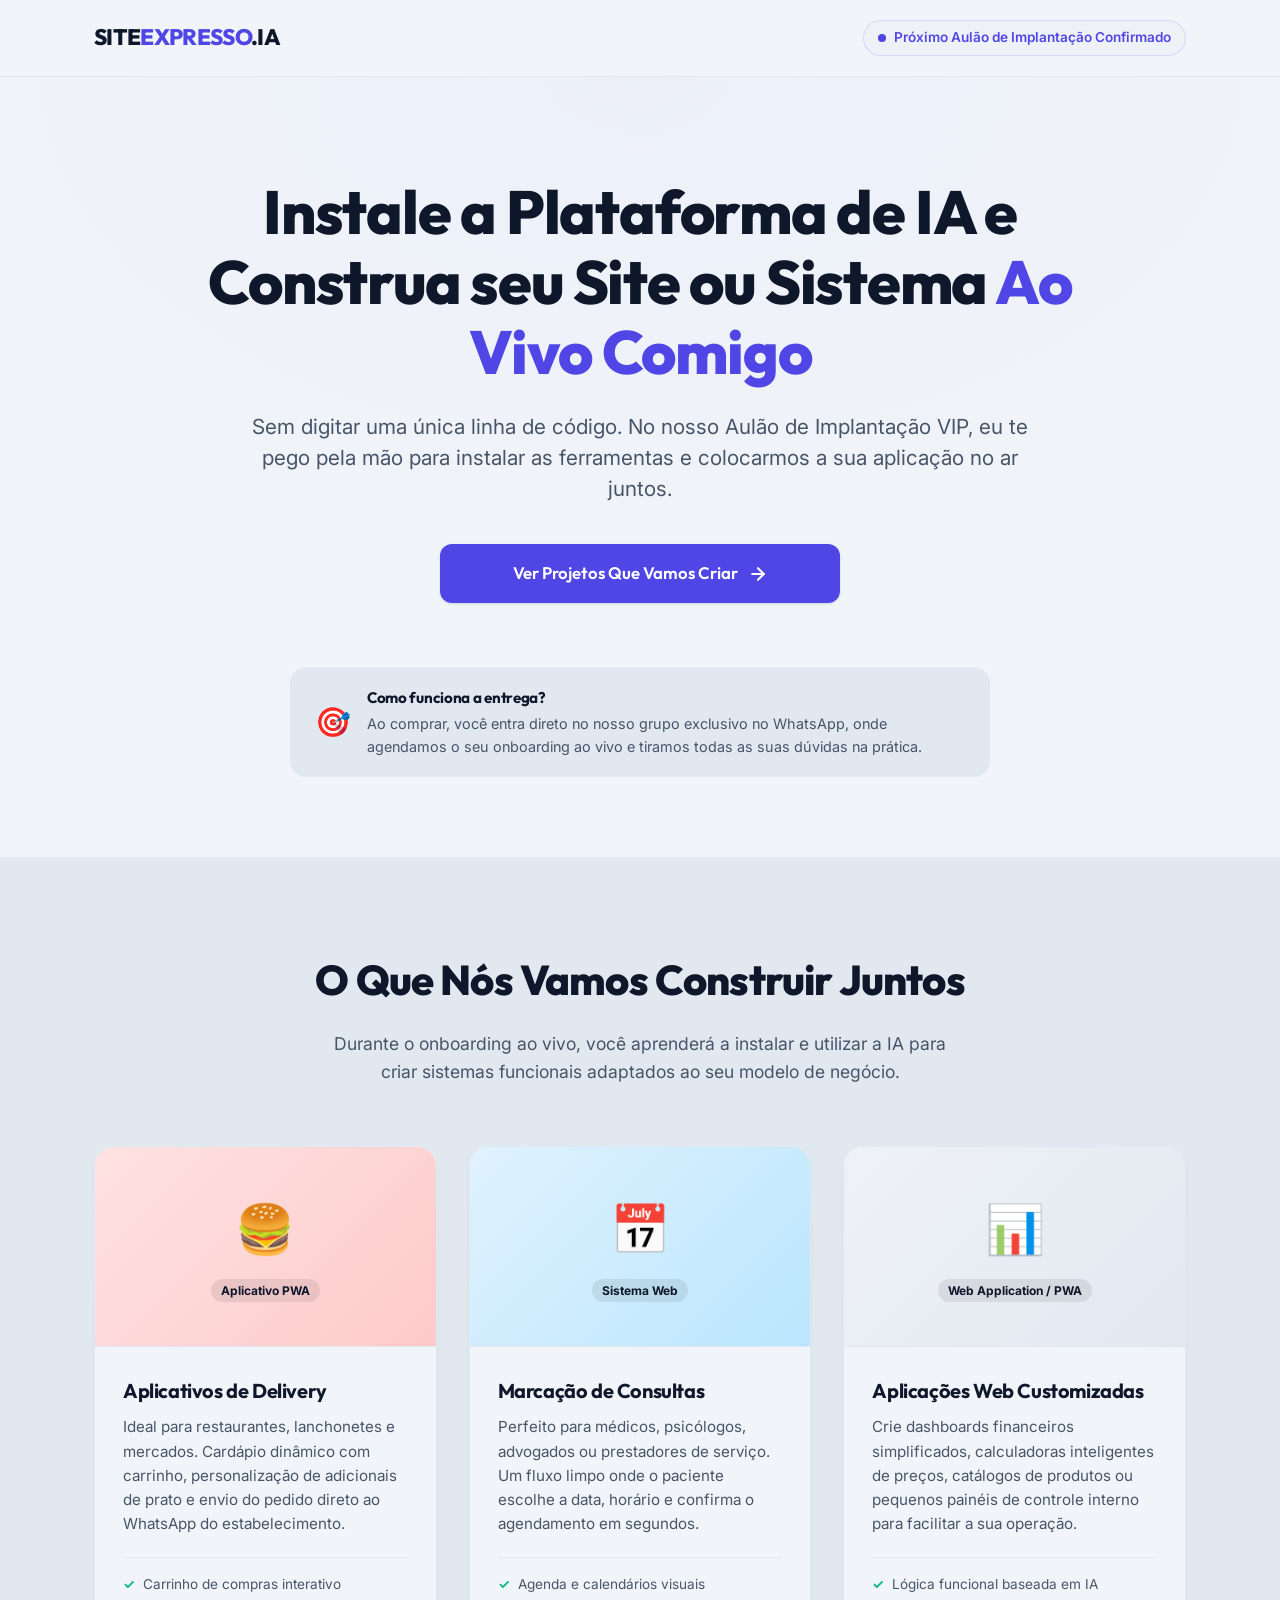
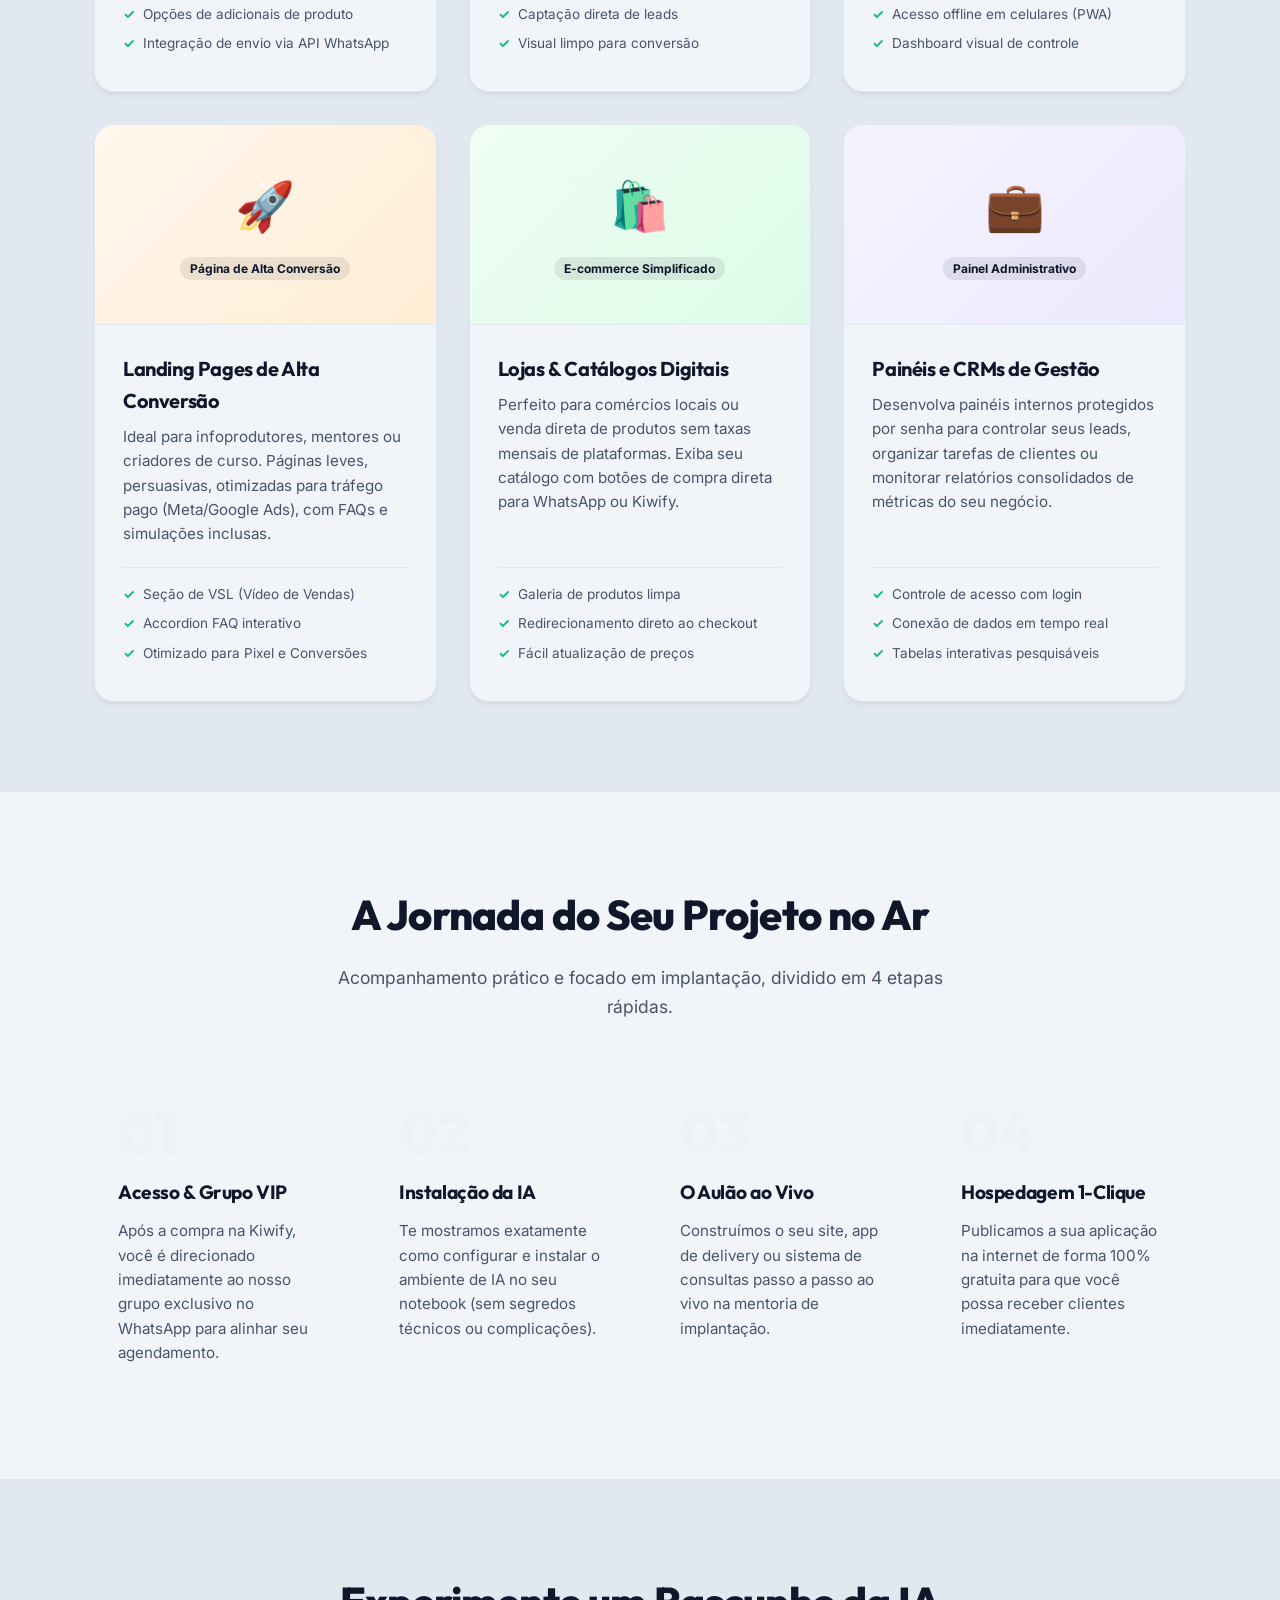
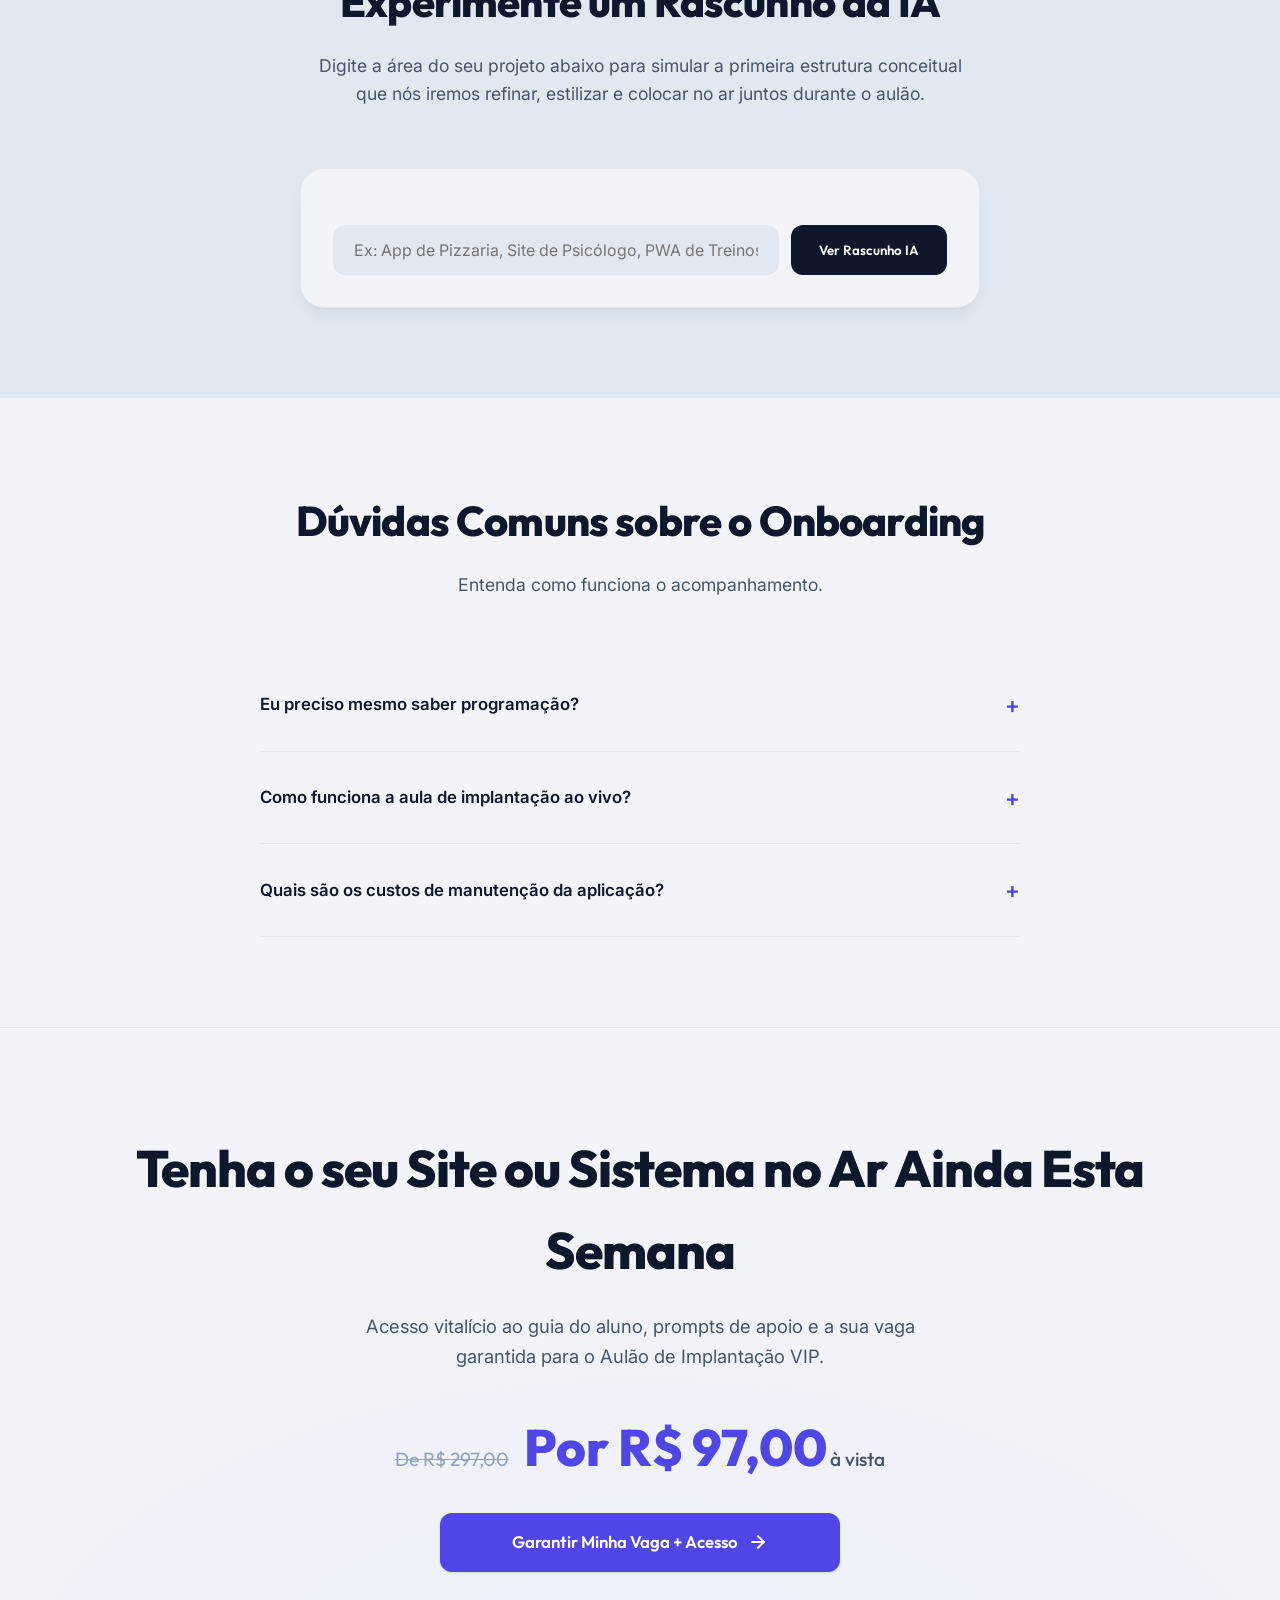
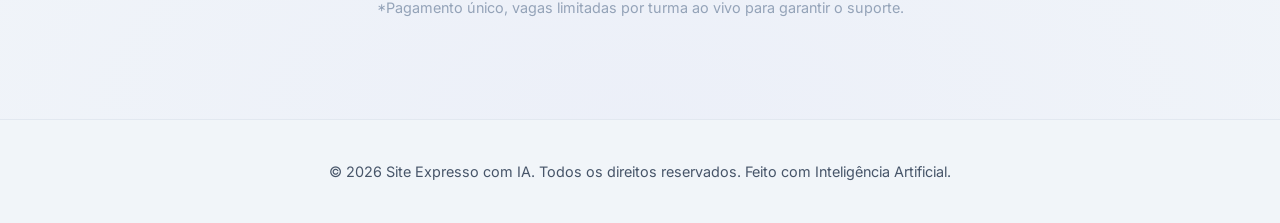
==== commit 4cc02f73: "design: escurece fundo para cinza ardósia e expande galeria de aplicações para 6 itens" ====
--- a/index.html
+++ b/index.html
@@ -135,6 +135,69 @@
             </ul>
           </div>
         </div>
+
+        <!-- High-Conversion Landing Pages -->
+        <div class="gallery-card">
+          <div class="gallery-visual" style="background: linear-gradient(135deg, #FFF7ED 0%, #FFEDD5 100%);">
+            <div class="gallery-visual-content">
+              <span class="icon">🚀</span>
+              <span class="mock-tag">Página de Alta Conversão</span>
+            </div>
+          </div>
+          <div class="gallery-info">
+            <div>
+              <h3>Landing Pages de Alta Conversão</h3>
+              <p>Ideal para infoprodutores, mentores ou criadores de curso. Páginas leves, persuasivas, otimizadas para tráfego pago (Meta/Google Ads), com FAQs e simulações inclusas.</p>
+            </div>
+            <ul class="gallery-features">
+              <li>Seção de VSL (Vídeo de Vendas)</li>
+              <li>Accordion FAQ interativo</li>
+              <li>Otimizado para Pixel e Conversões</li>
+            </ul>
+          </div>
+        </div>
+
+        <!-- Simple E-commerce & Catalogs -->
+        <div class="gallery-card">
+          <div class="gallery-visual" style="background: linear-gradient(135deg, #F0FDF4 0%, #DCFCE7 100%);">
+            <div class="gallery-visual-content">
+              <span class="icon">🛍️</span>
+              <span class="mock-tag">E-commerce Simplificado</span>
+            </div>
+          </div>
+          <div class="gallery-info">
+            <div>
+              <h3>Lojas & Catálogos Digitais</h3>
+              <p>Perfeito para comércios locais ou venda direta de produtos sem taxas mensais de plataformas. Exiba seu catálogo com botões de compra direta para WhatsApp ou Kiwify.</p>
+            </div>
+            <ul class="gallery-features">
+              <li>Galeria de produtos limpa</li>
+              <li>Redirecionamento direto ao checkout</li>
+              <li>Fácil atualização de preços</li>
+            </ul>
+          </div>
+        </div>
+
+        <!-- CRM / Admin Panels -->
+        <div class="gallery-card">
+          <div class="gallery-visual" style="background: linear-gradient(135deg, #F5F3FF 0%, #EDE9FE 100%);">
+            <div class="gallery-visual-content">
+              <span class="icon">💼</span>
+              <span class="mock-tag">Painel Administrativo</span>
+            </div>
+          </div>
+          <div class="gallery-info">
+            <div>
+              <h3>Painéis e CRMs de Gestão</h3>
+              <p>Desenvolva painéis internos protegidos por senha para controlar seus leads, organizar tarefas de clientes ou monitorar relatórios consolidados de métricas do seu negócio.</p>
+            </div>
+            <ul class="gallery-features">
+              <li>Controle de acesso com login</li>
+              <li>Conexão de dados em tempo real</li>
+              <li>Tabelas interativas pesquisáveis</li>
+            </ul>
+          </div>
+        </div>
       </div>
     </div>
   </section>
--- a/index.css
+++ b/index.css
@@ -3,9 +3,9 @@
 
 :root {
   /* Colors */
-  --bg-primary: #FFFFFF;
-  --bg-secondary: #F8FAFC;
-  --bg-card: #FFFFFF;
+  --bg-primary: #F1F5F9; /* Slate 100 - fundo cinza ardósia */
+  --bg-secondary: #E2E8F0; /* Slate 200 - seções escuras */
+  --bg-card: #FFFFFF; /* Cards em branco puro */
   --primary: #4F46E5; /* Indigo 600 */
   --primary-hover: #4338CA; /* Indigo 700 */
   --primary-light: #EEF2F6;
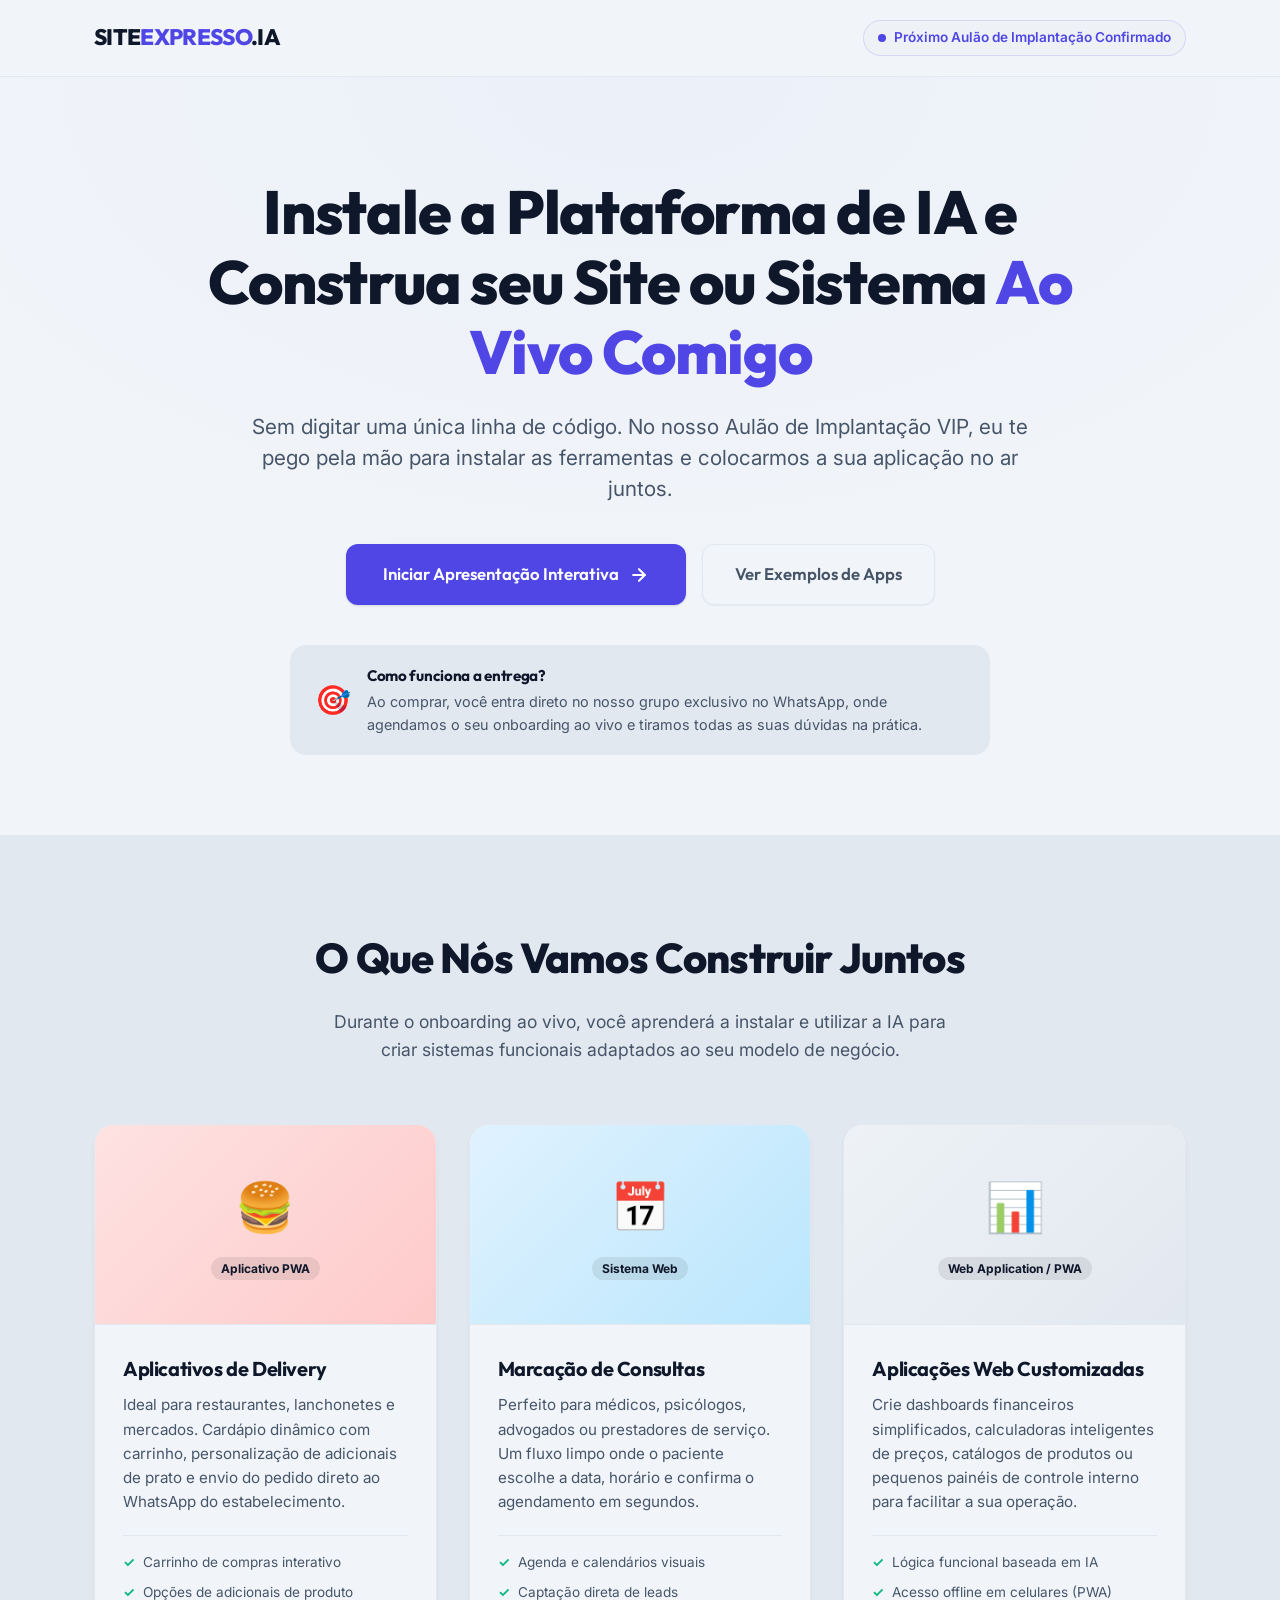
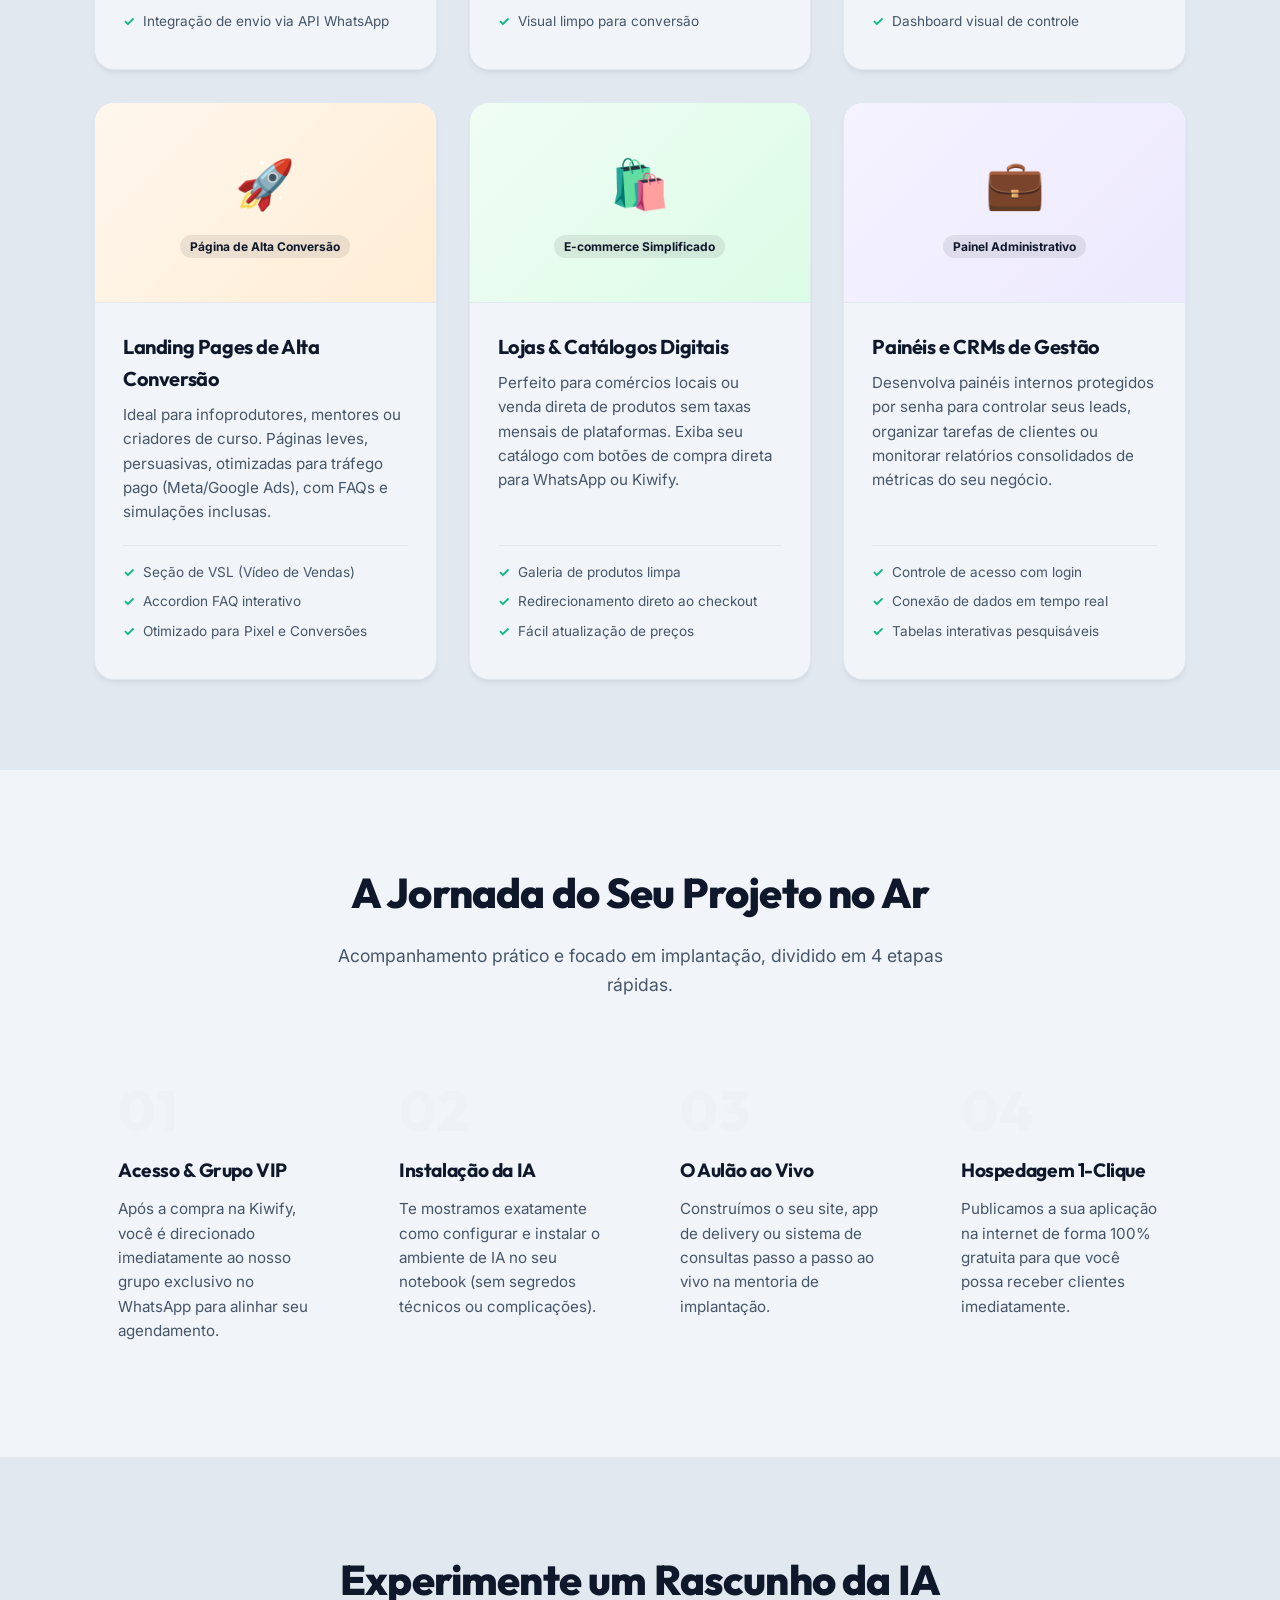
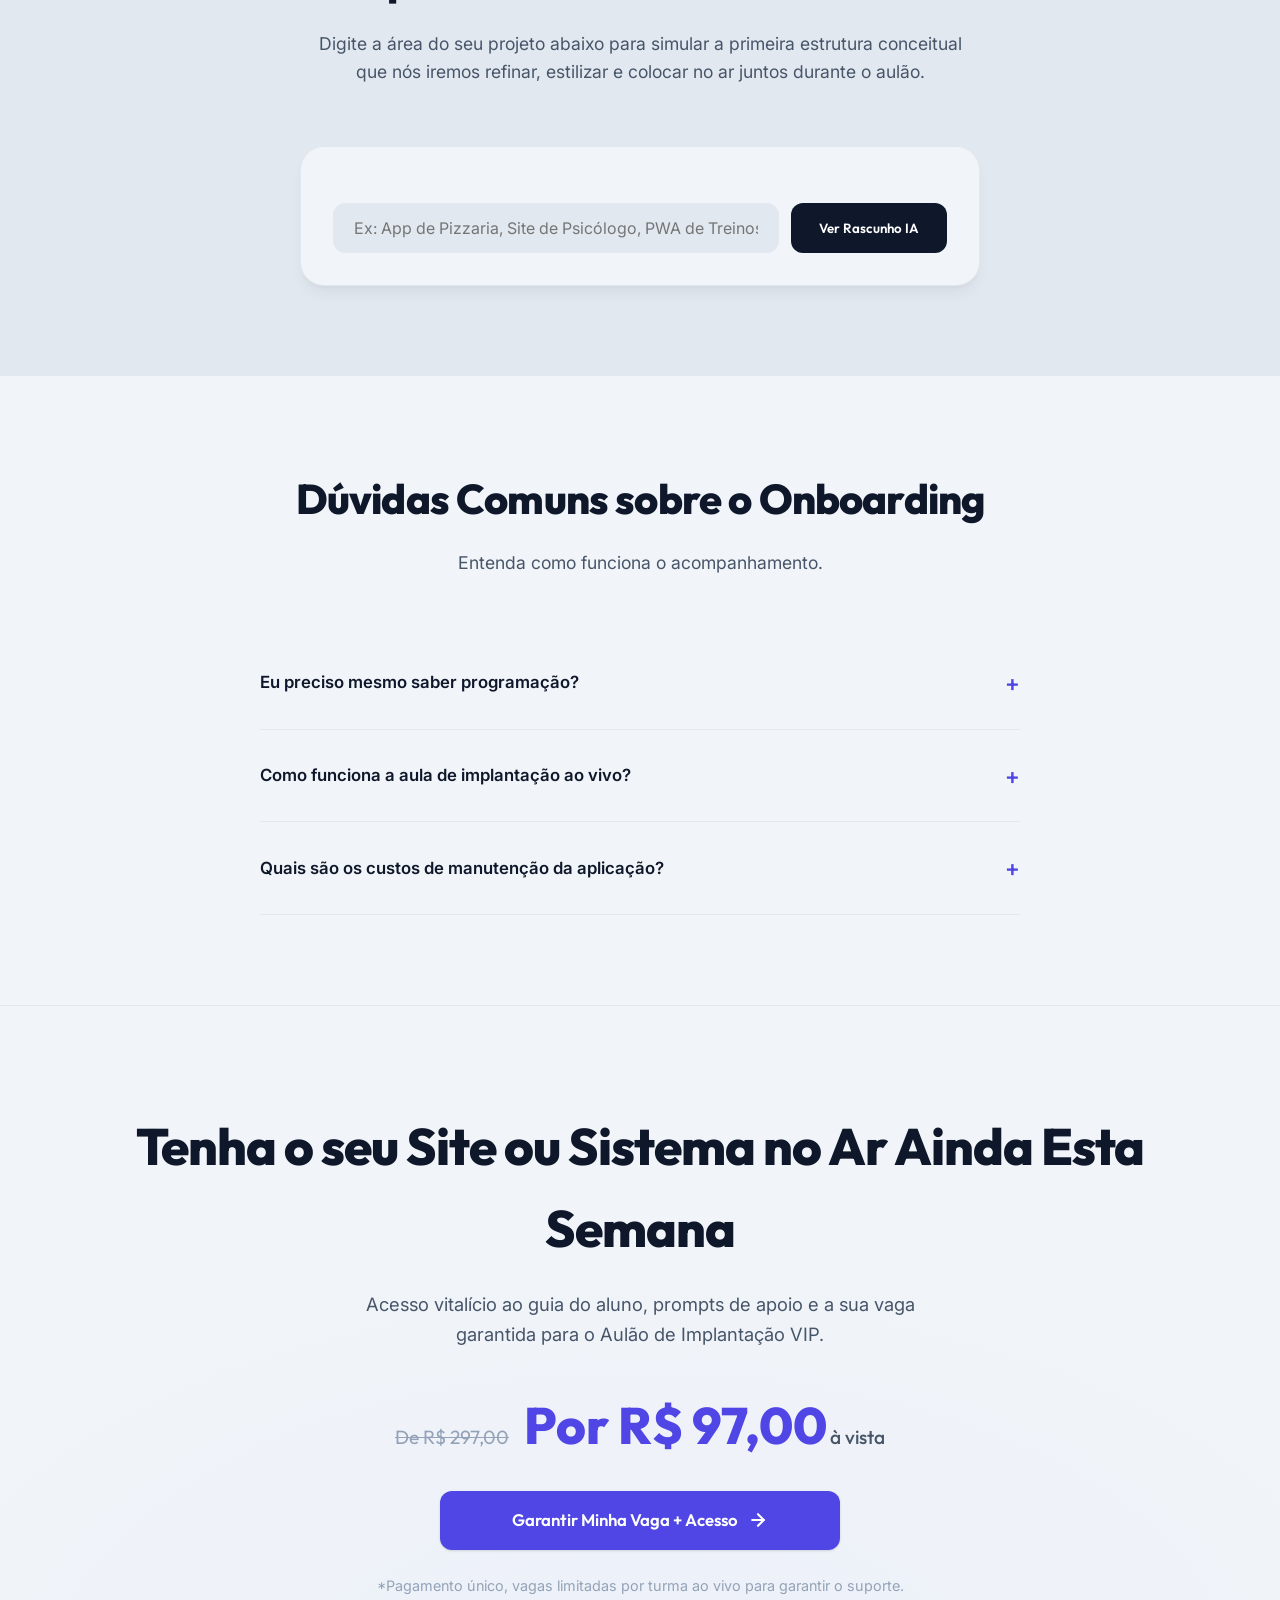
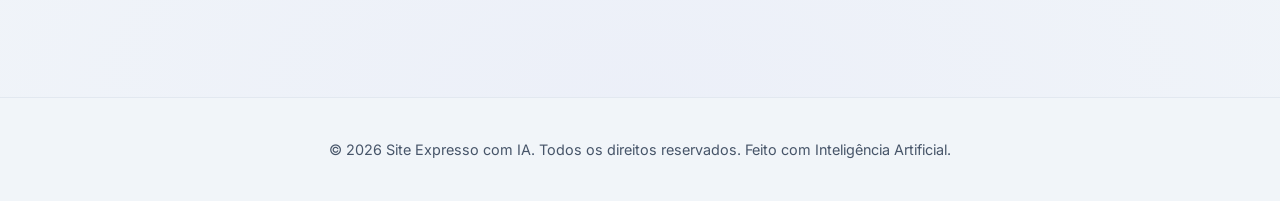
==== commit 98ea1572: "feat: integra o storytelling interativo do IA Builder com checkout da Kiwify" ====
--- a/index.html
+++ b/index.html
@@ -48,10 +48,15 @@
       <h1>Instale a Plataforma de IA e Construa seu Site ou Sistema <span>Ao Vivo Comigo</span></h1>
       <p class="sub">Sem digitar uma única linha de código. No nosso Aulão de Implantação VIP, eu te pego pela mão para instalar as ferramentas e colocarmos a sua aplicação no ar juntos.</p>
       
-      <a href="#gallery" class="btn-primary" style="margin-bottom: 24px;">
-        <span>Ver Projetos Que Vamos Criar</span>
-        <svg width="20" height="20" viewBox="0 0 24 24" fill="none" stroke="currentColor" stroke-width="2.5" stroke-linecap="round" stroke-linejoin="round"><line x1="5" y1="12" x2="19" y2="12"></line><polyline points="12 5 19 12 12 19"></polyline></svg>
-      </a>
+      <div style="display: flex; gap: 16px; justify-content: center; flex-wrap: wrap; margin-bottom: 24px;">
+        <a href="apresentacao.html" class="btn-primary" style="max-width: 340px;">
+          <span>Iniciar Apresentação Interativa</span>
+          <svg width="20" height="20" viewBox="0 0 24 24" fill="none" stroke="currentColor" stroke-width="2.5" stroke-linecap="round" stroke-linejoin="round"><line x1="5" y1="12" x2="19" y2="12"></line><polyline points="12 5 19 12 12 19"></polyline></svg>
+        </a>
+        <a href="#gallery" class="btn-secondary" style="border-radius: 12px; font-size: 1.05rem; padding: 16px 32px;">
+          <span>Ver Exemplos de Apps</span>
+        </a>
+      </div>
 
       <!-- Banner Informativo do Onboarding -->
       <div class="onboarding-banner">
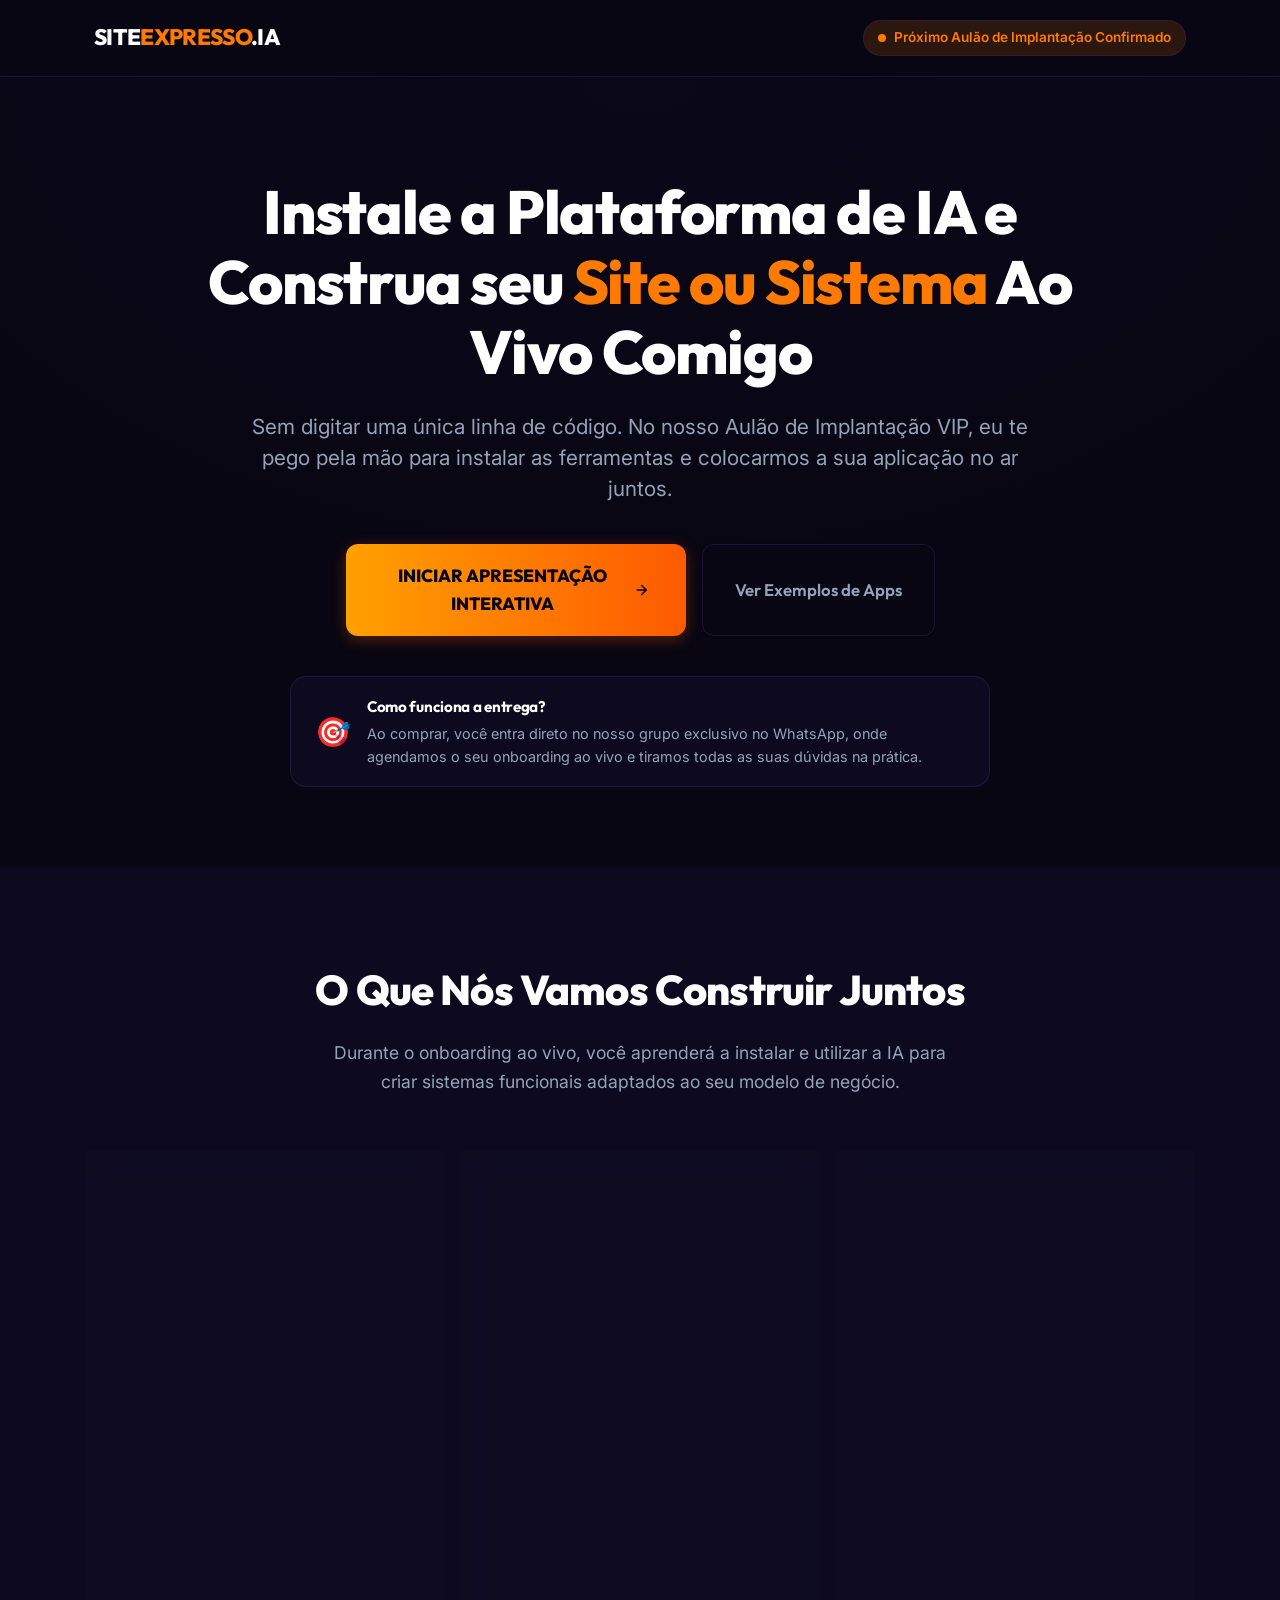
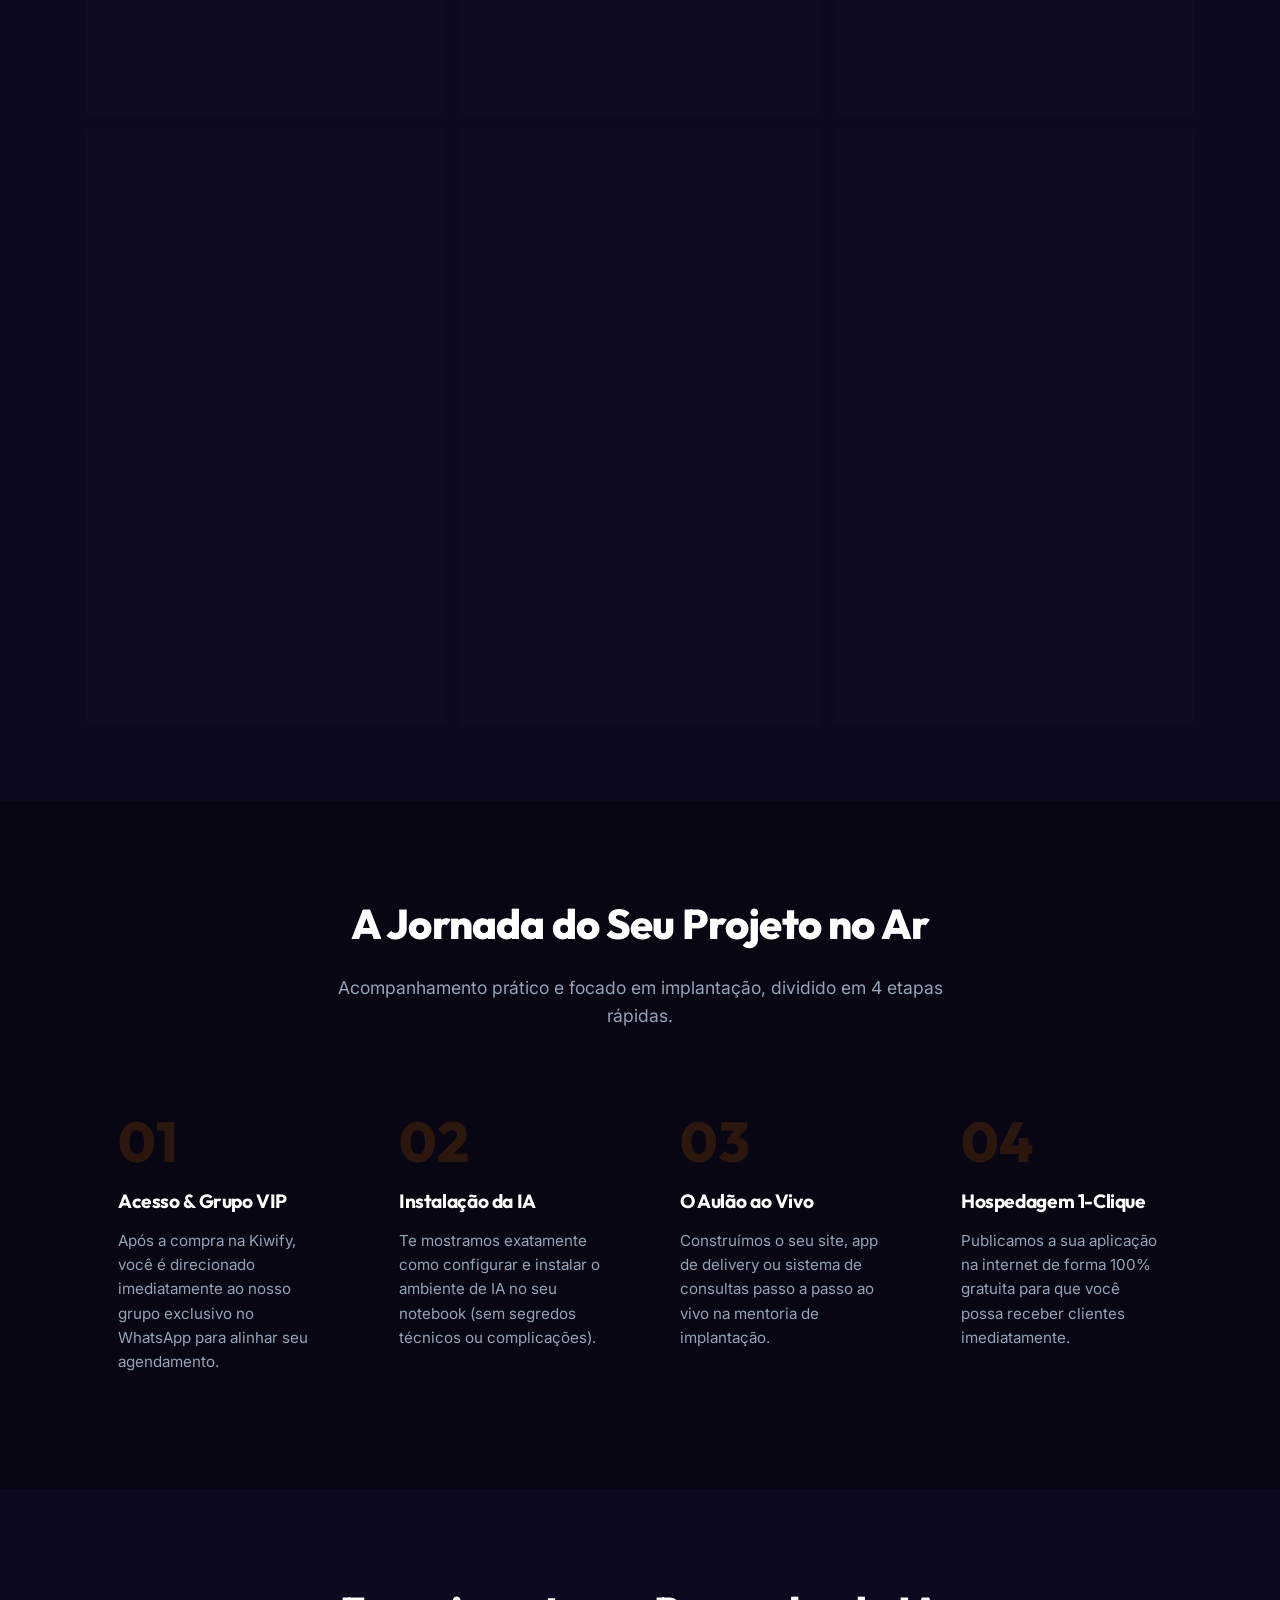
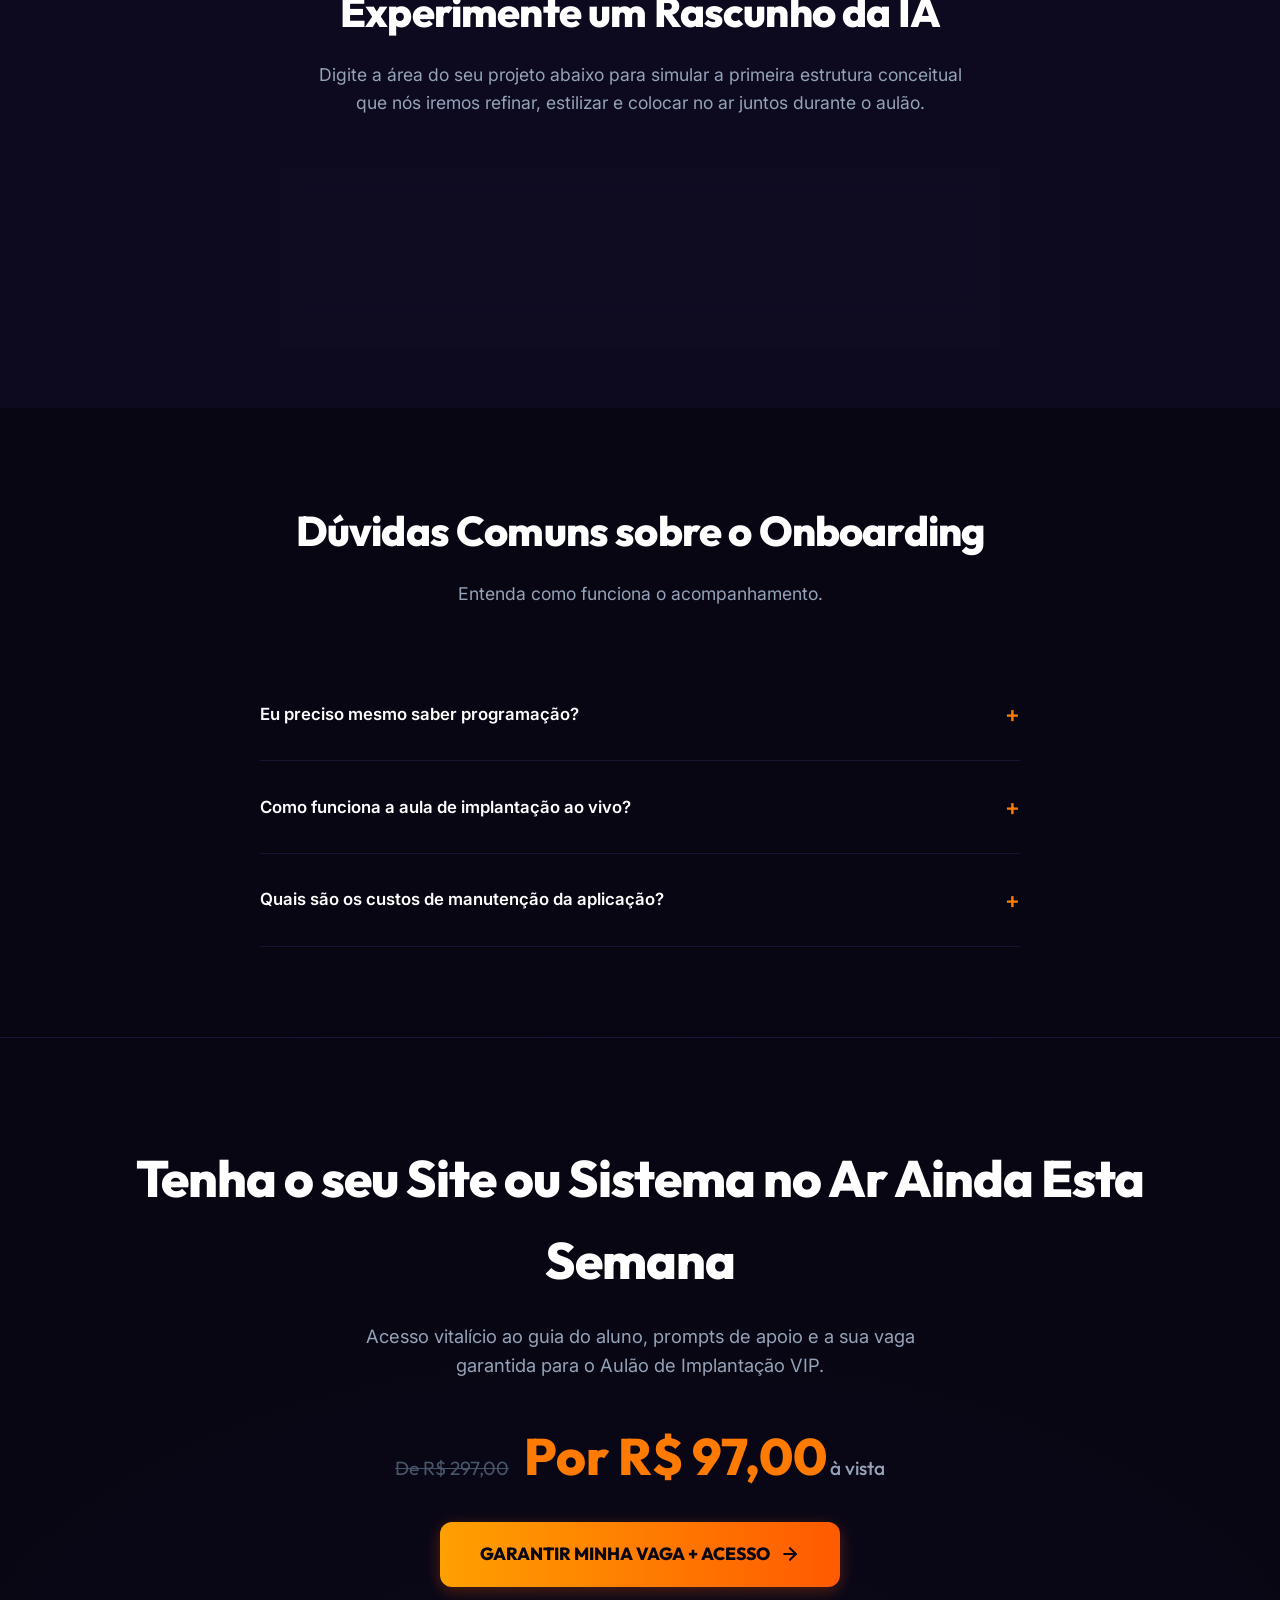
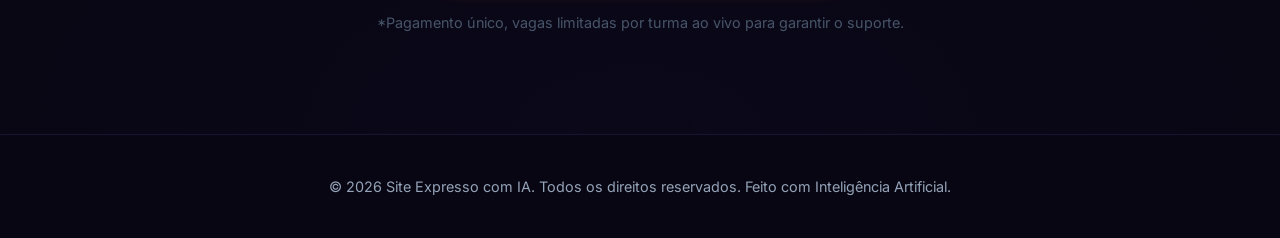
==== commit cd3ec027: "design: destaca Site ou Sistema em laranja no título principal" ====
--- a/index.html
+++ b/index.html
@@ -45,7 +45,7 @@
   <!-- Hero Section -->
   <section class="hero">
     <div class="container">
-      <h1>Instale a Plataforma de IA e Construa seu Site ou Sistema <span>Ao Vivo Comigo</span></h1>
+      <h1>Instale a Plataforma de IA e Construa seu <span style="color: var(--primary);">Site ou Sistema</span> Ao Vivo Comigo</h1>
       <p class="sub">Sem digitar uma única linha de código. No nosso Aulão de Implantação VIP, eu te pego pela mão para instalar as ferramentas e colocarmos a sua aplicação no ar juntos.</p>
       
       <div style="display: flex; gap: 16px; justify-content: center; flex-wrap: wrap; margin-bottom: 24px;">
--- a/index.css
+++ b/index.css
@@ -2,24 +2,24 @@
 @import url('https://fonts.googleapis.com/css2?family=Outfit:wght@400;500;600;700;800&family=Inter:wght@300;400;500;600;700&display=swap');
 
 :root {
-  /* Colors */
-  --bg-primary: #F1F5F9; /* Slate 100 - fundo cinza ardósia */
-  --bg-secondary: #E2E8F0; /* Slate 200 - seções escuras */
-  --bg-card: #FFFFFF; /* Cards em branco puro */
-  --primary: #4F46E5; /* Indigo 600 */
-  --primary-hover: #4338CA; /* Indigo 700 */
-  --primary-light: #EEF2F6;
-  --secondary: #0EA5E9; /* Sky 500 */
-  --accent: #10B981; /* Emerald 500 */
-  --text-primary: #0F172A; /* Slate 900 */
-  --text-secondary: #475569; /* Slate 600 */
-  --text-muted: #94A3B8; /* Slate 400 */
-  --border-color: #E2E8F0; /* Slate 200 */
-  --border-hover: #CBD5E1; /* Slate 300 */
-  --shadow-sm: 0 1px 2px 0 rgba(0, 0, 0, 0.05);
-  --shadow-md: 0 4px 6px -1px rgba(0, 0, 0, 0.05), 0 2px 4px -2px rgba(0, 0, 0, 0.05);
-  --shadow-lg: 0 10px 15px -3px rgba(0, 0, 0, 0.05), 0 4px 6px -4px rgba(0, 0, 0, 0.05);
-  --shadow-xl: 0 20px 25px -5px rgba(0, 0, 0, 0.08), 0 8px 10px -6px rgba(0, 0, 0, 0.08);
+  /* Colors - Baseadas no banner oficial (Fundo escuro, detalhes em roxo/azul e botão em gradiente laranja) */
+  --bg-primary: #080612; /* Fundo obsidian roxo escuro */
+  --bg-secondary: #0D0A1F; /* Fundo secundário levemente mais claro */
+  --bg-card: rgba(18, 14, 38, 0.6); /* Cards em roxo escuro translúcido com glassmorphism */
+  --primary: #FF7A00; /* Laranja principal para realces */
+  --primary-hover: #FFA800;
+  --primary-light: rgba(255, 122, 0, 0.15);
+  --secondary: #8B5CF6; /* Violeta/Roxo elétrico */
+  --accent: #FF5A00; /* Laranja escuro */
+  --text-primary: #FFFFFF; /* Texto principal em branco puro */
+  --text-secondary: #94A3B8; /* Slate 400 */
+  --text-muted: #475569; /* Slate 600 */
+  --border-color: rgba(139, 92, 246, 0.15); /* Bordas roxas discretas */
+  --border-hover: rgba(139, 92, 246, 0.35);
+  --shadow-sm: 0 1px 2px 0 rgba(0, 0, 0, 0.6);
+  --shadow-md: 0 4px 6px -1px rgba(0, 0, 0, 0.6), 0 2px 4px -2px rgba(0, 0, 0, 0.6);
+  --shadow-lg: 0 10px 15px -3px rgba(0, 0, 0, 0.7), 0 4px 6px -4px rgba(0, 0, 0, 0.7);
+  --shadow-xl: 0 20px 25px -5px rgba(0, 0, 0, 0.8), 0 8px 10px -6px rgba(0, 0, 0, 0.8);
 
   /* Fonts */
   --font-heading: 'Outfit', sans-serif;
@@ -74,17 +74,18 @@
   align-items: center;
   justify-content: center;
   gap: 10px;
-  background-color: var(--primary);
-  color: #FFFFFF;
+  background: linear-gradient(90deg, #FFA000 0%, #FF5A00 100%);
+  color: #080612; /* Texto escuro para alto contraste */
   font-family: var(--font-heading);
-  font-weight: 600;
-  font-size: 1.05rem;
-  padding: 16px 32px;
+  font-weight: 800;
+  text-transform: uppercase;
+  font-size: 1.1rem;
+  padding: 18px 36px;
   border: none;
   border-radius: 12px;
   cursor: pointer;
   transition: var(--transition-smooth);
-  box-shadow: 0 1px 3px 0 rgba(0, 0, 0, 0.1), 0 1px 2px -1px rgba(0, 0, 0, 0.1);
+  box-shadow: 0 4px 15px rgba(255, 90, 0, 0.3);
   text-decoration: none;
   width: 100%;
   max-width: 400px;
@@ -92,9 +93,9 @@
 }
 
 .btn-primary:hover {
-  background-color: var(--primary-hover);
-  transform: translateY(-1px);
-  box-shadow: 0 10px 15px -3px rgba(79, 70, 229, 0.2), 0 4px 6px -4px rgba(79, 70, 229, 0.2);
+  transform: translateY(-2px);
+  box-shadow: 0 10px 25px rgba(255, 90, 0, 0.55);
+  filter: brightness(1.1);
 }
 
 .btn-primary:active {
@@ -258,7 +259,7 @@
 }
 
 .gallery-card {
-  background-color: var(--bg-primary);
+  background-color: var(--bg-card);
   border: 1px solid var(--border-color);
   border-radius: 20px;
   overflow: hidden;
@@ -266,6 +267,7 @@
   transition: var(--transition-smooth);
   display: flex;
   flex-direction: column;
+  backdrop-filter: blur(10px);
 }
 
 .gallery-card:hover {
@@ -405,11 +407,12 @@
 .sim-container {
   max-width: 680px;
   margin: 0 auto;
-  background: var(--bg-primary);
+  background: var(--bg-card);
   border: 1px solid var(--border-color);
   border-radius: 24px;
   padding: 32px;
   box-shadow: var(--shadow-lg);
+  backdrop-filter: blur(10px);
 }
 
 .sim-input-group {
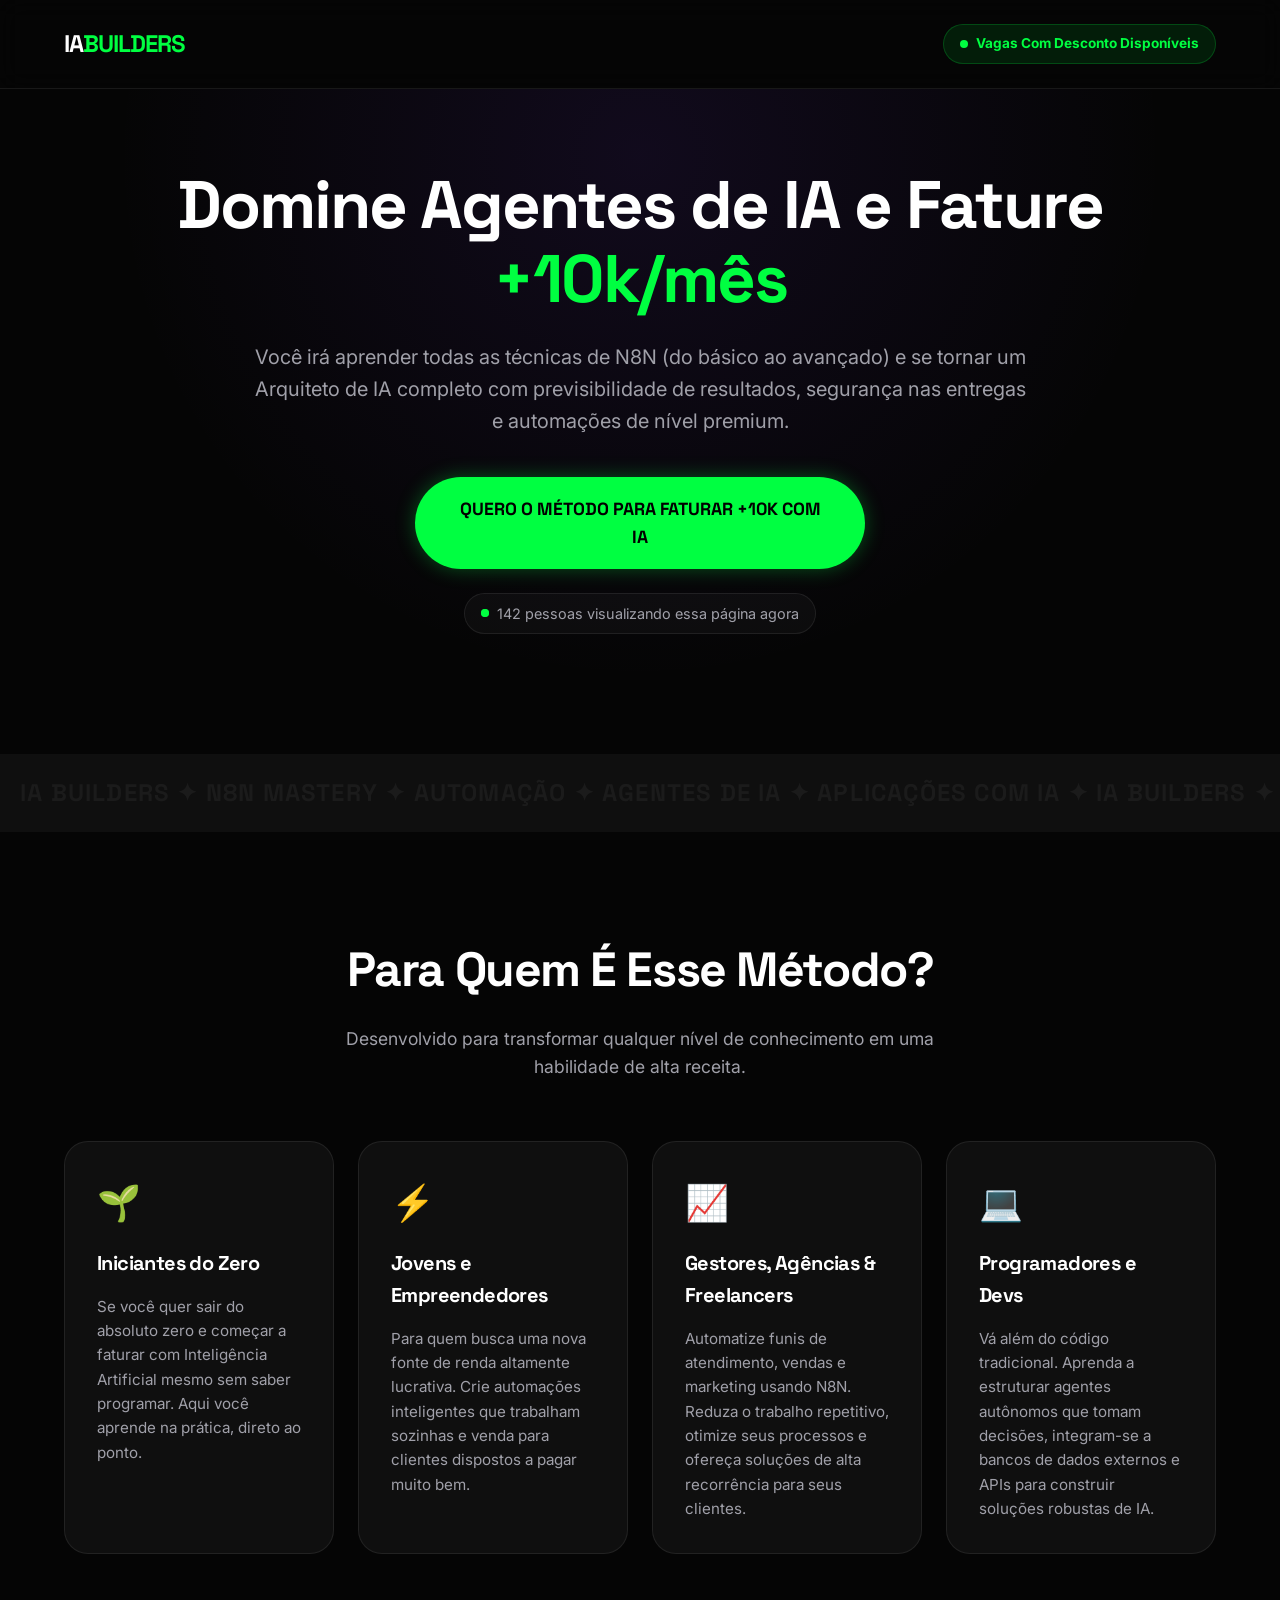
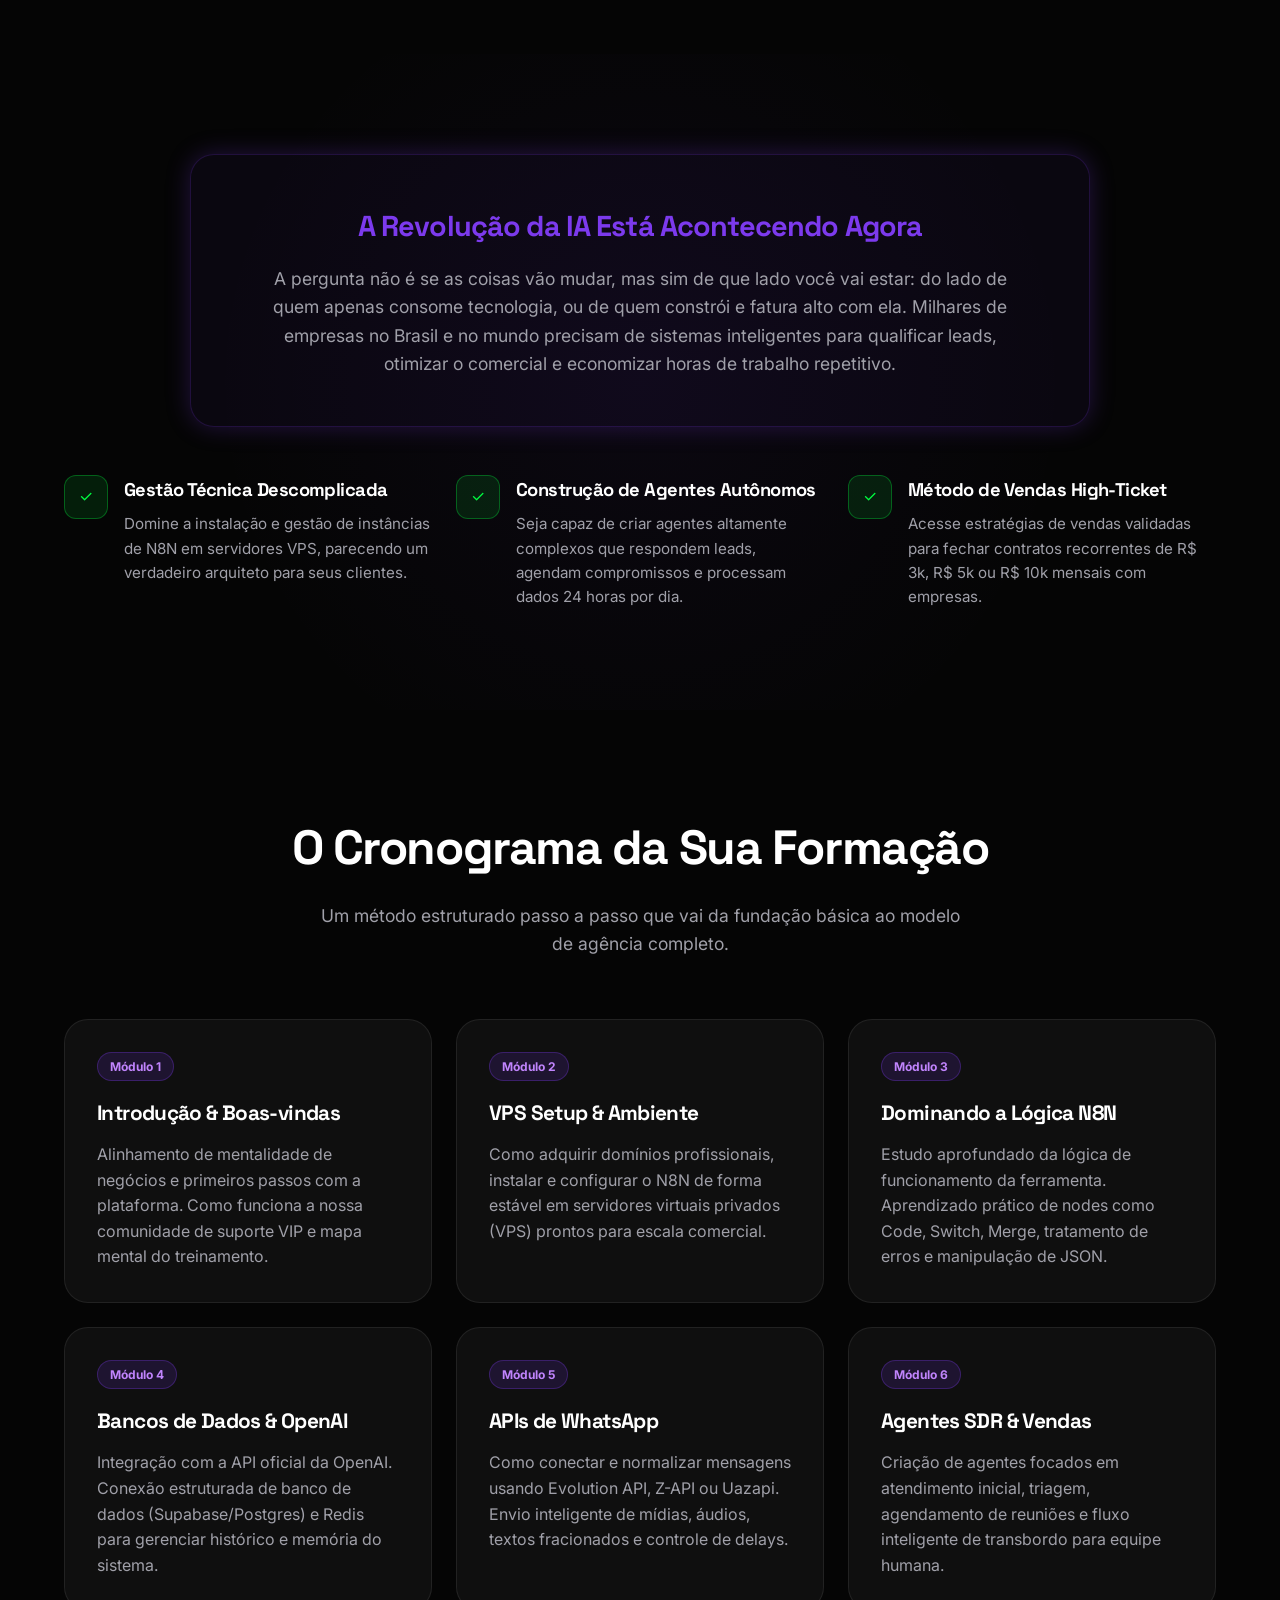
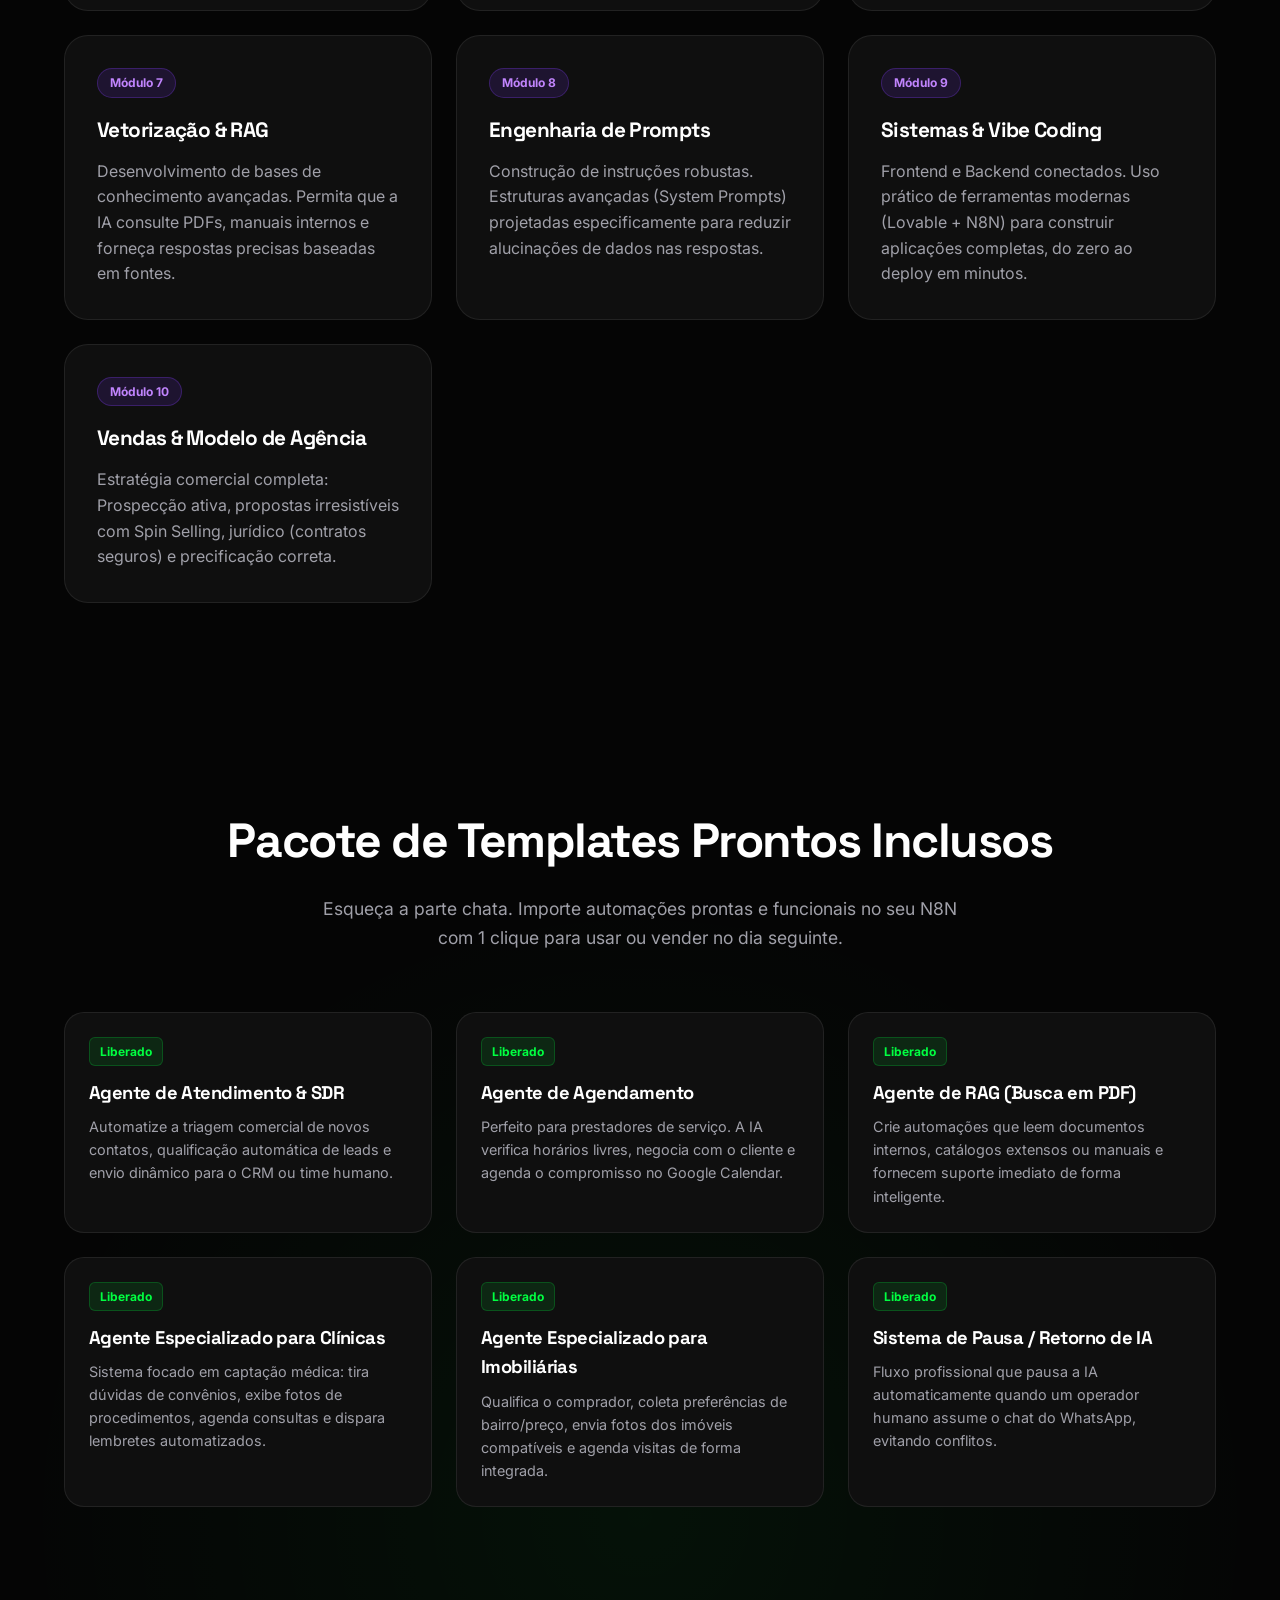
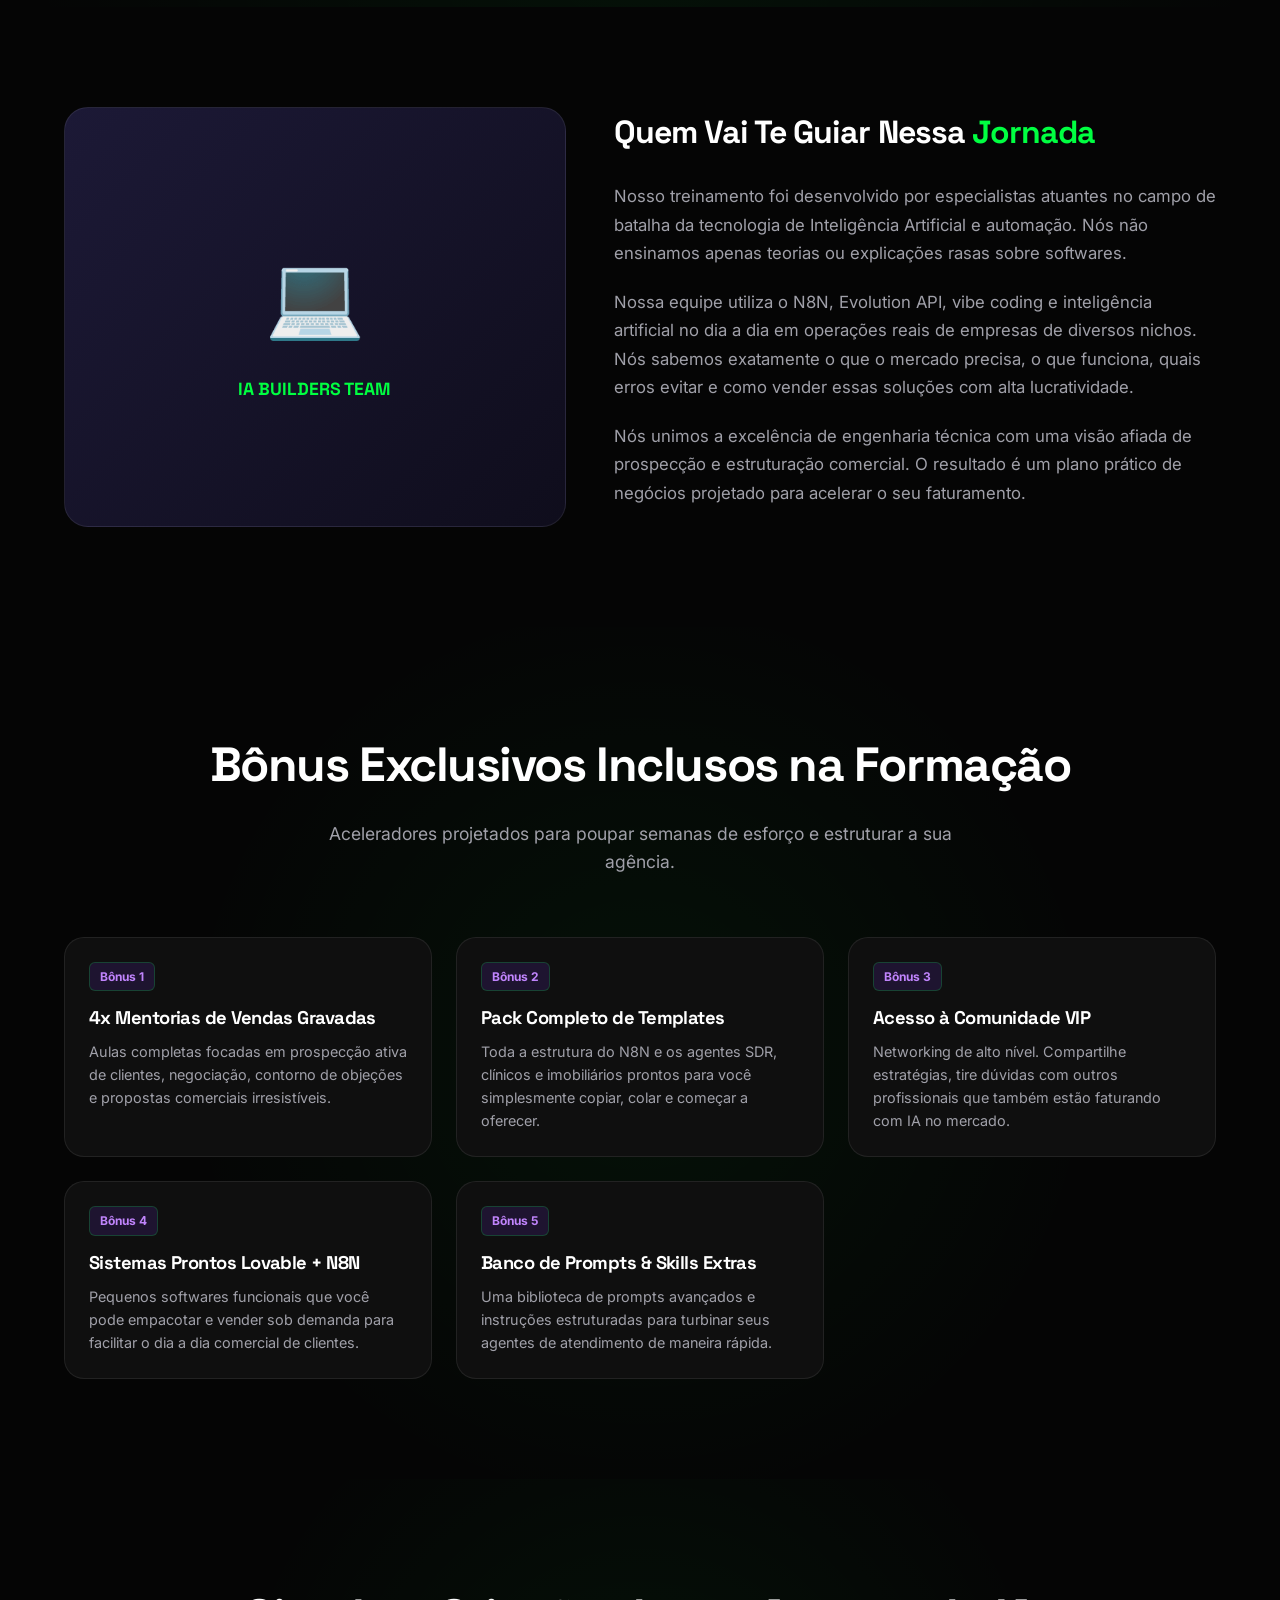
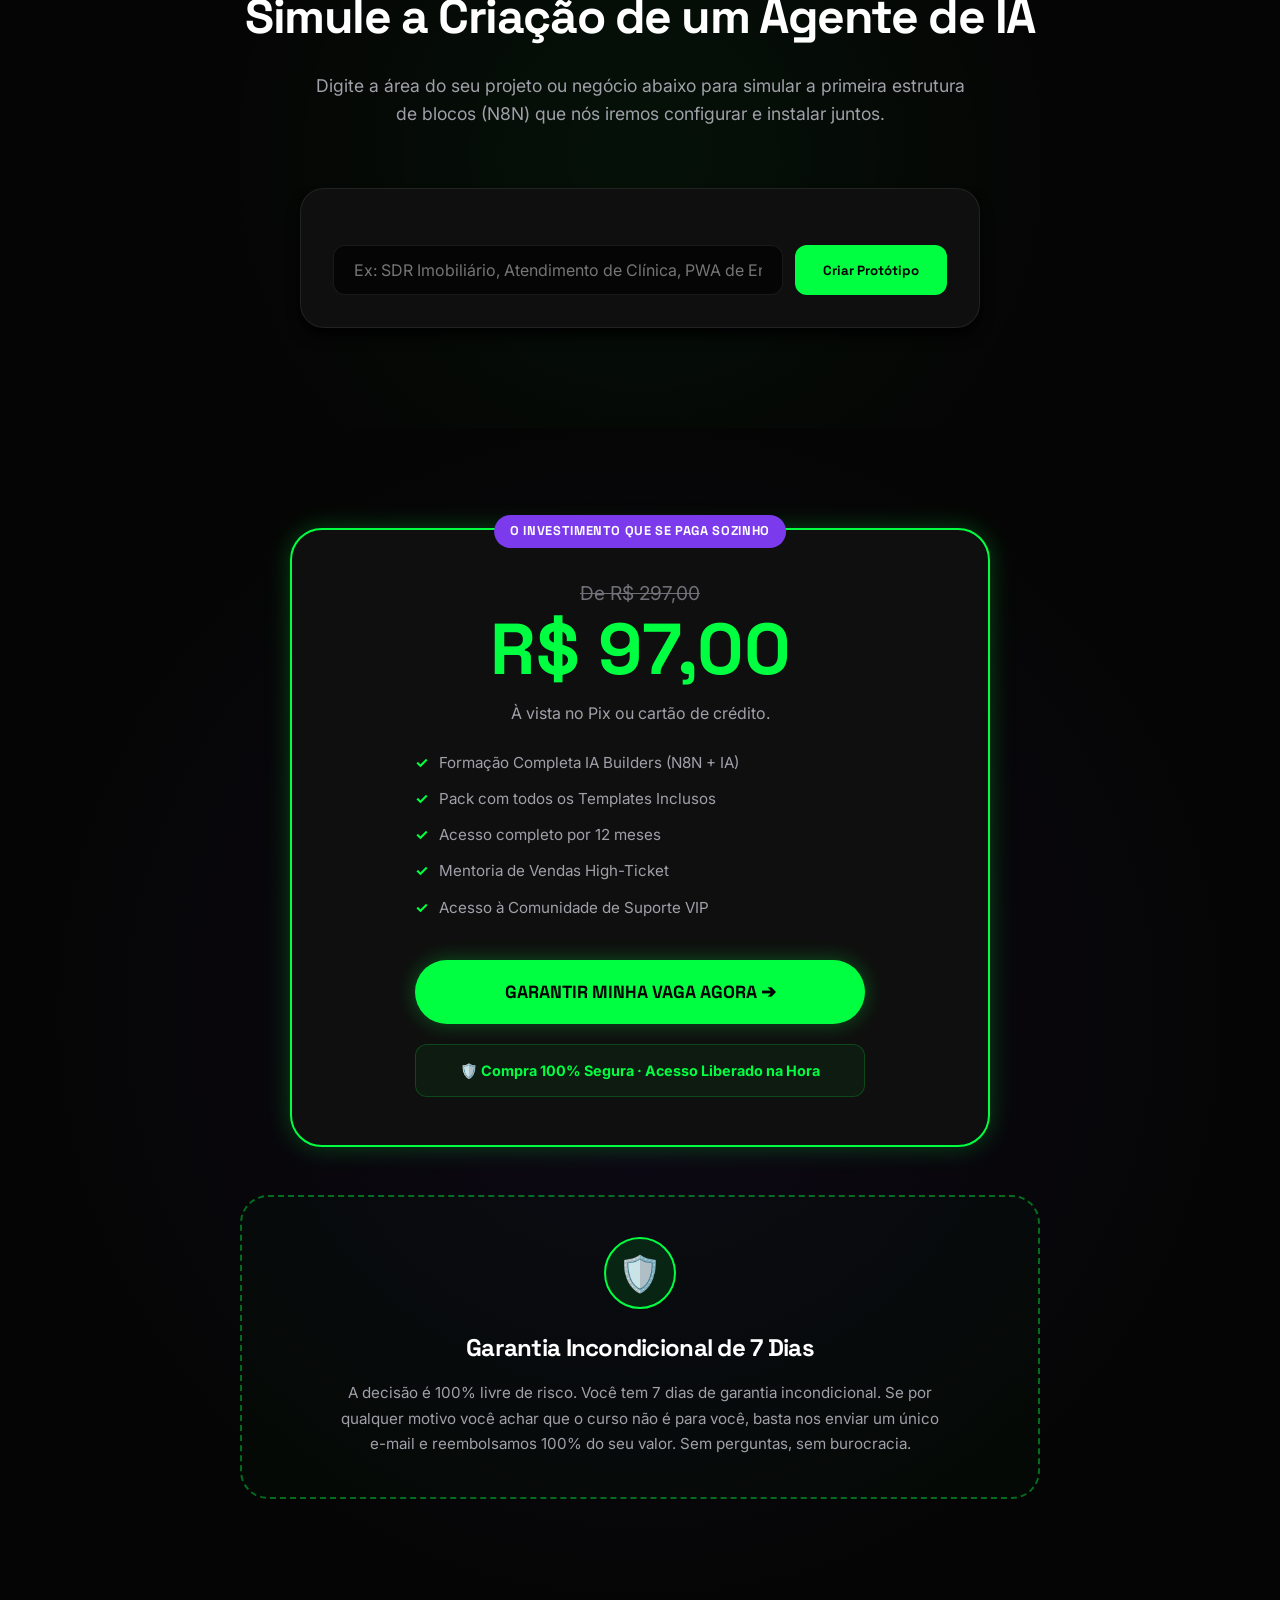
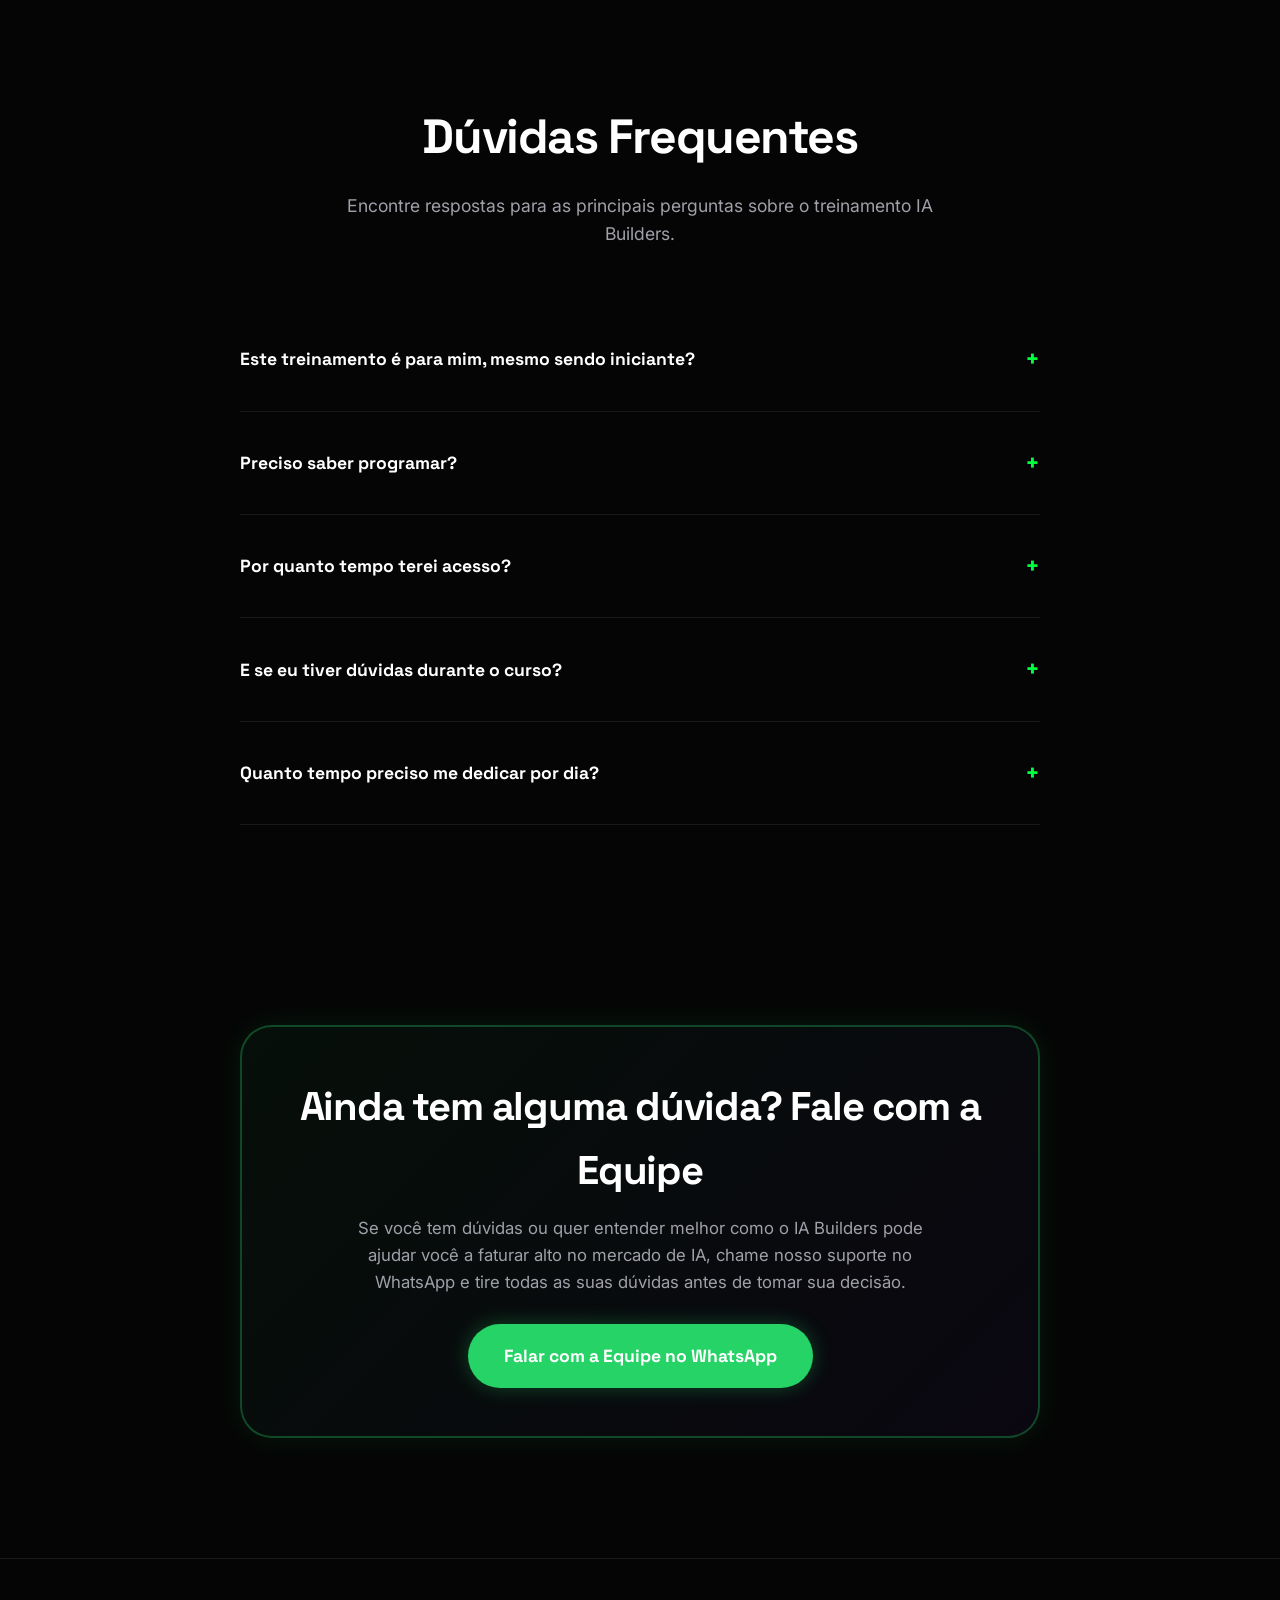
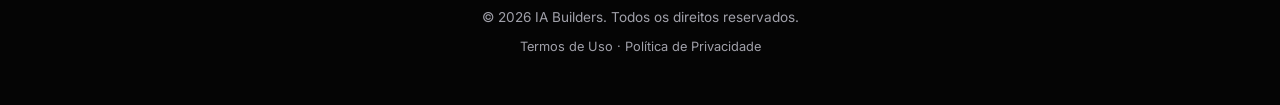
==== commit a9953f2b: "feat: recria landing page baseando-se no produto IA Experts e configura WhatsApp de suporte" ====
--- a/index.html
+++ b/index.html
@@ -3,8 +3,8 @@
 <head>
   <meta charset="UTF-8">
   <meta name="viewport" content="width=device-width, initial-scale=1.0">
-  <title>Site Expresso com IA - Mentoria & Implantação Guiada</title>
-  <meta name="description" content="Aprenda a instalar a plataforma de Inteligência Artificial e crie seu aplicativo de delivery, agendamento ou sistema web ao vivo comigo. Sem programar.">
+  <title>IA Builders - Domine Agentes de IA e Fature +10k/mês</title>
+  <meta name="description" content="Aprenda a construir Agentes de IA do zero ao avançado. Método validado para faturar R$ 10.000+ mensais com automação e inteligência artificial.">
   <link rel="stylesheet" href="index.css">
   
   <!-- Meta Pixel Code -->
@@ -30,14 +30,10 @@
   <!-- Header -->
   <header>
     <div class="container logo-container">
-      <div style="display: flex; align-items: center; gap: 8px;">
-        <span style="font-family: var(--font-heading); font-weight: 800; font-size: 1.4rem; color: var(--text-primary); letter-spacing: -0.03em;">
-          SITE<span style="color: var(--primary);">EXPRESSO</span>.IA
-        </span>
-      </div>
+      <a href="#" class="logo-text">IA<span>BUILDERS</span></a>
       <div class="badge-status">
         <span class="dot"></span>
-        Próximo Aulão de Implantação Confirmado
+        Vagas Com Desconto Disponíveis
       </div>
     </div>
   </header>
@@ -45,220 +41,346 @@
   <!-- Hero Section -->
   <section class="hero">
     <div class="container">
-      <h1>Instale a Plataforma de IA e Construa seu <span style="color: var(--primary);">Site ou Sistema</span> Ao Vivo Comigo</h1>
-      <p class="sub">Sem digitar uma única linha de código. No nosso Aulão de Implantação VIP, eu te pego pela mão para instalar as ferramentas e colocarmos a sua aplicação no ar juntos.</p>
+      <h1>Domine Agentes de IA e Fature <span>+10k/mês</span></h1>
+      <p class="sub">Você irá aprender todas as técnicas de N8N (do básico ao avançado) e se tornar um Arquiteto de IA completo com previsibilidade de resultados, segurança nas entregas e automações de nível premium.</p>
       
-      <div style="display: flex; gap: 16px; justify-content: center; flex-wrap: wrap; margin-bottom: 24px;">
-        <a href="apresentacao.html" class="btn-primary" style="max-width: 340px;">
-          <span>Iniciar Apresentação Interativa</span>
-          <svg width="20" height="20" viewBox="0 0 24 24" fill="none" stroke="currentColor" stroke-width="2.5" stroke-linecap="round" stroke-linejoin="round"><line x1="5" y1="12" x2="19" y2="12"></line><polyline points="12 5 19 12 12 19"></polyline></svg>
-        </a>
-        <a href="#gallery" class="btn-secondary" style="border-radius: 12px; font-size: 1.05rem; padding: 16px 32px;">
-          <span>Ver Exemplos de Apps</span>
-        </a>
-      </div>
-
-      <!-- Banner Informativo do Onboarding -->
-      <div class="onboarding-banner">
-        <span class="onboarding-banner-icon">🎯</span>
-        <div class="onboarding-banner-text">
-          <h4>Como funciona a entrega?</h4>
-          <p>Ao comprar, você entra direto no nosso grupo exclusivo no WhatsApp, onde agendamos o seu onboarding ao vivo e tiramos todas as suas dúvidas na prática.</p>
-        </div>
-      </div>
-    </div>
-  </section>
-
-  <!-- Gallery / Real Applications Section -->
-  <section class="gallery-section" id="gallery">
+      <a href="https://pay.kiwify.com.br/ZSDq3ba" class="btn-primary">
+        <span>Quero o método para faturar +10k com IA</span>
+      </a>
+
+      <div>
+        <div class="live-counter-badge">
+          <span class="live-ping-dot">
+            <span class="ping"></span>
+            <span class="dot"></span>
+          </span>
+          <span>142 pessoas visualizando essa página agora</span>
+        </div>
+      </div>
+    </div>
+  </section>
+
+  <!-- Ribbon -->
+  <div class="ribbon">
+    <div class="ribbon-track">
+      <span class="ribbon-text">IA BUILDERS ✦ N8N MASTERY ✦ AUTOMAÇÃO ✦ AGENTES DE IA ✦ APLICAÇÕES COM IA ✦ IA BUILDERS ✦ N8N MASTERY ✦ AUTOMAÇÃO ✦ AGENTES DE IA ✦ APLICAÇÕES COM IA ✦ IA BUILDERS ✦ N8N MASTERY ✦ AUTOMAÇÃO ✦ AGENTES DE IA ✦ APLICAÇÕES COM IA ✦</span>
+    </div>
+  </div>
+
+  <!-- Target Audience Section -->
+  <section class="section">
     <div class="container">
       <div class="section-header">
-        <h2>O Que Nós Vamos Construir Juntos</h2>
-        <p>Durante o onboarding ao vivo, você aprenderá a instalar e utilizar a IA para criar sistemas funcionais adaptados ao seu modelo de negócio.</p>
-      </div>
-
-      <div class="gallery-grid">
-        <!-- Delivery Web App -->
-        <div class="gallery-card">
-          <div class="gallery-visual gallery-visual-delivery">
-            <div class="gallery-visual-content">
-              <span class="icon">🍔</span>
-              <span class="mock-tag">Aplicativo PWA</span>
-            </div>
-          </div>
-          <div class="gallery-info">
-            <div>
-              <h3>Aplicativos de Delivery</h3>
-              <p>Ideal para restaurantes, lanchonetes e mercados. Cardápio dinâmico com carrinho, personalização de adicionais de prato e envio do pedido direto ao WhatsApp do estabelecimento.</p>
-            </div>
-            <ul class="gallery-features">
-              <li>Carrinho de compras interativo</li>
-              <li>Opções de adicionais de produto</li>
-              <li>Integração de envio via API WhatsApp</li>
-            </ul>
-          </div>
-        </div>
-
-        <!-- Consultation Booking App -->
-        <div class="gallery-card">
-          <div class="gallery-visual gallery-visual-booking">
-            <div class="gallery-visual-content">
-              <span class="icon">📅</span>
-              <span class="mock-tag">Sistema Web</span>
-            </div>
-          </div>
-          <div class="gallery-info">
-            <div>
-              <h3>Marcação de Consultas</h3>
-              <p>Perfeito para médicos, psicólogos, advogados ou prestadores de serviço. Um fluxo limpo onde o paciente escolhe a data, horário e confirma o agendamento em segundos.</p>
-            </div>
-            <ul class="gallery-features">
-              <li>Agenda e calendários visuais</li>
-              <li>Captação direta de leads</li>
-              <li>Visual limpo para conversão</li>
-            </ul>
-          </div>
-        </div>
-
-        <!-- PWAs and Custom Web Apps -->
-        <div class="gallery-card">
-          <div class="gallery-visual gallery-visual-pwa">
-            <div class="gallery-visual-content">
-              <span class="icon">📊</span>
-              <span class="mock-tag">Web Application / PWA</span>
-            </div>
-          </div>
-          <div class="gallery-info">
-            <div>
-              <h3>Aplicações Web Customizadas</h3>
-              <p>Crie dashboards financeiros simplificados, calculadoras inteligentes de preços, catálogos de produtos ou pequenos painéis de controle interno para facilitar a sua operação.</p>
-            </div>
-            <ul class="gallery-features">
-              <li>Lógica funcional baseada em IA</li>
-              <li>Acesso offline em celulares (PWA)</li>
-              <li>Dashboard visual de controle</li>
-            </ul>
-          </div>
-        </div>
-
-        <!-- High-Conversion Landing Pages -->
-        <div class="gallery-card">
-          <div class="gallery-visual" style="background: linear-gradient(135deg, #FFF7ED 0%, #FFEDD5 100%);">
-            <div class="gallery-visual-content">
-              <span class="icon">🚀</span>
-              <span class="mock-tag">Página de Alta Conversão</span>
-            </div>
-          </div>
-          <div class="gallery-info">
-            <div>
-              <h3>Landing Pages de Alta Conversão</h3>
-              <p>Ideal para infoprodutores, mentores ou criadores de curso. Páginas leves, persuasivas, otimizadas para tráfego pago (Meta/Google Ads), com FAQs e simulações inclusas.</p>
-            </div>
-            <ul class="gallery-features">
-              <li>Seção de VSL (Vídeo de Vendas)</li>
-              <li>Accordion FAQ interativo</li>
-              <li>Otimizado para Pixel e Conversões</li>
-            </ul>
-          </div>
-        </div>
-
-        <!-- Simple E-commerce & Catalogs -->
-        <div class="gallery-card">
-          <div class="gallery-visual" style="background: linear-gradient(135deg, #F0FDF4 0%, #DCFCE7 100%);">
-            <div class="gallery-visual-content">
-              <span class="icon">🛍️</span>
-              <span class="mock-tag">E-commerce Simplificado</span>
-            </div>
-          </div>
-          <div class="gallery-info">
-            <div>
-              <h3>Lojas & Catálogos Digitais</h3>
-              <p>Perfeito para comércios locais ou venda direta de produtos sem taxas mensais de plataformas. Exiba seu catálogo com botões de compra direta para WhatsApp ou Kiwify.</p>
-            </div>
-            <ul class="gallery-features">
-              <li>Galeria de produtos limpa</li>
-              <li>Redirecionamento direto ao checkout</li>
-              <li>Fácil atualização de preços</li>
-            </ul>
-          </div>
-        </div>
-
-        <!-- CRM / Admin Panels -->
-        <div class="gallery-card">
-          <div class="gallery-visual" style="background: linear-gradient(135deg, #F5F3FF 0%, #EDE9FE 100%);">
-            <div class="gallery-visual-content">
-              <span class="icon">💼</span>
-              <span class="mock-tag">Painel Administrativo</span>
-            </div>
-          </div>
-          <div class="gallery-info">
-            <div>
-              <h3>Painéis e CRMs de Gestão</h3>
-              <p>Desenvolva painéis internos protegidos por senha para controlar seus leads, organizar tarefas de clientes ou monitorar relatórios consolidados de métricas do seu negócio.</p>
-            </div>
-            <ul class="gallery-features">
-              <li>Controle de acesso com login</li>
-              <li>Conexão de dados em tempo real</li>
-              <li>Tabelas interativas pesquisáveis</li>
-            </ul>
-          </div>
-        </div>
-      </div>
-    </div>
-  </section>
-
-  <!-- How It Works Section (Jornada) -->
-  <section class="steps-section">
+        <h2>Para Quem É Esse Método?</h2>
+        <p>Desenvolvido para transformar qualquer nível de conhecimento em uma habilidade de alta receita.</p>
+      </div>
+
+      <div class="audience-grid">
+        <!-- Card 1 -->
+        <div class="glass-card audience-card">
+          <div style="font-size: 2.2rem; margin-bottom: 16px;">🌱</div>
+          <h3>Iniciantes do Zero</h3>
+          <p>Se você quer sair do absoluto zero e começar a faturar com Inteligência Artificial mesmo sem saber programar. Aqui você aprende na prática, direto ao ponto.</p>
+        </div>
+
+        <!-- Card 2 -->
+        <div class="glass-card audience-card">
+          <div style="font-size: 2.2rem; margin-bottom: 16px;">⚡</div>
+          <h3>Jovens e Empreendedores</h3>
+          <p>Para quem busca uma nova fonte de renda altamente lucrativa. Crie automações inteligentes que trabalham sozinhas e venda para clientes dispostos a pagar muito bem.</p>
+        </div>
+
+        <!-- Card 3 -->
+        <div class="glass-card audience-card">
+          <div style="font-size: 2.2rem; margin-bottom: 16px;">📈</div>
+          <h3>Gestores, Agências & Freelancers</h3>
+          <p>Automatize funis de atendimento, vendas e marketing usando N8N. Reduza o trabalho repetitivo, otimize seus processos e ofereça soluções de alta recorrência para seus clientes.</p>
+        </div>
+
+        <!-- Card 4 -->
+        <div class="glass-card audience-card">
+          <div style="font-size: 2.2rem; margin-bottom: 16px;">💻</div>
+          <h3>Programadores e Devs</h3>
+          <p>Vá além do código tradicional. Aprenda a estruturar agentes autônomos que tomam decisões, integram-se a bancos de dados externos e APIs para construir soluções robustas de IA.</p>
+        </div>
+      </div>
+    </div>
+  </section>
+
+  <!-- Market Context Section -->
+  <section class="section" style="background: radial-gradient(circle at 50% 50%, rgba(124, 58, 237, 0.05) 0%, transparent 60%);">
+    <div class="container">
+      <div class="market-context-box">
+        <h3>A Revolução da IA Está Acontecendo Agora</h3>
+        <p>A pergunta não é se as coisas vão mudar, mas sim de que lado você vai estar: do lado de quem apenas consome tecnologia, ou de quem constrói e fatura alto com ela. Milhares de empresas no Brasil e no mundo precisam de sistemas inteligentes para qualificar leads, otimizar o comercial e economizar horas de trabalho repetitivo.</p>
+      </div>
+
+      <div class="architect-grid">
+        <!-- Item 1 -->
+        <div class="architect-card">
+          <div class="icon-wrapper">✓</div>
+          <div class="architect-card-content">
+            <h3>Gestão Técnica Descomplicada</h3>
+            <p>Domine a instalação e gestão de instâncias de N8N em servidores VPS, parecendo um verdadeiro arquiteto para seus clientes.</p>
+          </div>
+        </div>
+
+        <!-- Item 2 -->
+        <div class="architect-card">
+          <div class="icon-wrapper">✓</div>
+          <div class="architect-card-content">
+            <h3>Construção de Agentes Autônomos</h3>
+            <p>Seja capaz de criar agentes altamente complexos que respondem leads, agendam compromissos e processam dados 24 horas por dia.</p>
+          </div>
+        </div>
+
+        <!-- Item 3 -->
+        <div class="architect-card">
+          <div class="icon-wrapper">✓</div>
+          <div class="architect-card-content">
+            <h3>Método de Vendas High-Ticket</h3>
+            <p>Acesse estratégias de vendas validadas para fechar contratos recorrentes de R$ 3k, R$ 5k ou R$ 10k mensais com empresas.</p>
+          </div>
+        </div>
+      </div>
+    </div>
+  </section>
+
+  <!-- Módulos Section -->
+  <section class="section">
     <div class="container">
       <div class="section-header">
-        <h2>A Jornada do Seu Projeto no Ar</h2>
-        <p>Acompanhamento prático e focado em implantação, dividido em 4 etapas rápidas.</p>
-      </div>
-
-      <div class="steps-grid">
-        <!-- Passo 1 -->
-        <div class="step-card">
-          <div class="step-number">01</div>
-          <h3>Acesso & Grupo VIP</h3>
-          <p>Após a compra na Kiwify, você é direcionado imediatamente ao nosso grupo exclusivo no WhatsApp para alinhar seu agendamento.</p>
-        </div>
-
-        <!-- Passo 2 -->
-        <div class="step-card">
-          <div class="step-number">02</div>
-          <h3>Instalação da IA</h3>
-          <p>Te mostramos exatamente como configurar e instalar o ambiente de IA no seu notebook (sem segredos técnicos ou complicações).</p>
-        </div>
-
-        <!-- Passo 3 -->
-        <div class="step-card">
-          <div class="step-number">03</div>
-          <h3>O Aulão ao Vivo</h3>
-          <p>Construímos o seu site, app de delivery ou sistema de consultas passo a passo ao vivo na mentoria de implantação.</p>
-        </div>
-
-        <!-- Passo 4 -->
-        <div class="step-card">
-          <div class="step-number">04</div>
-          <h3>Hospedagem 1-Clique</h3>
-          <p>Publicamos a sua aplicação na internet de forma 100% gratuita para que você possa receber clientes imediatamente.</p>
-        </div>
-      </div>
-    </div>
-  </section>
-
-  <!-- Interactive AI Simulator -->
+        <h2>O Cronograma da Sua Formação</h2>
+        <p>Um método estruturado passo a passo que vai da fundação básica ao modelo de agência completo.</p>
+      </div>
+
+      <div class="modules-grid">
+        <!-- Mod 1 -->
+        <div class="glass-card module-card">
+          <div>
+            <span class="module-tag">Módulo 1</span>
+            <h3>Introdução & Boas-vindas</h3>
+            <p>Alinhamento de mentalidade de negócios e primeiros passos com a plataforma. Como funciona a nossa comunidade de suporte VIP e mapa mental do treinamento.</p>
+          </div>
+        </div>
+
+        <!-- Mod 2 -->
+        <div class="glass-card module-card">
+          <div>
+            <span class="module-tag">Módulo 2</span>
+            <h3>VPS Setup & Ambiente</h3>
+            <p>Como adquirir domínios profissionais, instalar e configurar o N8N de forma estável em servidores virtuais privados (VPS) prontos para escala comercial.</p>
+          </div>
+        </div>
+
+        <!-- Mod 3 -->
+        <div class="glass-card module-card">
+          <div>
+            <span class="module-tag">Módulo 3</span>
+            <h3>Dominando a Lógica N8N</h3>
+            <p>Estudo aprofundado da lógica de funcionamento da ferramenta. Aprendizado prático de nodes como Code, Switch, Merge, tratamento de erros e manipulação de JSON.</p>
+          </div>
+        </div>
+
+        <!-- Mod 4 -->
+        <div class="glass-card module-card">
+          <div>
+            <span class="module-tag">Módulo 4</span>
+            <h3>Bancos de Dados & OpenAI</h3>
+            <p>Integração com a API oficial da OpenAI. Conexão estruturada de banco de dados (Supabase/Postgres) e Redis para gerenciar histórico e memória do sistema.</p>
+          </div>
+        </div>
+
+        <!-- Mod 5 -->
+        <div class="glass-card module-card">
+          <div>
+            <span class="module-tag">Módulo 5</span>
+            <h3>APIs de WhatsApp</h3>
+            <p>Como conectar e normalizar mensagens usando Evolution API, Z-API ou Uazapi. Envio inteligente de mídias, áudios, textos fracionados e controle de delays.</p>
+          </div>
+        </div>
+
+        <!-- Mod 6 -->
+        <div class="glass-card module-card">
+          <div>
+            <span class="module-tag">Módulo 6</span>
+            <h3>Agentes SDR & Vendas</h3>
+            <p>Criação de agentes focados em atendimento inicial, triagem, agendamento de reuniões e fluxo inteligente de transbordo para equipe humana.</p>
+          </div>
+        </div>
+
+        <!-- Mod 7 -->
+        <div class="glass-card module-card">
+          <div>
+            <span class="module-tag">Módulo 7</span>
+            <h3>Vetorização & RAG</h3>
+            <p>Desenvolvimento de bases de conhecimento avançadas. Permita que a IA consulte PDFs, manuais internos e forneça respostas precisas baseadas em fontes.</p>
+          </div>
+        </div>
+
+        <!-- Mod 8 -->
+        <div class="glass-card module-card">
+          <div>
+            <span class="module-tag">Módulo 8</span>
+            <h3>Engenharia de Prompts</h3>
+            <p>Construção de instruções robustas. Estruturas avançadas (System Prompts) projetadas especificamente para reduzir alucinações de dados nas respostas.</p>
+          </div>
+        </div>
+
+        <!-- Mod 9 -->
+        <div class="glass-card module-card">
+          <div>
+            <span class="module-tag">Módulo 9</span>
+            <h3>Sistemas & Vibe Coding</h3>
+            <p>Frontend e Backend conectados. Uso prático de ferramentas modernas (Lovable + N8N) para construir aplicações completas, do zero ao deploy em minutos.</p>
+          </div>
+        </div>
+
+        <!-- Mod 10 -->
+        <div class="glass-card module-card">
+          <div>
+            <span class="module-tag">Módulo 10</span>
+            <h3>Vendas & Modelo de Agência</h3>
+            <p>Estratégia comercial completa: Prospecção ativa, propostas irresistíveis com Spin Selling, jurídico (contratos seguros) e precificação correta.</p>
+          </div>
+        </div>
+      </div>
+    </div>
+  </section>
+
+  <!-- 10x Templates Section -->
+  <section class="section templates-section">
+    <div class="container">
+      <div class="section-header">
+        <h2>Pacote de Templates Prontos Inclusos</h2>
+        <p>Esqueça a parte chata. Importe automações prontas e funcionais no seu N8N com 1 clique para usar ou vender no dia seguinte.</p>
+      </div>
+
+      <div class="templates-grid">
+        <!-- Temp 1 -->
+        <div class="template-card">
+          <span class="template-badge">Liberado</span>
+          <h3>Agente de Atendimento & SDR</h3>
+          <p>Automatize a triagem comercial de novos contatos, qualificação automática de leads e envio dinâmico para o CRM ou time humano.</p>
+        </div>
+
+        <!-- Temp 2 -->
+        <div class="template-card">
+          <span class="template-badge">Liberado</span>
+          <h3>Agente de Agendamento</h3>
+          <p>Perfeito para prestadores de serviço. A IA verifica horários livres, negocia com o cliente e agenda o compromisso no Google Calendar.</p>
+        </div>
+
+        <!-- Temp 3 -->
+        <div class="template-card">
+          <span class="template-badge">Liberado</span>
+          <h3>Agente de RAG (Busca em PDF)</h3>
+          <p>Crie automações que leem documentos internos, catálogos extensos ou manuais e fornecem suporte imediato de forma inteligente.</p>
+        </div>
+
+        <!-- Temp 4 -->
+        <div class="template-card">
+          <span class="template-badge">Liberado</span>
+          <h3>Agente Especializado para Clínicas</h3>
+          <p>Sistema focado em captação médica: tira dúvidas de convênios, exibe fotos de procedimentos, agenda consultas e dispara lembretes automatizados.</p>
+        </div>
+
+        <!-- Temp 5 -->
+        <div class="template-card">
+          <span class="template-badge">Liberado</span>
+          <h3>Agente Especializado para Imobiliárias</h3>
+          <p>Qualifica o comprador, coleta preferências de bairro/preço, envia fotos dos imóveis compatíveis e agenda visitas de forma integrada.</p>
+        </div>
+
+        <!-- Temp 6 -->
+        <div class="template-card">
+          <span class="template-badge">Liberado</span>
+          <h3>Sistema de Pausa / Retorno de IA</h3>
+          <p>Fluxo profissional que pausa a IA automaticamente quando um operador humano assume o chat do WhatsApp, evitando conflitos.</p>
+        </div>
+      </div>
+    </div>
+  </section>
+
+  <!-- Guia / Profile Section (Generic Person Replace) -->
+  <section class="section">
+    <div class="container">
+      <div class="profile-grid">
+        <div class="profile-visual">
+          <div class="profile-avatar-placeholder">
+            <span class="icon">💻</span>
+            <span style="font-family: var(--font-heading); font-weight: 700; font-size: 1.1rem; text-transform: uppercase; color: var(--primary);">IA Builders Team</span>
+          </div>
+        </div>
+        <div class="profile-info">
+          <h3>Quem Vai Te Guiar Nessa <span>Jornada</span></h3>
+          <p>Nosso treinamento foi desenvolvido por especialistas atuantes no campo de batalha da tecnologia de Inteligência Artificial e automação. Nós não ensinamos apenas teorias ou explicações rasas sobre softwares.</p>
+          <p>Nossa equipe utiliza o N8N, Evolution API, vibe coding e inteligência artificial no dia a dia em operações reais de empresas de diversos nichos. Nós sabemos exatamente o que o mercado precisa, o que funciona, quais erros evitar e como vender essas soluções com alta lucratividade.</p>
+          <p>Nós unimos a excelência de engenharia técnica com uma visão afiada de prospecção e estruturação comercial. O resultado é um plano prático de negócios projetado para acelerar o seu faturamento.</p>
+        </div>
+      </div>
+    </div>
+  </section>
+
+  <!-- Bônus Section -->
+  <section class="section" style="background: radial-gradient(circle at 50% 50%, rgba(0, 255, 65, 0.05) 0%, transparent 60%);">
+    <div class="container">
+      <div class="section-header">
+        <h2>Bônus Exclusivos Inclusos na Formação</h2>
+        <p>Aceleradores projetados para poupar semanas de esforço e estruturar a sua agência.</p>
+      </div>
+
+      <div class="templates-grid">
+        <!-- Bonus 1 -->
+        <div class="template-card">
+          <span class="template-badge" style="background-color: rgba(124, 58, 237, 0.15); color: #C084FC;">Bônus 1</span>
+          <h3>4x Mentorias de Vendas Gravadas</h3>
+          <p>Aulas completas focadas em prospecção ativa de clientes, negociação, contorno de objeções e propostas comerciais irresistíveis.</p>
+        </div>
+
+        <!-- Bonus 2 -->
+        <div class="template-card">
+          <span class="template-badge" style="background-color: rgba(124, 58, 237, 0.15); color: #C084FC;">Bônus 2</span>
+          <h3>Pack Completo de Templates</h3>
+          <p>Toda a estrutura do N8N e os agentes SDR, clínicos e imobiliários prontos para você simplesmente copiar, colar e começar a oferecer.</p>
+        </div>
+
+        <!-- Bonus 3 -->
+        <div class="template-card">
+          <span class="template-badge" style="background-color: rgba(124, 58, 237, 0.15); color: #C084FC;">Bônus 3</span>
+          <h3>Acesso à Comunidade VIP</h3>
+          <p>Networking de alto nível. Compartilhe estratégias, tire dúvidas com outros profissionais que também estão faturando com IA no mercado.</p>
+        </div>
+
+        <!-- Bonus 4 -->
+        <div class="template-card">
+          <span class="template-badge" style="background-color: rgba(124, 58, 237, 0.15); color: #C084FC;">Bônus 4</span>
+          <h3>Sistemas Prontos Lovable + N8N</h3>
+          <p>Pequenos softwares funcionais que você pode empacotar e vender sob demanda para facilitar o dia a dia comercial de clientes.</p>
+        </div>
+
+        <!-- Bonus 5 -->
+        <div class="template-card">
+          <span class="template-badge" style="background-color: rgba(124, 58, 237, 0.15); color: #C084FC;">Bônus 5</span>
+          <h3>Banco de Prompts & Skills Extras</h3>
+          <p>Uma biblioteca de prompts avançados e instruções estruturadas para turbinar seus agentes de atendimento de maneira rápida.</p>
+        </div>
+      </div>
+    </div>
+  </section>
+
+  <!-- Interactive AI Simulator (Framed as IA Builders Concept) -->
   <section class="simulator-section" id="simulator">
     <div class="container">
       <div class="section-header">
-        <h2>Experimente um Rascunho da IA</h2>
-        <p>Digite a área do seu projeto abaixo para simular a primeira estrutura conceitual que nós iremos refinar, estilizar e colocar no ar juntos durante o aulão.</p>
+        <h2>Simule a Criação de um Agente de IA</h2>
+        <p>Digite a área do seu projeto ou negócio abaixo para simular a primeira estrutura de blocos (N8N) que nós iremos configurar e instalar juntos.</p>
       </div>
 
       <div class="sim-container">
         <div class="sim-input-group">
-          <input type="text" id="niche-input" class="sim-input" placeholder="Ex: App de Pizzaria, Site de Psicólogo, PWA de Treinos...">
-          <button onclick="startSimulation()" class="sim-btn">Ver Rascunho IA</button>
+          <input type="text" id="niche-input" class="sim-input" placeholder="Ex: SDR Imobiliário, Atendimento de Clínica, PWA de Entregas...">
+          <button onclick="startSimulation()" class="sim-btn">Criar Protótipo</button>
         </div>
 
         <div id="sim-output" class="sim-output">
@@ -269,74 +391,115 @@
           <div id="sim-console" class="sim-console"></div>
           
           <div id="sim-success-actions" style="margin-top: 24px; text-align: center; display: none;">
-            <p style="color: var(--accent); font-weight: 700; margin-bottom: 16px;">✓ Rascunho conceitual gerado! Vamos construir e publicar este projeto ao vivo.</p>
-            <a href="#offer" class="btn-primary" style="max-width: 320px; padding: 14px 28px; font-size: 1rem;">Garantir Minha Vaga ao Vivo</a>
-          </div>
-        </div>
-      </div>
-    </div>
-  </section>
-
-  <!-- FAQ Section -->
-  <section class="faq-section">
+            <p style="color: var(--primary); font-weight: 700; margin-bottom: 16px;">✓ Protótipo conceitual gerado! Vamos construir e publicar esse agente real juntos.</p>
+            <a href="https://pay.kiwify.com.br/ZSDq3ba" class="btn-primary" style="max-width: 320px; padding: 14px 28px; font-size: 1rem;">Garanta Sua Vaga Agora</a>
+          </div>
+        </div>
+      </div>
+    </div>
+  </section>
+
+  <!-- Pricing Box Section -->
+  <section class="section pricing-section" id="offer">
+    <div class="container">
+      <div class="pricing-box active">
+        <span class="original-price">De R$ 297,00</span>
+        <div class="final-price">R$ 97,00</div>
+        <p style="color: var(--text-secondary); font-size: 1rem; margin-bottom: 24px;">À vista no Pix ou cartão de crédito.</p>
+        
+        <ul class="pricing-grid-items">
+          <li>Formação Completa IA Builders (N8N + IA)</li>
+          <li>Pack com todos os Templates Inclusos</li>
+          <li>Acesso completo por 12 meses</li>
+          <li>Mentoria de Vendas High-Ticket</li>
+          <li>Acesso à Comunidade de Suporte VIP</li>
+        </ul>
+
+        <a href="https://pay.kiwify.com.br/ZSDq3ba" class="btn-primary" style="margin-top: 16px;">
+          <span>Garantir minha vaga agora ➔</span>
+        </a>
+
+        <div class="price-card-guarantee">
+          🛡️ Compra 100% Segura · Acesso Liberado na Hora
+        </div>
+      </div>
+
+      <!-- Guarantee Box -->
+      <div class="guarantee-box">
+        <div class="guarantee-icon">🛡️</div>
+        <h3>Garantia Incondicional de 7 Dias</h3>
+        <p>A decisão é 100% livre de risco. Você tem 7 dias de garantia incondicional. Se por qualquer motivo você achar que o curso não é para você, basta nos enviar um único e-mail e reembolsamos 100% do seu valor. Sem perguntas, sem burocracia.</p>
+      </div>
+    </div>
+  </section>
+
+  <!-- FAQ Accordion -->
+  <section class="section">
     <div class="container">
       <div class="section-header">
-        <h2>Dúvidas Comuns sobre o Onboarding</h2>
-        <p>Entenda como funciona o acompanhamento.</p>
+        <h2>Dúvidas Frequentes</h2>
+        <p>Encontre respostas para as principais perguntas sobre o treinamento IA Builders.</p>
       </div>
 
       <div class="faq-container">
         <div class="faq-item">
-          <div class="faq-question">Eu preciso mesmo saber programação?</div>
+          <div class="faq-question">Este treinamento é para mim, mesmo sendo iniciante?</div>
           <div class="faq-answer">
-            <p>De forma alguma. Nós ensinamos a instalar a plataforma de IA e a gerar as aplicações de forma puramente conversacional. Você só precisa digitar o que deseja em português, e a IA gera os arquivos.</p>
+            <p>Sim. A formação foi desenhada para levar você do básico ao avançado. Vamos começar do zero absoluto (comprando um domínio e instalando o servidor) até a criação de Agentes autônomos complexos e o modelo de agência de vendas.</p>
           </div>
         </div>
 
         <div class="faq-item">
-          <div class="faq-question">Como funciona a aula de implantação ao vivo?</div>
+          <div class="faq-question">Preciso saber programar?</div>
           <div class="faq-answer">
-            <p>O aulão ocorre em salas online fechadas. Você traz o seu projeto (seja um site de consultas, delivery ou PWA) e nós mostramos no compartilhamento de tela como estruturar, trocar cores, textos e colocar no ar passo a passo.</p>
+            <p>Não. O método é focado em N8N e ferramentas no-code/low-code. Você não vai escrever códigos complexos, mas sim aprender a usar a lógica de automação e a parte técnica de instalação (que é um passo a passo de cliques orientados).</p>
           </div>
         </div>
 
         <div class="faq-item">
-          <div class="faq-question">Quais são os custos de manutenção da aplicação?</div>
+          <div class="faq-question">Por quanto tempo terei acesso?</div>
           <div class="faq-answer">
-            <p>Seus custos adicionais são zero. Ensinamos a hospedar os aplicativos em CDNs globais gratuitas e robustas. O único custo opcional será o seu próprio domínio (.com.br) se decidir comprar um, custando cerca de R$ 40/ano.</p>
-          </div>
-        </div>
-      </div>
-    </div>
-  </section>
-
-  <!-- Final CTA Footer -->
-  <section class="cta-footer" id="offer">
-    <div class="container">
-      <h2>Tenha o seu Site ou Sistema no Ar Ainda Esta Semana</h2>
-      <p>Acesso vitalício ao guia do aluno, prompts de apoio e a sua vaga garantida para o Aulão de Implantação VIP.</p>
-      
-      <div style="margin-bottom: 24px; font-family: var(--font-heading);">
-        <span style="font-size: 1.2rem; text-decoration: line-through; color: var(--text-muted); margin-right: 12px;">De R$ 297,00</span>
-        <span style="font-size: 3.2rem; font-weight: 800; color: var(--primary);">Por R$ 97,00</span>
-        <span style="font-size: 1.2rem; font-weight: 500; color: var(--text-secondary);"> à vista</span>
-      </div>
-
-      <!-- Link de Checkout Oficial da Kiwify -->
-      <a href="https://pay.kiwify.com.br/ZSDq3ba" class="btn-primary">
-        <span>Garantir Minha Vaga + Acesso</span>
-        <svg width="20" height="20" viewBox="0 0 24 24" fill="none" stroke="currentColor" stroke-width="2.5" stroke-linecap="round" stroke-linejoin="round"><line x1="5" y1="12" x2="19" y2="12"></line><polyline points="12 5 19 12 12 19"></polyline></svg>
-      </a>
-
-      <div style="margin-top: 24px; color: var(--text-muted); font-size: 0.9rem;">
-        *Pagamento único, vagas limitadas por turma ao vivo para garantir o suporte.
-      </div>
-    </div>
-  </section>
-
+            <p>Você terá acesso completo por 1 ano (12 meses) a todas as aulas gravadas, atualizações de novos agentes e suporte VIP na nossa comunidade.</p>
+          </div>
+        </div>
+
+        <div class="faq-item">
+          <div class="faq-question">E se eu tiver dúvidas durante o curso?</div>
+          <div class="faq-answer">
+            <p>Você terá acesso direto à nossa Comunidade de Suporte exclusiva. Lá, nossa equipe e os outros profissionais de IA respondem a todas as suas dúvidas técnicas e estratégicas rapidamente.</p>
+          </div>
+        </div>
+
+        <div class="faq-item">
+          <div class="faq-question">Quanto tempo preciso me dedicar por dia?</div>
+          <div class="faq-answer">
+            <p>Com 1 a 2 horas por dia você já consegue evoluir muito rápido. E o melhor: você não precisa terminar o treinamento todo para começar a faturar. Basta pegar um dos nossos templates prontos, assistir a aula específica de configuração e já começar a oferecer a clientes.</p>
+          </div>
+        </div>
+      </div>
+    </div>
+  </section>
+
+  <!-- WhatsApp Support Box -->
+  <section class="section" style="padding-bottom: 120px;">
+    <div class="container">
+      <div class="whatsapp-cta-box">
+        <h2>Ainda tem alguma dúvida? Fale com a Equipe</h2>
+        <p>Se você tem dúvidas ou quer entender melhor como o IA Builders pode ajudar você a faturar alto no mercado de IA, chame nosso suporte no WhatsApp e tire todas as suas dúvidas antes de tomar sua decisão.</p>
+        <a href="https://wa.me/5521964422488?text=Quero%20tirar%20d%C3%BAvidas%20sobre%20o%20IA%20Builders" target="_blank" class="btn-whatsapp">
+          <span>Falar com a Equipe no WhatsApp</span>
+        </a>
+      </div>
+    </div>
+  </section>
+
+  <!-- Footer -->
   <footer>
-    <div class="container">
-      <p>&copy; 2026 Site Expresso com IA. Todos os direitos reservados. Feito com Inteligência Artificial.</p>
+    <div class="container text-center">
+      <p>&copy; 2026 IA Builders. Todos os direitos reservados.</p>
+      <p style="margin-top: 8px; font-size: 0.8rem;">
+        <a href="#">Termos de Uso</a> · <a href="#">Política de Privacidade</a>
+      </p>
     </div>
   </footer>
 
@@ -373,16 +536,16 @@
       progressBar.style.width = '0%';
       consoleLog.innerHTML = '';
       successActions.style.display = 'none';
-      statusText.innerText = 'Inicializando o agente de IA...';
+      statusText.innerText = 'Inicializando o gerador de agentes...';
 
       const steps = [
-        { text: 'Conectando ao modelo de linguagem avançado...', time: 1000, progress: 15 },
-        { text: `Analisando concorrência no nicho de [${niche}]...`, time: 2000, progress: 30 },
-        { text: 'Estruturando HTML5 semântico com hierarquia SEO...', time: 3500, progress: 50 },
-        { text: 'Injetando design system, paleta moderna e estilos CSS3...', time: 5000, progress: 75 },
-        { text: 'Configurando painel interativo de leads e scripts JS...', time: 6500, progress: 90 },
-        { text: 'Hospedando em CDN global ultra rápida gratuitamente...', time: 7500, progress: 98 },
-        { text: 'Pronto! Site gerado e ativo em ambiente de simulação!', time: 8500, progress: 100 }
+        { text: 'Conectando ao servidor VPS em nuvem...', time: 1000, progress: 15 },
+        { text: 'Importando bibliotecas do N8N para automações...', time: 2000, progress: 30 },
+        { text: `Estruturando nós de decisão para o agente [${niche}]...`, time: 3500, progress: 50 },
+        { text: 'Injetando chaves da API do OpenAI GPT-4o e memória no Redis...', time: 5000, progress: 75 },
+        { text: 'Conectando Evolution API para integração com WhatsApp...', time: 6500, progress: 90 },
+        { text: 'Validando RAG com banco de dados Supabase Postgres...', time: 7500, progress: 98 },
+        { text: 'Agente criado com sucesso e pronto para atendimento!', time: 8500, progress: 100 }
       ];
 
       steps.forEach((step, index) => {
@@ -391,7 +554,7 @@
           statusText.innerText = step.text;
           
           const codeSnippet = getRandomCodeSnippet(index, niche);
-          consoleLog.innerHTML += `<div style="margin-bottom: 6px;">[IA log] ${step.text}</div>${codeSnippet}`;
+          consoleLog.innerHTML += `<div style="margin-bottom: 6px;">[System Log] ${step.text}</div>${codeSnippet}`;
           consoleLog.scrollTop = consoleLog.scrollHeight;
 
           if (index === steps.length - 1) {
@@ -403,13 +566,13 @@
 
     function getRandomCodeSnippet(index, niche) {
       if (index === 2) {
-        return `<pre style="color: #38BDF8; margin-left: 12px; font-size: 0.8rem;">&lt;header&gt;\n  &lt;h1&gt;${niche} Expresso&lt;/h1&gt;\n  &lt;nav&gt;...&lt;/nav&gt;\n&lt;/header&gt;</pre>`;
+        return `<pre style="color: #00FF41; margin-left: 12px; font-size: 0.8rem;">{ "node": "SDR Decision Tree", "conditions": { "niche": "${niche}" } }</pre>`;
       }
       if (index === 3) {
-        return `<pre style="color: #F472B6; margin-left: 12px; font-size: 0.8rem;">:root {\n  --primary-color: #4F46E5;\n  --font-family: 'Outfit';\n}</pre>`;
+        return `<pre style="color: #A78BFA; margin-left: 12px; font-size: 0.8rem;">redis.set("session_${niche.toLowerCase().replace(/\s+/g, '')}", context_memory)</pre>`;
       }
       if (index === 5) {
-        return `<pre style="color: #34D399; margin-left: 12px; font-size: 0.8rem;">CDN Status: DEPLOYED to cloudflare-edge\nURL: https://${niche.toLowerCase().replace(/\\s+/g, '')}-demo.netlify.app</pre>`;
+        return `<pre style="color: #34D399; margin-left: 12px; font-size: 0.8rem;">evolution.send_text(target_phone, "Olá! Agendamos sua consulta para...")</pre>`;
       }
       return '';
     }
--- a/index.css
+++ b/index.css
@@ -1,28 +1,30 @@
-/* index.css - Modern Clean SaaS Design System (Stripe/Shopify Style) */
-@import url('https://fonts.googleapis.com/css2?family=Outfit:wght@400;500;600;700;800&family=Inter:wght@300;400;500;600;700&display=swap');
+/* index.css - IA Experts Competitor Style Design System (Neon Green & Deep Purple) */
+@import url('https://fonts.googleapis.com/css2?family=Space+Grotesk:wght@600;700;800;900&family=Inter:wght@300;400;500;600;700;800;900&display=swap');
 
 :root {
-  /* Colors - Baseadas no banner oficial (Fundo escuro, detalhes em roxo/azul e botão em gradiente laranja) */
-  --bg-primary: #080612; /* Fundo obsidian roxo escuro */
-  --bg-secondary: #0D0A1F; /* Fundo secundário levemente mais claro */
-  --bg-card: rgba(18, 14, 38, 0.6); /* Cards em roxo escuro translúcido com glassmorphism */
-  --primary: #FF7A00; /* Laranja principal para realces */
-  --primary-hover: #FFA800;
-  --primary-light: rgba(255, 122, 0, 0.15);
-  --secondary: #8B5CF6; /* Violeta/Roxo elétrico */
-  --accent: #FF5A00; /* Laranja escuro */
-  --text-primary: #FFFFFF; /* Texto principal em branco puro */
-  --text-secondary: #94A3B8; /* Slate 400 */
-  --text-muted: #475569; /* Slate 600 */
-  --border-color: rgba(139, 92, 246, 0.15); /* Bordas roxas discretas */
-  --border-hover: rgba(139, 92, 246, 0.35);
-  --shadow-sm: 0 1px 2px 0 rgba(0, 0, 0, 0.6);
-  --shadow-md: 0 4px 6px -1px rgba(0, 0, 0, 0.6), 0 2px 4px -2px rgba(0, 0, 0, 0.6);
-  --shadow-lg: 0 10px 15px -3px rgba(0, 0, 0, 0.7), 0 4px 6px -4px rgba(0, 0, 0, 0.7);
-  --shadow-xl: 0 20px 25px -5px rgba(0, 0, 0, 0.8), 0 8px 10px -6px rgba(0, 0, 0, 0.8);
+  /* Colors */
+  --bg-primary: #050505; /* Stark Black */
+  --bg-secondary: #0F0F0F; /* Dark Gray */
+  --bg-card: #0F0F0F;
+  --primary: #00FF41; /* Neon Green */
+  --primary-hover: #00D135;
+  --primary-light: rgba(0, 255, 65, 0.1);
+  --secondary: #7C3AED; /* Deep Purple */
+  --accent: #25D366; /* WhatsApp Green */
+  --text-primary: #FFFFFF;
+  --text-secondary: #A0A0A9; /* Gray 400 */
+  --text-muted: #71717A; /* Gray 500 */
+  --border-color: rgba(255, 255, 255, 0.08);
+  --border-hover: rgba(0, 255, 65, 0.3);
+  --shadow-sm: 0 1px 2px 0 rgba(0, 0, 0, 0.8);
+  --shadow-md: 0 4px 6px -1px rgba(0, 0, 0, 0.8), 0 2px 4px -2px rgba(0, 0, 0, 0.8);
+  --shadow-lg: 0 10px 15px -3px rgba(0, 0, 0, 0.9), 0 4px 6px -4px rgba(0, 0, 0, 0.9);
+  --shadow-xl: 0 25px 50px -12px rgba(0, 0, 0, 0.95);
+  --glow-primary: 0 0 25px rgba(0, 255, 65, 0.25);
+  --glow-secondary: 0 0 25px rgba(124, 58, 237, 0.25);
 
   /* Fonts */
-  --font-heading: 'Outfit', sans-serif;
+  --font-heading: 'Space Grotesk', sans-serif;
   --font-body: 'Inter', sans-serif;
 
   /* Transitions */
@@ -51,8 +53,8 @@
 /* Typography */
 h1, h2, h3, h4 {
   font-family: var(--font-heading);
-  font-weight: 700;
-  letter-spacing: -0.02em;
+  font-weight: 800;
+  letter-spacing: -0.03em;
   color: var(--text-primary);
 }
 
@@ -61,7 +63,7 @@
 }
 
 .container {
-  max-width: 1140px;
+  max-width: 1200px;
   margin: 0 auto;
   padding: 0 24px;
   position: relative;
@@ -74,28 +76,28 @@
   align-items: center;
   justify-content: center;
   gap: 10px;
-  background: linear-gradient(90deg, #FFA000 0%, #FF5A00 100%);
-  color: #080612; /* Texto escuro para alto contraste */
+  background-color: var(--primary);
+  color: #000000;
   font-family: var(--font-heading);
   font-weight: 800;
-  text-transform: uppercase;
   font-size: 1.1rem;
   padding: 18px 36px;
   border: none;
-  border-radius: 12px;
+  border-radius: 9999px; /* Pill styled buttons like Thalena's site */
   cursor: pointer;
   transition: var(--transition-smooth);
-  box-shadow: 0 4px 15px rgba(255, 90, 0, 0.3);
+  box-shadow: 0 0 20px rgba(0, 255, 65, 0.3);
   text-decoration: none;
   width: 100%;
-  max-width: 400px;
+  max-width: 450px;
   text-align: center;
+  text-transform: uppercase;
 }
 
 .btn-primary:hover {
+  background-color: var(--primary-hover);
   transform: translateY(-2px);
-  box-shadow: 0 10px 25px rgba(255, 90, 0, 0.55);
-  filter: brightness(1.1);
+  box-shadow: 0 0 35px rgba(0, 255, 65, 0.55);
 }
 
 .btn-primary:active {
@@ -107,30 +109,33 @@
   align-items: center;
   justify-content: center;
   gap: 8px;
-  background-color: var(--bg-primary);
-  color: var(--text-secondary);
+  background-color: transparent;
+  color: #FFFFFF;
   font-family: var(--font-heading);
-  font-weight: 600;
-  padding: 12px 24px;
+  font-weight: 700;
+  padding: 16px 32px;
   border: 1px solid var(--border-color);
-  border-radius: 12px;
+  border-radius: 9999px;
   cursor: pointer;
   transition: var(--transition-smooth);
   text-decoration: none;
-  box-shadow: var(--shadow-sm);
 }
 
 .btn-secondary:hover {
-  border-color: var(--border-hover);
-  color: var(--text-primary);
-  background-color: var(--bg-secondary);
+  border-color: var(--primary);
+  color: var(--primary);
+  background-color: rgba(0, 255, 65, 0.05);
 }
 
 /* Header */
 header {
-  padding: 20px 0;
-  background-color: var(--bg-primary);
+  padding: 24px 0;
+  background-color: rgba(5, 5, 5, 0.8);
+  backdrop-filter: blur(12px);
   border-bottom: 1px solid var(--border-color);
+  position: sticky;
+  top: 0;
+  z-index: 100;
 }
 
 header .logo-container {
@@ -139,14 +144,27 @@
   align-items: center;
 }
 
+.logo-text {
+  font-family: var(--font-heading);
+  font-weight: 900;
+  font-size: 1.5rem;
+  color: var(--text-primary);
+  letter-spacing: -0.04em;
+  text-decoration: none;
+}
+
+.logo-text span {
+  color: var(--primary);
+}
+
 .badge-status {
-  background-color: var(--primary-light);
-  color: var(--primary);
-  border: 1px solid rgba(79, 70, 229, 0.15);
-  padding: 6px 14px;
-  border-radius: 30px;
+  background-color: rgba(0, 255, 65, 0.1);
+  color: var(--primary);
+  border: 1px solid rgba(0, 255, 65, 0.2);
+  padding: 8px 16px;
+  border-radius: 9999px;
   font-size: 0.85rem;
-  font-weight: 600;
+  font-weight: 700;
   display: inline-flex;
   align-items: center;
   gap: 8px;
@@ -162,27 +180,28 @@
 }
 
 @keyframes pulse-dot {
-  0% { transform: scale(0.95); opacity: 0.6; }
-  50% { transform: scale(1.2); opacity: 1; }
-  100% { transform: scale(0.95); opacity: 0.6; }
+  0% { transform: scale(0.9); opacity: 0.6; }
+  50% { transform: scale(1.3); opacity: 1; }
+  100% { transform: scale(0.9); opacity: 0.6; }
 }
 
 /* Hero Section */
 .hero {
-  padding: 100px 0 80px 0;
+  padding: 80px 0 120px 0;
   text-align: center;
-  background: radial-gradient(100% 100% at 50% 0%, rgba(79, 70, 229, 0.03) 0%, rgba(255, 255, 255, 0) 70%);
+  position: relative;
+  background: radial-gradient(circle at 50% 10%, rgba(124, 58, 237, 0.1) 0%, transparent 60%);
 }
 
 .hero h1 {
-  font-size: clamp(2.4rem, 5.5vw, 3.8rem);
-  line-height: 1.15;
+  font-size: clamp(2.4rem, 6vw, 4.2rem);
+  line-height: 1.1;
   color: var(--text-primary);
   margin-bottom: 24px;
-  max-width: 900px;
+  max-width: 950px;
   margin-left: auto;
   margin-right: auto;
-  font-weight: 800;
+  font-weight: 900;
 }
 
 .hero h1 span {
@@ -190,48 +209,96 @@
 }
 
 .hero p.sub {
-  font-size: clamp(1.1rem, 2vw, 1.3rem);
+  font-size: clamp(1.1rem, 2vw, 1.25rem);
   color: var(--text-secondary);
   max-width: 780px;
   margin: 0 auto 40px auto;
-  line-height: 1.5;
-}
-
-/* Onboarding Highlight Banner */
-.onboarding-banner {
-  background-color: var(--bg-secondary);
+  line-height: 1.6;
+}
+
+/* Live People Viewing Badge */
+.live-counter-badge {
+  display: inline-flex;
+  align-items: center;
+  gap: 8px;
+  font-size: 0.9rem;
+  color: var(--text-secondary);
+  background: rgba(255, 255, 255, 0.03);
   border: 1px solid var(--border-color);
-  border-radius: 16px;
-  padding: 18px 24px;
-  max-width: 700px;
-  margin: 40px auto 0 auto;
+  padding: 8px 16px;
+  border-radius: 9999px;
+  margin-top: 24px;
+}
+
+.live-ping-dot {
+  position: relative;
   display: flex;
-  align-items: center;
-  gap: 16px;
-  text-align: left;
-}
-
-.onboarding-banner-icon {
-  font-size: 1.8rem;
-  flex-shrink: 0;
-}
-
-.onboarding-banner-text h4 {
-  font-size: 0.95rem;
-  font-weight: 700;
-  margin-bottom: 2px;
-}
-
-.onboarding-banner-text p {
-  font-size: 0.9rem;
-  color: var(--text-secondary);
-}
-
-/* Gallery Section */
-.gallery-section {
-  padding: 90px 0;
+  height: 8px;
+  width: 8px;
+}
+
+.live-ping-dot span.ping {
+  animation: ping 1s cubic-bezier(0, 0, 0.2, 1) infinite;
+  position: absolute;
+  inline-size: 100%;
+  block-size: 100%;
+  border-radius: 9999px;
+  background-color: var(--primary);
+  opacity: 0.75;
+}
+
+.live-ping-dot span.dot {
+  position: relative;
+  display: inline-flex;
+  border-radius: 9999px;
+  height: 8px;
+  width: 8px;
+  background-color: var(--primary);
+}
+
+@keyframes ping {
+  75%, 100% {
+    transform: scale(2.5);
+    opacity: 0;
+  }
+}
+
+/* Ribbon (Moving Text) */
+.ribbon {
   background-color: var(--bg-secondary);
   border-y: 1px solid var(--border-color);
+  padding: 20px 0;
+  overflow: hidden;
+  white-space: nowrap;
+}
+
+.ribbon-track {
+  display: inline-block;
+  animation: scroll-ribbon 25s linear infinite;
+}
+
+.ribbon-text {
+  font-family: var(--font-heading);
+  font-size: 1.5rem;
+  font-weight: 900;
+  color: rgba(255, 255, 255, 0.05);
+  letter-spacing: 0.05em;
+  padding: 0 20px;
+}
+
+.ribbon-text span {
+  color: var(--primary);
+  opacity: 0.3;
+}
+
+@keyframes scroll-ribbon {
+  0% { transform: translateX(0%); }
+  100% { transform: translateX(-50%); }
+}
+
+/* Target Audience & Cards */
+.section {
+  padding: 100px 0;
 }
 
 .section-header {
@@ -240,9 +307,9 @@
 }
 
 .section-header h2 {
-  font-size: clamp(1.8rem, 4vw, 2.6rem);
+  font-size: clamp(2rem, 5vw, 3rem);
   margin-bottom: 16px;
-  font-weight: 800;
+  font-weight: 900;
 }
 
 .section-header p {
@@ -252,167 +319,401 @@
   margin: 0 auto;
 }
 
-.gallery-grid {
+.glass-card {
+  background: var(--bg-secondary);
+  border: 1px solid var(--border-color);
+  border-radius: 24px;
+  padding: 32px;
+  transition: var(--transition-smooth);
+}
+
+.glass-card:hover {
+  border-color: var(--primary);
+  box-shadow: var(--glow-primary);
+  transform: translateY(-2px);
+}
+
+/* 4 Column Target Audience Grid */
+.audience-grid {
   display: grid;
-  grid-template-columns: repeat(auto-fit, minmax(320px, 1fr));
-  gap: 32px;
-}
-
-.gallery-card {
-  background-color: var(--bg-card);
-  border: 1px solid var(--border-color);
-  border-radius: 20px;
-  overflow: hidden;
-  box-shadow: var(--shadow-md);
-  transition: var(--transition-smooth);
+  grid-template-columns: repeat(auto-fit, minmax(260px, 1fr));
+  gap: 24px;
+}
+
+.audience-card h3 {
+  font-size: 1.25rem;
+  margin-bottom: 16px;
+  color: var(--text-primary);
+}
+
+.audience-card p {
+  font-size: 0.95rem;
+  color: var(--text-secondary);
+  line-height: 1.6;
+}
+
+/* Market Context Block */
+.market-context-box {
+  background: rgba(124, 58, 237, 0.05);
+  border: 1px solid rgba(124, 58, 237, 0.2);
+  border-radius: 24px;
+  padding: 48px;
+  text-align: center;
+  max-width: 900px;
+  margin: 0 auto;
+  box-shadow: var(--glow-secondary);
+}
+
+.market-context-box h3 {
+  font-size: 1.8rem;
+  margin-bottom: 16px;
+  color: var(--secondary);
+}
+
+.market-context-box p {
+  font-size: 1.1rem;
+  color: var(--text-secondary);
+  max-width: 750px;
+  margin: 0 auto;
+}
+
+/* Architect List */
+.architect-grid {
+  display: grid;
+  grid-template-columns: repeat(auto-fit, minmax(280px, 1fr));
+  gap: 24px;
+  margin-top: 48px;
+}
+
+.architect-card {
   display: flex;
-  flex-direction: column;
-  backdrop-filter: blur(10px);
-}
-
-.gallery-card:hover {
-  transform: translateY(-4px);
-  box-shadow: var(--shadow-xl);
-  border-color: var(--border-hover);
-}
-
-.gallery-visual {
-  height: 200px;
-  background-color: #E2E8F0;
-  border-bottom: 1px solid var(--border-color);
-  position: relative;
+  gap: 16px;
+  align-items: flex-start;
+}
+
+.architect-card .icon-wrapper {
+  background: rgba(0, 255, 65, 0.1);
+  border: 1px solid rgba(0, 255, 65, 0.3);
+  color: var(--primary);
+  width: 44px;
+  height: 44px;
+  border-radius: 12px;
   display: flex;
   align-items: center;
   justify-content: center;
-  overflow: hidden;
-}
-
-/* Custom visual icons for cards */
-.gallery-visual-delivery {
-  background: linear-gradient(135deg, #FEE2E2 0%, #FECACA 100%);
-}
-
-.gallery-visual-booking {
-  background: linear-gradient(135deg, #E0F2FE 0%, #BAE6FD 100%);
-}
-
-.gallery-visual-pwa {
-  background: linear-gradient(135deg, #EEF2F6 0%, #E2E8F0 100%);
-}
-
-.gallery-visual-content {
-  text-align: center;
-}
-
-.gallery-visual-content .icon {
-  font-size: 3rem;
-  margin-bottom: 10px;
-  display: block;
-}
-
-.gallery-visual-content .mock-tag {
-  background-color: rgba(0, 0, 0, 0.08);
-  padding: 4px 10px;
-  border-radius: 20px;
-  font-size: 0.75rem;
-  font-weight: 700;
-  color: var(--text-primary);
-}
-
-.gallery-info {
-  padding: 28px;
-  flex-grow: 1;
+  flex-shrink: 0;
+}
+
+.architect-card-content h3 {
+  font-size: 1.15rem;
+  margin-bottom: 8px;
+}
+
+.architect-card-content p {
+  font-size: 0.95rem;
+  color: var(--text-secondary);
+}
+
+/* Modules Section */
+.modules-grid {
+  display: grid;
+  grid-template-columns: repeat(auto-fit, minmax(340px, 1fr));
+  gap: 24px;
+}
+
+.module-card {
   display: flex;
   flex-direction: column;
   justify-content: space-between;
 }
 
-.gallery-info h3 {
-  font-size: 1.25rem;
-  margin-bottom: 8px;
-}
-
-.gallery-info p {
-  font-size: 0.95rem;
-  color: var(--text-secondary);
-  margin-bottom: 20px;
-}
-
-.gallery-features {
+.module-tag {
+  background-color: rgba(124, 58, 237, 0.15);
+  color: #C084FC;
+  border: 1px solid rgba(124, 58, 237, 0.3);
+  padding: 4px 12px;
+  border-radius: 9999px;
+  font-size: 0.75rem;
+  font-weight: 700;
+  display: inline-block;
+  margin-bottom: 16px;
+  align-self: flex-start;
+}
+
+.module-card h3 {
+  font-size: 1.3rem;
+  margin-bottom: 12px;
+}
+
+.module-lessons {
   list-style: none;
   border-top: 1px solid var(--border-color);
   padding-top: 16px;
-  margin-top: auto;
-}
-
-.gallery-features li {
-  font-size: 0.85rem;
+  margin-top: 16px;
+}
+
+.module-lessons li {
+  font-size: 0.9rem;
   color: var(--text-secondary);
   margin-bottom: 8px;
   padding-left: 20px;
   position: relative;
 }
 
-.gallery-features li::before {
+.module-lessons li::before {
+  content: "✦";
+  color: var(--primary);
+  position: absolute;
+  left: 0;
+}
+
+/* 10x Templates Grid */
+.templates-section {
+  background: radial-gradient(circle at 50% 90%, rgba(0, 255, 65, 0.05) 0%, transparent 60%);
+}
+
+.templates-grid {
+  display: grid;
+  grid-template-columns: repeat(auto-fit, minmax(280px, 1fr));
+  gap: 24px;
+}
+
+.template-card {
+  background-color: var(--bg-secondary);
+  border: 1px solid var(--border-color);
+  border-radius: 20px;
+  padding: 24px;
+  transition: var(--transition-smooth);
+}
+
+.template-card:hover {
+  border-color: var(--primary);
+  transform: translateY(-2px);
+}
+
+.template-badge {
+  background-color: rgba(0, 255, 65, 0.1);
+  color: var(--primary);
+  border: 1px solid rgba(0, 255, 65, 0.2);
+  padding: 4px 10px;
+  border-radius: 6px;
+  font-size: 0.75rem;
+  font-weight: 700;
+  display: inline-block;
+  margin-bottom: 12px;
+}
+
+.template-card h3 {
+  font-size: 1.15rem;
+  margin-bottom: 8px;
+}
+
+.template-card p {
+  font-size: 0.9rem;
+  color: var(--text-secondary);
+}
+
+/* Guia / Professor Profile Section */
+.profile-grid {
+  display: grid;
+  grid-template-columns: 1fr 1.2fr;
+  gap: 48px;
+  align-items: center;
+}
+
+.profile-visual {
+  background: linear-gradient(135deg, #1C1936 0%, #0F0D1C 100%);
+  border: 1px solid var(--border-color);
+  border-radius: 24px;
+  height: 420px;
+  position: relative;
+  display: flex;
+  align-items: center;
+  justify-content: center;
+  overflow: hidden;
+}
+
+.profile-avatar-placeholder {
+  text-align: center;
+  color: var(--text-secondary);
+}
+
+.profile-avatar-placeholder .icon {
+  font-size: 5rem;
+  margin-bottom: 16px;
+  display: block;
+}
+
+.profile-info h3 {
+  font-size: 2rem;
+  margin-bottom: 24px;
+}
+
+.profile-info h3 span {
+  color: var(--primary);
+}
+
+.profile-info p {
+  font-size: 1.05rem;
+  color: var(--text-secondary);
+  margin-bottom: 20px;
+  line-height: 1.7;
+}
+
+@media (max-width: 900px) {
+  .profile-grid {
+    grid-template-columns: 1fr;
+  }
+  .profile-visual {
+    height: 300px;
+  }
+}
+
+/* Pricing Table Section */
+.pricing-section {
+  background: radial-gradient(circle at 50% 50%, rgba(124, 58, 237, 0.08) 0%, transparent 70%);
+}
+
+.pricing-box {
+  background-color: var(--bg-secondary);
+  border: 2px solid var(--border-color);
+  border-radius: 32px;
+  padding: 48px;
+  max-width: 700px;
+  margin: 0 auto;
+  text-align: center;
+  position: relative;
+}
+
+.pricing-box::before {
+  content: "O INVESTIMENTO QUE SE PAGA SOZINHO";
+  background: var(--secondary);
+  color: #FFFFFF;
+  font-family: var(--font-heading);
+  font-weight: 800;
+  font-size: 0.8rem;
+  padding: 6px 16px;
+  border-radius: 9999px;
+  position: absolute;
+  top: -15px;
+  left: 50%;
+  transform: translateX(-50%);
+  letter-spacing: 0.05em;
+}
+
+.pricing-box.active {
+  border-color: var(--primary);
+  box-shadow: var(--glow-primary);
+}
+
+.pricing-grid-items {
+  list-style: none;
+  max-width: 450px;
+  margin: 24px auto;
+  text-align: left;
+}
+
+.pricing-grid-items li {
+  font-size: 0.95rem;
+  color: var(--text-secondary);
+  margin-bottom: 12px;
+  padding-left: 24px;
+  position: relative;
+}
+
+.pricing-grid-items li::before {
   content: "✓";
-  color: var(--accent);
+  color: var(--primary);
   position: absolute;
   left: 0;
   font-weight: bold;
 }
 
-/* Steps / How It Works */
-.steps-section {
-  padding: 90px 0;
-}
-
-.steps-grid {
-  display: grid;
-  grid-template-columns: repeat(auto-fit, minmax(240px, 1fr));
-  gap: 32px;
-  margin-top: 48px;
-}
-
-.step-card {
-  position: relative;
-  padding: 24px;
-}
-
-.step-number {
-  font-size: 3.5rem;
-  font-weight: 800;
-  color: var(--primary-light);
+.pricing-box .original-price {
+  font-size: 1.2rem;
+  text-decoration: line-through;
+  color: var(--text-muted);
+  margin-bottom: 4px;
+  display: block;
+}
+
+.pricing-box .final-price {
+  font-size: clamp(3.5rem, 8vw, 4.5rem);
+  font-weight: 900;
+  color: var(--primary);
   font-family: var(--font-heading);
   line-height: 1;
   margin-bottom: 16px;
 }
 
-.step-card h3 {
-  font-size: 1.2rem;
+.pricing-box .price-card-guarantee {
+  background: rgba(0, 255, 65, 0.05);
+  border: 1px solid rgba(0, 255, 65, 0.2);
+  color: var(--primary);
+  border-radius: 12px;
+  padding: 14px;
+  font-size: 0.9rem;
+  font-weight: 700;
+  max-width: 450px;
+  margin: 20px auto 0 auto;
+  display: flex;
+  align-items: center;
+  justify-content: center;
+  gap: 8px;
+}
+
+/* Guarantee Block */
+.guarantee-box {
+  background: rgba(0, 255, 65, 0.02);
+  border: 2px border-style dashed var(--primary);
+  border: 2px dashed rgba(0, 255, 65, 0.4);
+  border-radius: 28px;
+  padding: 40px;
+  max-width: 800px;
+  margin: 48px auto 0 auto;
+  text-align: center;
+}
+
+.guarantee-icon {
+  width: 72px;
+  height: 72px;
+  background: rgba(0, 255, 65, 0.1);
+  border: 2px solid var(--primary);
+  border-radius: 50%;
+  display: flex;
+  align-items: center;
+  justify-content: center;
+  font-size: 2.2rem;
+  margin: 0 auto 20px auto;
+}
+
+.guarantee-box h3 {
+  font-size: 1.5rem;
   margin-bottom: 12px;
 }
 
-.step-card p {
+.guarantee-box p {
   font-size: 0.95rem;
   color: var(--text-secondary);
+  max-width: 600px;
+  margin: 0 auto;
+  line-height: 1.7;
 }
 
 /* Interactive Simulator */
 .simulator-section {
-  padding: 90px 0;
-  background-color: var(--bg-secondary);
-  border-y: 1px solid var(--border-color);
+  padding: 100px 0;
+  background: radial-gradient(circle at 50% 50%, rgba(0, 255, 65, 0.05) 0%, transparent 60%);
 }
 
 .sim-container {
   max-width: 680px;
   margin: 0 auto;
-  background: var(--bg-card);
+  background: var(--bg-secondary);
   border: 1px solid var(--border-color);
   border-radius: 24px;
   padding: 32px;
   box-shadow: var(--shadow-lg);
-  backdrop-filter: blur(10px);
 }
 
 .sim-input-group {
@@ -423,7 +724,7 @@
 
 .sim-input {
   flex: 1;
-  background: var(--bg-secondary);
+  background: var(--bg-primary);
   border: 1px solid var(--border-color);
   padding: 14px 20px;
   border-radius: 12px;
@@ -436,15 +737,14 @@
 .sim-input:focus {
   outline: none;
   border-color: var(--primary);
-  background-color: var(--bg-primary);
 }
 
 .sim-btn {
-  background-color: var(--text-primary);
-  color: #FFFFFF;
+  background-color: var(--primary);
+  color: #000000;
   border: none;
   padding: 14px 28px;
-  font-weight: 600;
+  font-weight: 700;
   border-radius: 12px;
   cursor: pointer;
   transition: var(--transition-smooth);
@@ -452,7 +752,7 @@
 }
 
 .sim-btn:hover {
-  background-color: var(--primary);
+  background-color: var(--primary-hover);
   transform: translateY(-1px);
 }
 
@@ -466,7 +766,7 @@
 .sim-progress-bar {
   width: 100%;
   height: 6px;
-  background: var(--bg-secondary);
+  background: var(--bg-primary);
   border-radius: 3px;
   overflow: hidden;
   margin-bottom: 16px;
@@ -480,29 +780,26 @@
 }
 
 .sim-console {
-  background: #0F172A;
+  background: #000000;
+  border: 1px solid var(--border-color);
   font-family: monospace;
   padding: 16px;
   border-radius: 12px;
-  color: #38BDF8;
+  color: var(--primary);
   font-size: 0.9rem;
   max-height: 150px;
   overflow-y: auto;
 }
 
-/* FAQ */
-.faq-section {
-  padding: 90px 0;
-}
-
+/* FAQ Accordion */
 .faq-container {
-  max-width: 760px;
+  max-width: 800px;
   margin: 0 auto;
 }
 
 .faq-item {
   border-bottom: 1px solid var(--border-color);
-  padding: 20px 0;
+  padding: 24px 0;
 }
 
 .faq-question {
@@ -510,15 +807,16 @@
   justify-content: space-between;
   align-items: center;
   cursor: pointer;
-  font-weight: 600;
-  font-size: 1.05rem;
+  font-weight: 700;
+  font-size: 1.1rem;
   color: var(--text-primary);
   padding: 8px 0;
+  font-family: var(--font-heading);
 }
 
 .faq-question::after {
   content: "+";
-  font-size: 1.4rem;
+  font-size: 1.5rem;
   color: var(--primary);
   transition: var(--transition-smooth);
 }
@@ -534,103 +832,92 @@
   color: var(--text-secondary);
   margin-top: 0;
   font-size: 0.95rem;
+  line-height: 1.7;
 }
 
 .faq-item.active .faq-answer {
-  max-height: 200px;
-  margin-top: 10px;
-}
-
-/* Testimonials */
-.testimonials-section {
-  padding: 90px 0;
-  background-color: var(--bg-secondary);
-  border-top: 1px solid var(--border-color);
-}
-
-.testimonials-grid {
-  display: grid;
-  grid-template-columns: repeat(auto-fit, minmax(320px, 1fr));
-  gap: 32px;
-}
-
-.testimonial-card {
-  background-color: var(--bg-primary);
-  border: 1px solid var(--border-color);
-  border-radius: 20px;
-  padding: 32px;
-  box-shadow: var(--shadow-sm);
-}
-
-.testimonial-rating {
-  color: #FBBF24;
-  margin-bottom: 16px;
-  font-size: 0.95rem;
-}
-
-.testimonial-text {
-  font-size: 0.98rem;
-  color: var(--text-secondary);
-  margin-bottom: 24px;
-}
-
-.testimonial-user {
-  display: flex;
-  align-items: center;
+  max-height: 250px;
+  margin-top: 12px;
+}
+
+/* Call to Action Footer (WhatsApp & Team) */
+.whatsapp-cta-box {
+  background: linear-gradient(135deg, rgba(37, 211, 102, 0.05) 0%, rgba(124, 58, 237, 0.05) 100%);
+  border: 2px solid rgba(37, 211, 102, 0.3);
+  border-radius: 32px;
+  padding: 48px;
+  text-align: center;
+  max-width: 800px;
+  margin: 0 auto;
+  box-shadow: 0 0 30px rgba(37, 211, 102, 0.1);
+}
+
+.whatsapp-cta-box h2 {
+  font-size: clamp(1.8rem, 4vw, 2.5rem);
+  margin-bottom: 12px;
+  font-weight: 900;
+}
+
+.whatsapp-cta-box p {
+  font-size: 1.05rem;
+  color: var(--text-secondary);
+  max-width: 600px;
+  margin: 0 auto 28px auto;
+}
+
+.btn-whatsapp {
+  display: inline-flex;
+  align-items: center;
+  justify-content: center;
   gap: 12px;
-}
-
-.testimonial-avatar {
-  width: 44px;
-  height: 44px;
-  border-radius: 50%;
-  display: flex;
-  align-items: center;
-  justify-content: center;
-  font-weight: 700;
-  font-size: 0.9rem;
-}
-
-/* Call to Action Footer */
-.cta-footer {
-  padding: 100px 0;
-  text-align: center;
-  background: radial-gradient(100% 100% at 50% 100%, rgba(79, 70, 229, 0.03) 0%, rgba(255, 255, 255, 0) 70%);
-  border-top: 1px solid var(--border-color);
-}
-
-.cta-footer h2 {
-  font-size: clamp(2rem, 5vw, 3.2rem);
-  margin-bottom: 20px;
+  background-color: var(--accent); /* WhatsApp Green */
+  color: #FFFFFF;
+  font-family: var(--font-heading);
   font-weight: 800;
-}
-
-.cta-footer p {
-  color: var(--text-secondary);
-  font-size: 1.15rem;
-  max-width: 600px;
-  margin: 0 auto 36px auto;
+  font-size: 1.1rem;
+  padding: 18px 36px;
+  border: none;
+  border-radius: 9999px;
+  cursor: pointer;
+  transition: var(--transition-smooth);
+  box-shadow: 0 0 20px rgba(37, 211, 102, 0.3);
+  text-decoration: none;
+}
+
+.btn-whatsapp:hover {
+  background-color: #20BA5A;
+  transform: translateY(-2px);
+  box-shadow: 0 0 35px rgba(37, 211, 102, 0.55);
 }
 
 footer {
   text-align: center;
-  padding: 40px 0;
+  padding: 48px 0;
   color: var(--text-muted);
-  font-size: 0.9rem;
+  font-size: 0.85rem;
   border-top: 1px solid var(--border-color);
   background-color: var(--bg-primary);
+}
+
+footer a {
+  color: var(--text-secondary);
+  text-decoration: none;
+  transition: var(--transition-smooth);
+}
+
+footer a:hover {
+  color: var(--primary);
 }
 
 /* Responsive adjustments */
 @media (max-width: 768px) {
   .hero {
-    padding: 70px 0 50px 0;
+    padding: 60px 0 80px 0;
   }
   .sim-input-group {
     flex-direction: column;
   }
-  .onboarding-banner {
-    flex-direction: column;
-    text-align: center;
+  .pricing-box {
+    padding: 32px 20px;
   }
 }
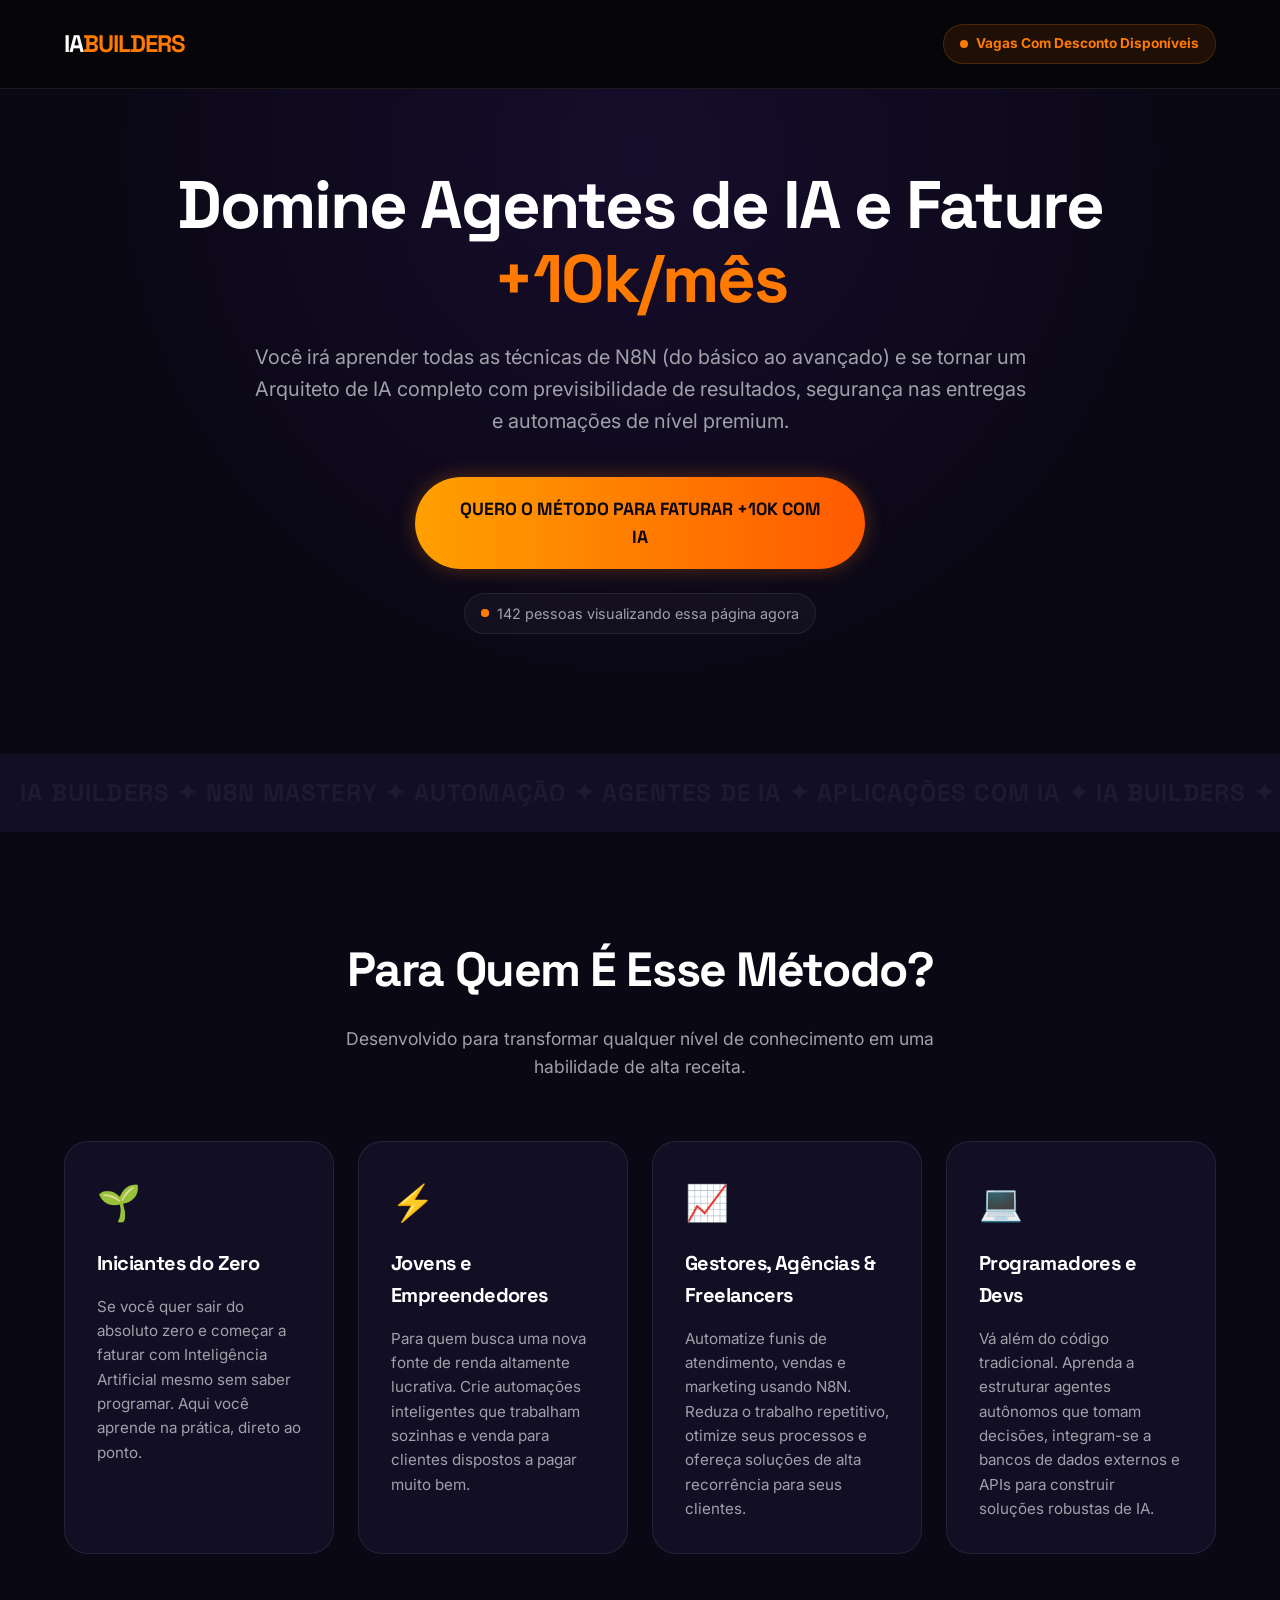
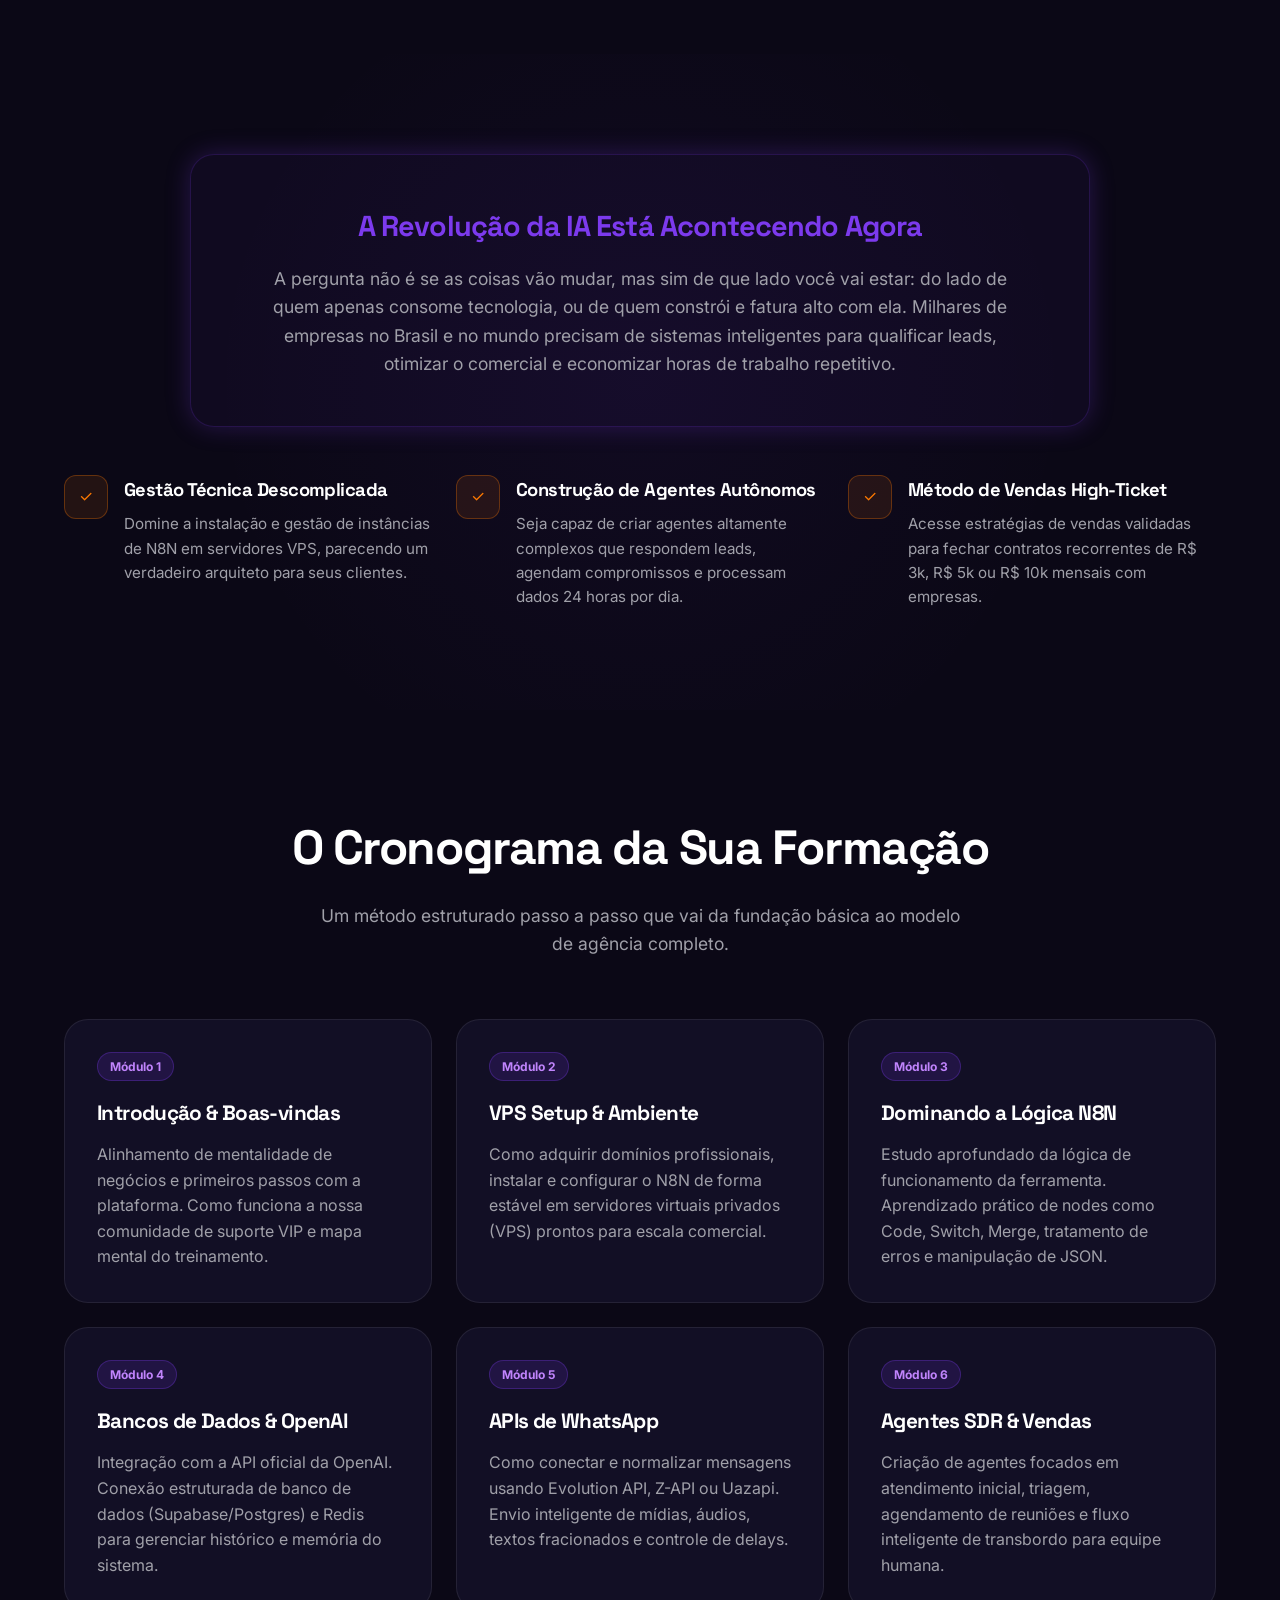
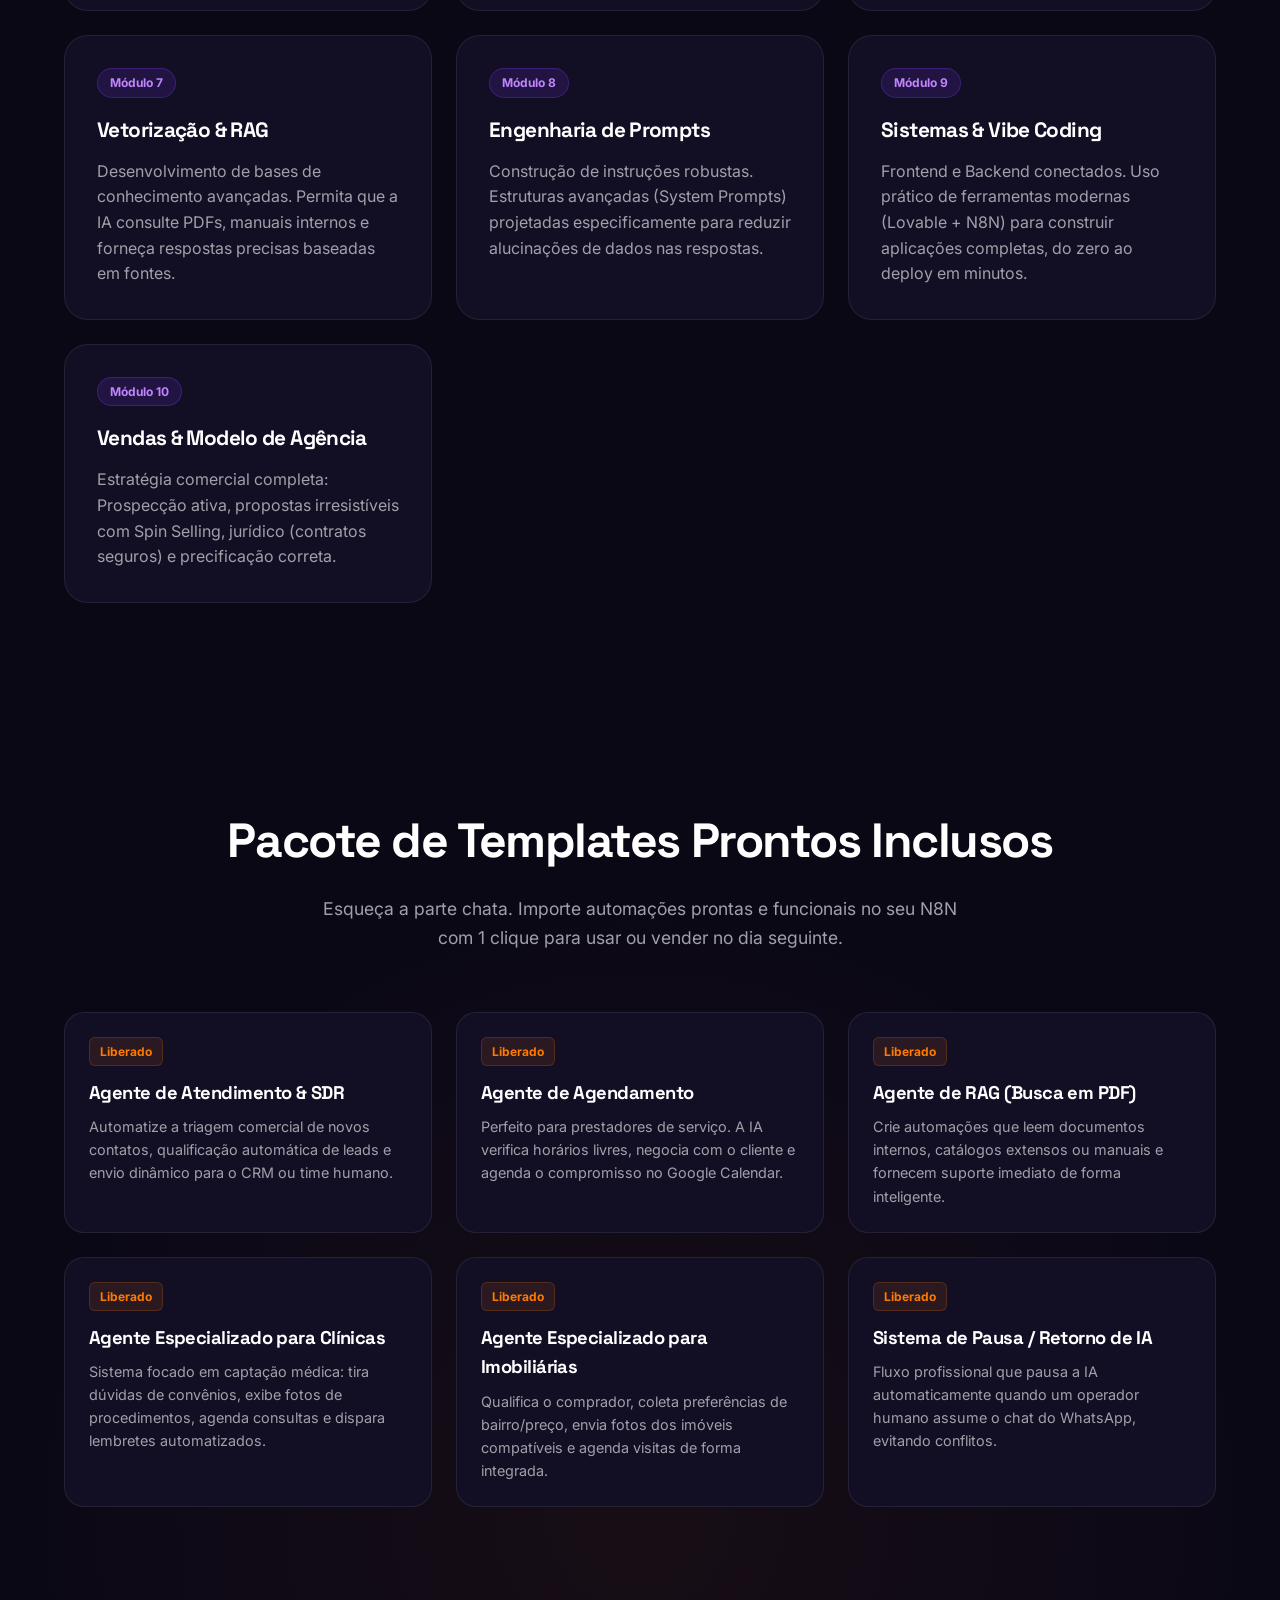
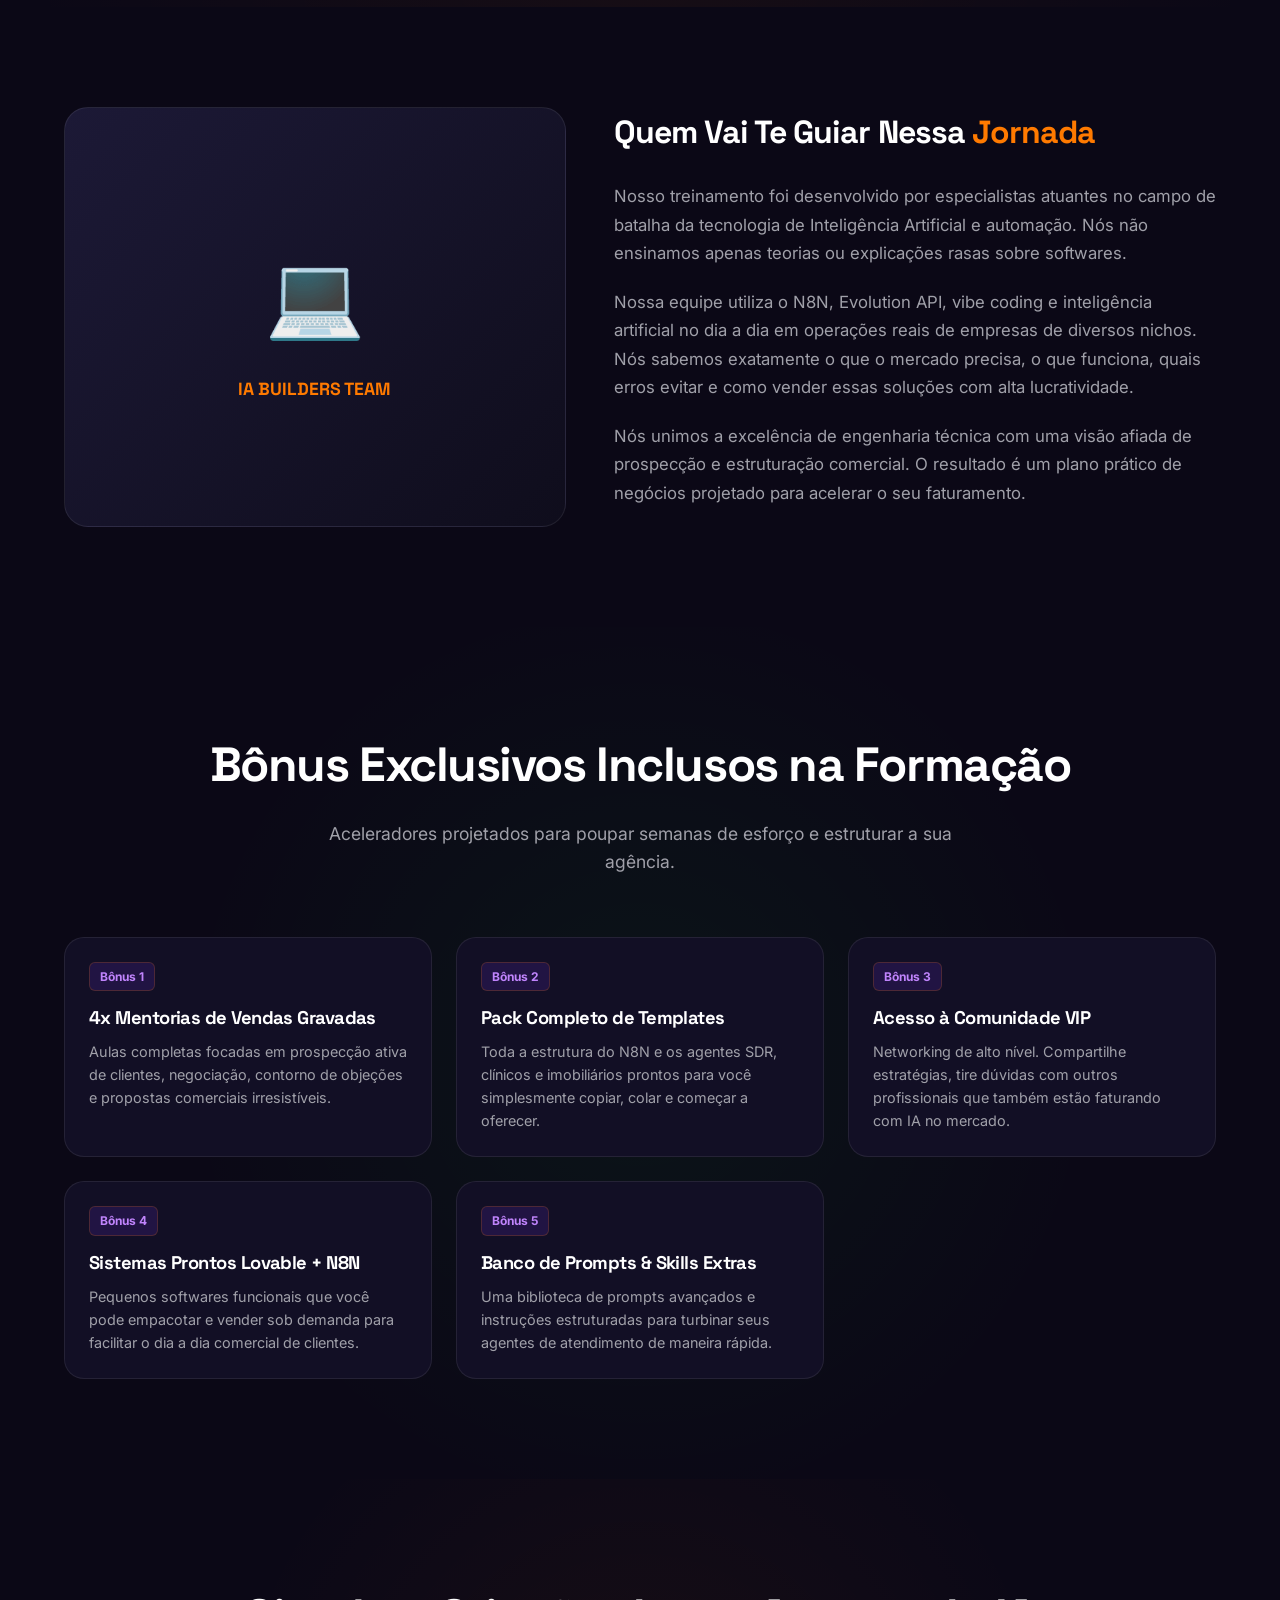
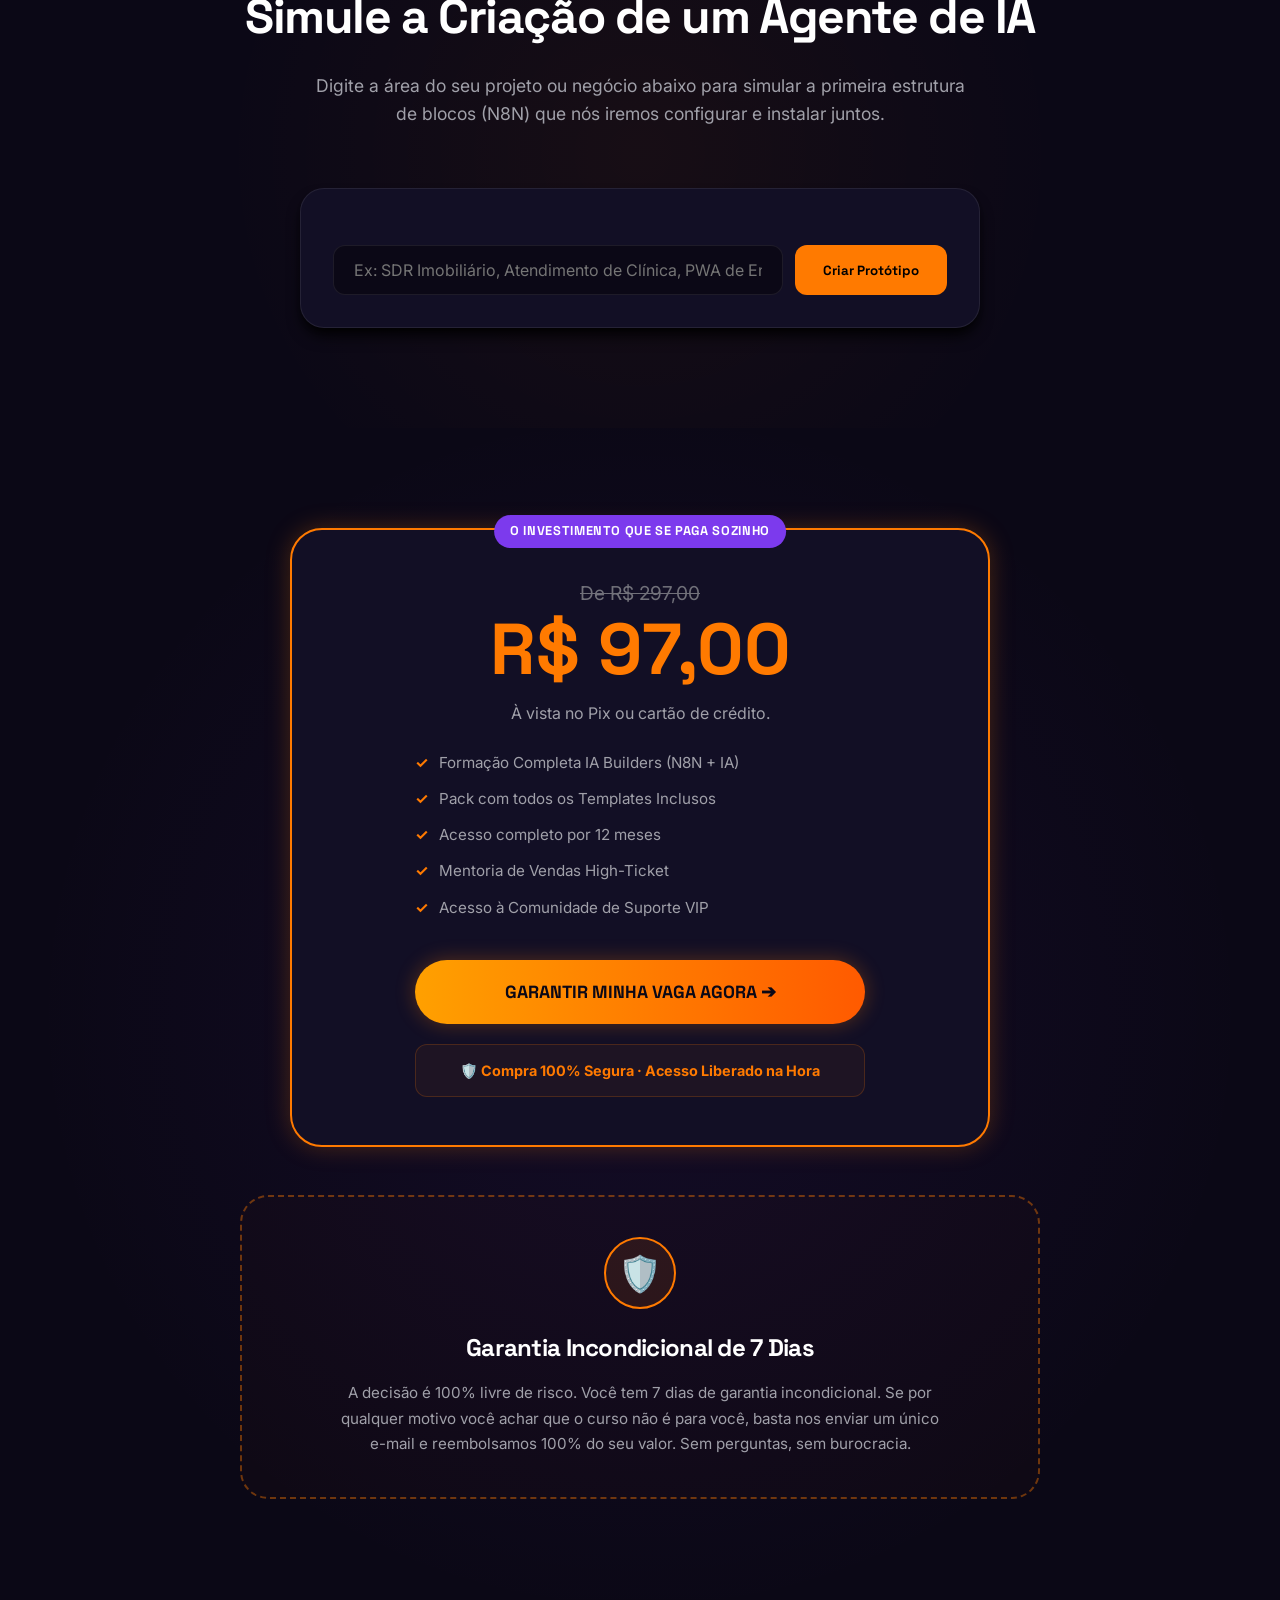
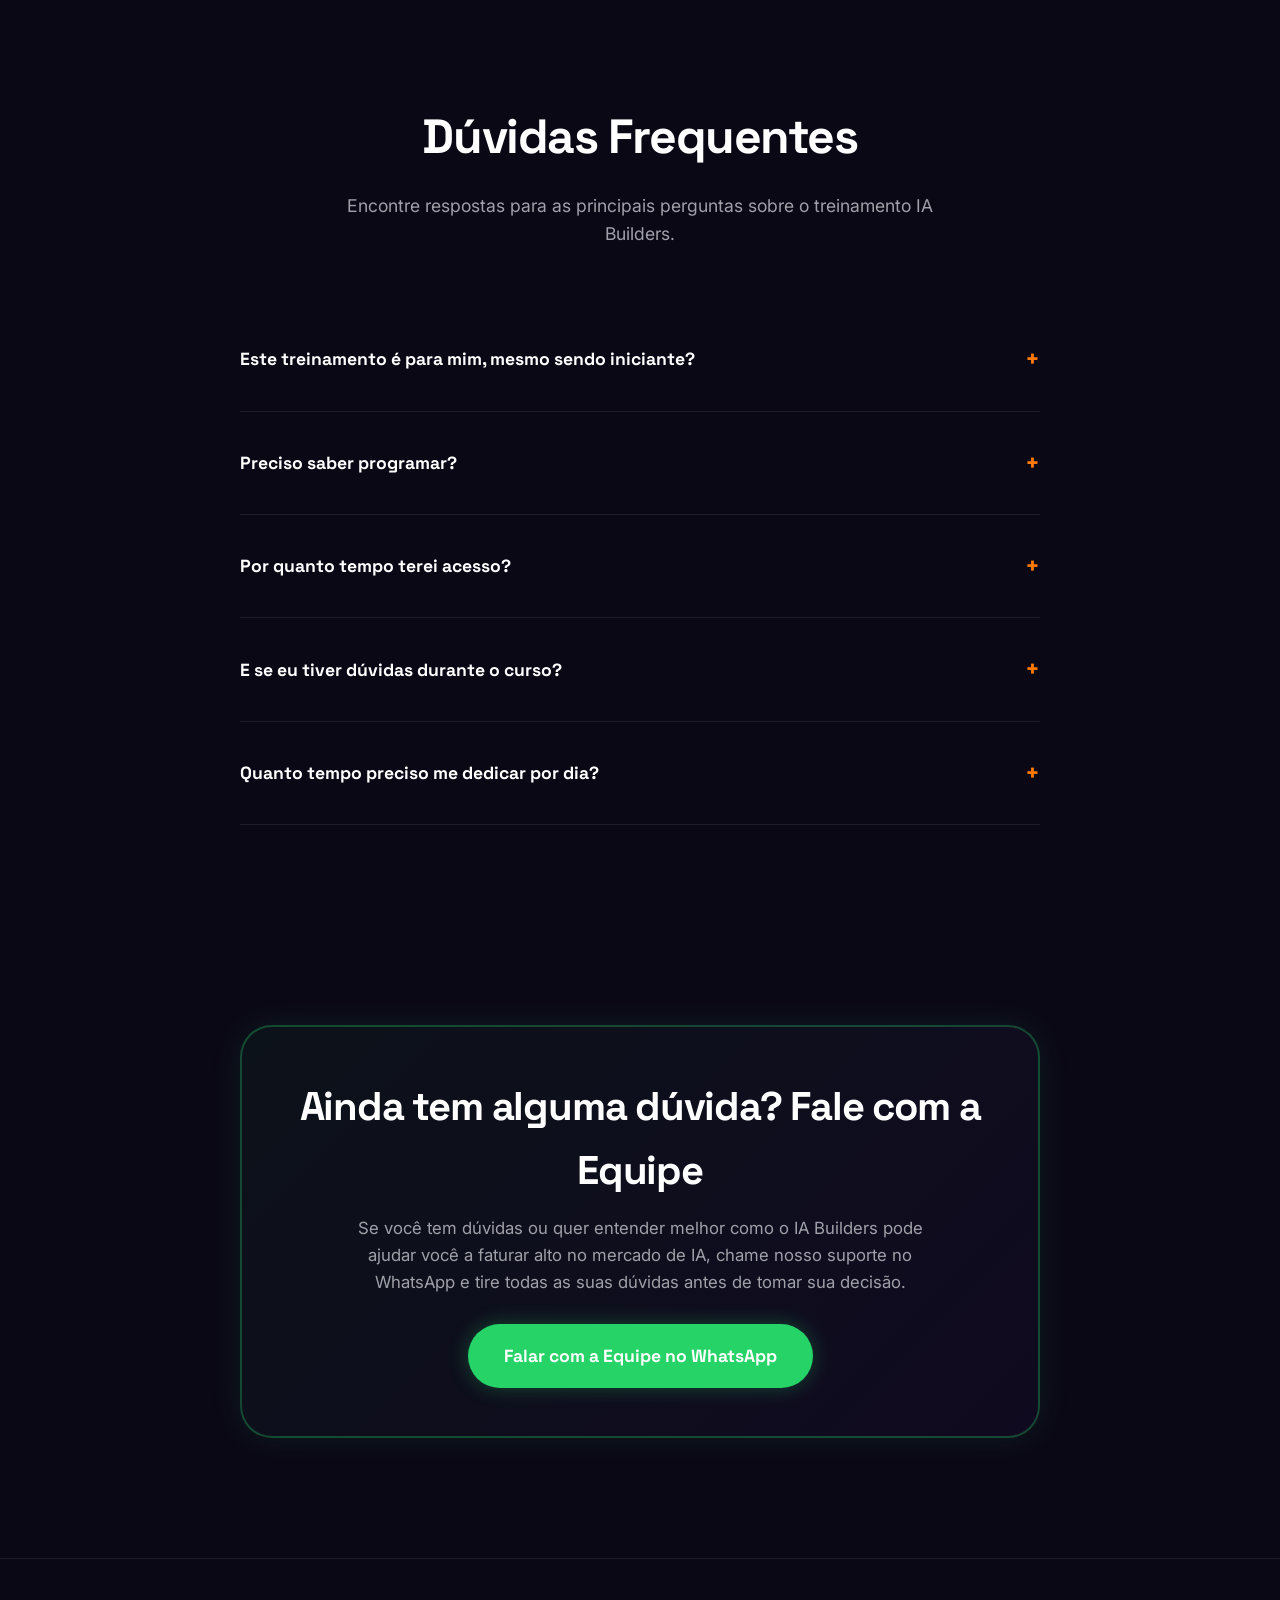
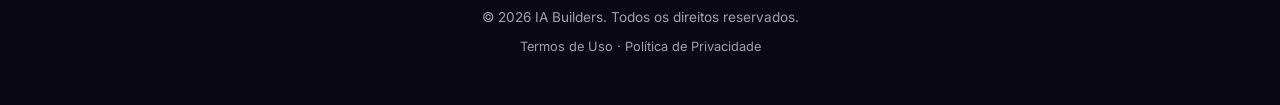
==== commit 815992b7: "design: altera cores e contrastes para tema roxo/laranja baseado no banner" ====
--- a/index.html
+++ b/index.html
@@ -566,13 +566,13 @@
 
     function getRandomCodeSnippet(index, niche) {
       if (index === 2) {
-        return `<pre style="color: #00FF41; margin-left: 12px; font-size: 0.8rem;">{ "node": "SDR Decision Tree", "conditions": { "niche": "${niche}" } }</pre>`;
+        return `<pre style="color: var(--primary); margin-left: 12px; font-size: 0.8rem;">{ "node": "SDR Decision Tree", "conditions": { "niche": "${niche}" } }</pre>`;
       }
       if (index === 3) {
         return `<pre style="color: #A78BFA; margin-left: 12px; font-size: 0.8rem;">redis.set("session_${niche.toLowerCase().replace(/\s+/g, '')}", context_memory)</pre>`;
       }
       if (index === 5) {
-        return `<pre style="color: #34D399; margin-left: 12px; font-size: 0.8rem;">evolution.send_text(target_phone, "Olá! Agendamos sua consulta para...")</pre>`;
+        return `<pre style="color: var(--primary); margin-left: 12px; font-size: 0.8rem;">evolution.send_text(target_phone, "Olá! Agendamos sua consulta para...")</pre>`;
       }
       return '';
     }
--- a/index.css
+++ b/index.css
@@ -3,24 +3,24 @@
 
 :root {
   /* Colors */
-  --bg-primary: #050505; /* Stark Black */
-  --bg-secondary: #0F0F0F; /* Dark Gray */
-  --bg-card: #0F0F0F;
-  --primary: #00FF41; /* Neon Green */
-  --primary-hover: #00D135;
-  --primary-light: rgba(0, 255, 65, 0.1);
+  --bg-primary: #0B0816; /* Stark Black */
+  --bg-secondary: #120F25; /* Dark Gray */
+  --bg-card: rgba(24, 20, 48, 0.6);
+  --primary: #FF7A00; /* Neon Green */
+  --primary-hover: #FFA000;
+  --primary-light: rgba(255, 122, 0, 0.1);
   --secondary: #7C3AED; /* Deep Purple */
   --accent: #25D366; /* WhatsApp Green */
   --text-primary: #FFFFFF;
   --text-secondary: #A0A0A9; /* Gray 400 */
   --text-muted: #71717A; /* Gray 500 */
   --border-color: rgba(255, 255, 255, 0.08);
-  --border-hover: rgba(0, 255, 65, 0.3);
+  --border-hover: rgba(255, 122, 0, 0.3);
   --shadow-sm: 0 1px 2px 0 rgba(0, 0, 0, 0.8);
   --shadow-md: 0 4px 6px -1px rgba(0, 0, 0, 0.8), 0 2px 4px -2px rgba(0, 0, 0, 0.8);
   --shadow-lg: 0 10px 15px -3px rgba(0, 0, 0, 0.9), 0 4px 6px -4px rgba(0, 0, 0, 0.9);
   --shadow-xl: 0 25px 50px -12px rgba(0, 0, 0, 0.95);
-  --glow-primary: 0 0 25px rgba(0, 255, 65, 0.25);
+  --glow-primary: 0 0 25px rgba(255, 122, 0, 0.25);
   --glow-secondary: 0 0 25px rgba(124, 58, 237, 0.25);
 
   /* Fonts */
@@ -76,17 +76,17 @@
   align-items: center;
   justify-content: center;
   gap: 10px;
-  background-color: var(--primary);
-  color: #000000;
+  background: linear-gradient(90deg, #FFA000 0%, #FF5A00 100%);
+  color: #0B0816;
   font-family: var(--font-heading);
   font-weight: 800;
   font-size: 1.1rem;
   padding: 18px 36px;
   border: none;
-  border-radius: 9999px; /* Pill styled buttons like Thalena's site */
+  border-radius: 9999px;
   cursor: pointer;
   transition: var(--transition-smooth);
-  box-shadow: 0 0 20px rgba(0, 255, 65, 0.3);
+  box-shadow: 0 0 20px rgba(255, 122, 0, 0.3);
   text-decoration: none;
   width: 100%;
   max-width: 450px;
@@ -95,9 +95,9 @@
 }
 
 .btn-primary:hover {
-  background-color: var(--primary-hover);
   transform: translateY(-2px);
-  box-shadow: 0 0 35px rgba(0, 255, 65, 0.55);
+  box-shadow: 0 0 35px rgba(255, 122, 0, 0.55);
+  filter: brightness(1.1);
 }
 
 .btn-primary:active {
@@ -124,7 +124,7 @@
 .btn-secondary:hover {
   border-color: var(--primary);
   color: var(--primary);
-  background-color: rgba(0, 255, 65, 0.05);
+  background-color: rgba(255, 122, 0, 0.05);
 }
 
 /* Header */
@@ -158,9 +158,9 @@
 }
 
 .badge-status {
-  background-color: rgba(0, 255, 65, 0.1);
-  color: var(--primary);
-  border: 1px solid rgba(0, 255, 65, 0.2);
+  background-color: rgba(255, 122, 0, 0.1);
+  color: var(--primary);
+  border: 1px solid rgba(255, 122, 0, 0.2);
   padding: 8px 16px;
   border-radius: 9999px;
   font-size: 0.85rem;
@@ -392,8 +392,8 @@
 }
 
 .architect-card .icon-wrapper {
-  background: rgba(0, 255, 65, 0.1);
-  border: 1px solid rgba(0, 255, 65, 0.3);
+  background: rgba(255, 122, 0, 0.1);
+  border: 1px solid rgba(255, 122, 0, 0.3);
   color: var(--primary);
   width: 44px;
   height: 44px;
@@ -469,7 +469,7 @@
 
 /* 10x Templates Grid */
 .templates-section {
-  background: radial-gradient(circle at 50% 90%, rgba(0, 255, 65, 0.05) 0%, transparent 60%);
+  background: radial-gradient(circle at 50% 90%, rgba(255, 122, 0, 0.05) 0%, transparent 60%);
 }
 
 .templates-grid {
@@ -492,9 +492,9 @@
 }
 
 .template-badge {
-  background-color: rgba(0, 255, 65, 0.1);
-  color: var(--primary);
-  border: 1px solid rgba(0, 255, 65, 0.2);
+  background-color: rgba(255, 122, 0, 0.1);
+  color: var(--primary);
+  border: 1px solid rgba(255, 122, 0, 0.2);
   padding: 4px 10px;
   border-radius: 6px;
   font-size: 0.75rem;
@@ -647,8 +647,8 @@
 }
 
 .pricing-box .price-card-guarantee {
-  background: rgba(0, 255, 65, 0.05);
-  border: 1px solid rgba(0, 255, 65, 0.2);
+  background: rgba(255, 122, 0, 0.05);
+  border: 1px solid rgba(255, 122, 0, 0.2);
   color: var(--primary);
   border-radius: 12px;
   padding: 14px;
@@ -664,9 +664,9 @@
 
 /* Guarantee Block */
 .guarantee-box {
-  background: rgba(0, 255, 65, 0.02);
+  background: rgba(255, 122, 0, 0.02);
   border: 2px border-style dashed var(--primary);
-  border: 2px dashed rgba(0, 255, 65, 0.4);
+  border: 2px dashed rgba(255, 122, 0, 0.4);
   border-radius: 28px;
   padding: 40px;
   max-width: 800px;
@@ -677,7 +677,7 @@
 .guarantee-icon {
   width: 72px;
   height: 72px;
-  background: rgba(0, 255, 65, 0.1);
+  background: rgba(255, 122, 0, 0.1);
   border: 2px solid var(--primary);
   border-radius: 50%;
   display: flex;
@@ -703,7 +703,7 @@
 /* Interactive Simulator */
 .simulator-section {
   padding: 100px 0;
-  background: radial-gradient(circle at 50% 50%, rgba(0, 255, 65, 0.05) 0%, transparent 60%);
+  background: radial-gradient(circle at 50% 50%, rgba(255, 122, 0, 0.05) 0%, transparent 60%);
 }
 
 .sim-container {
